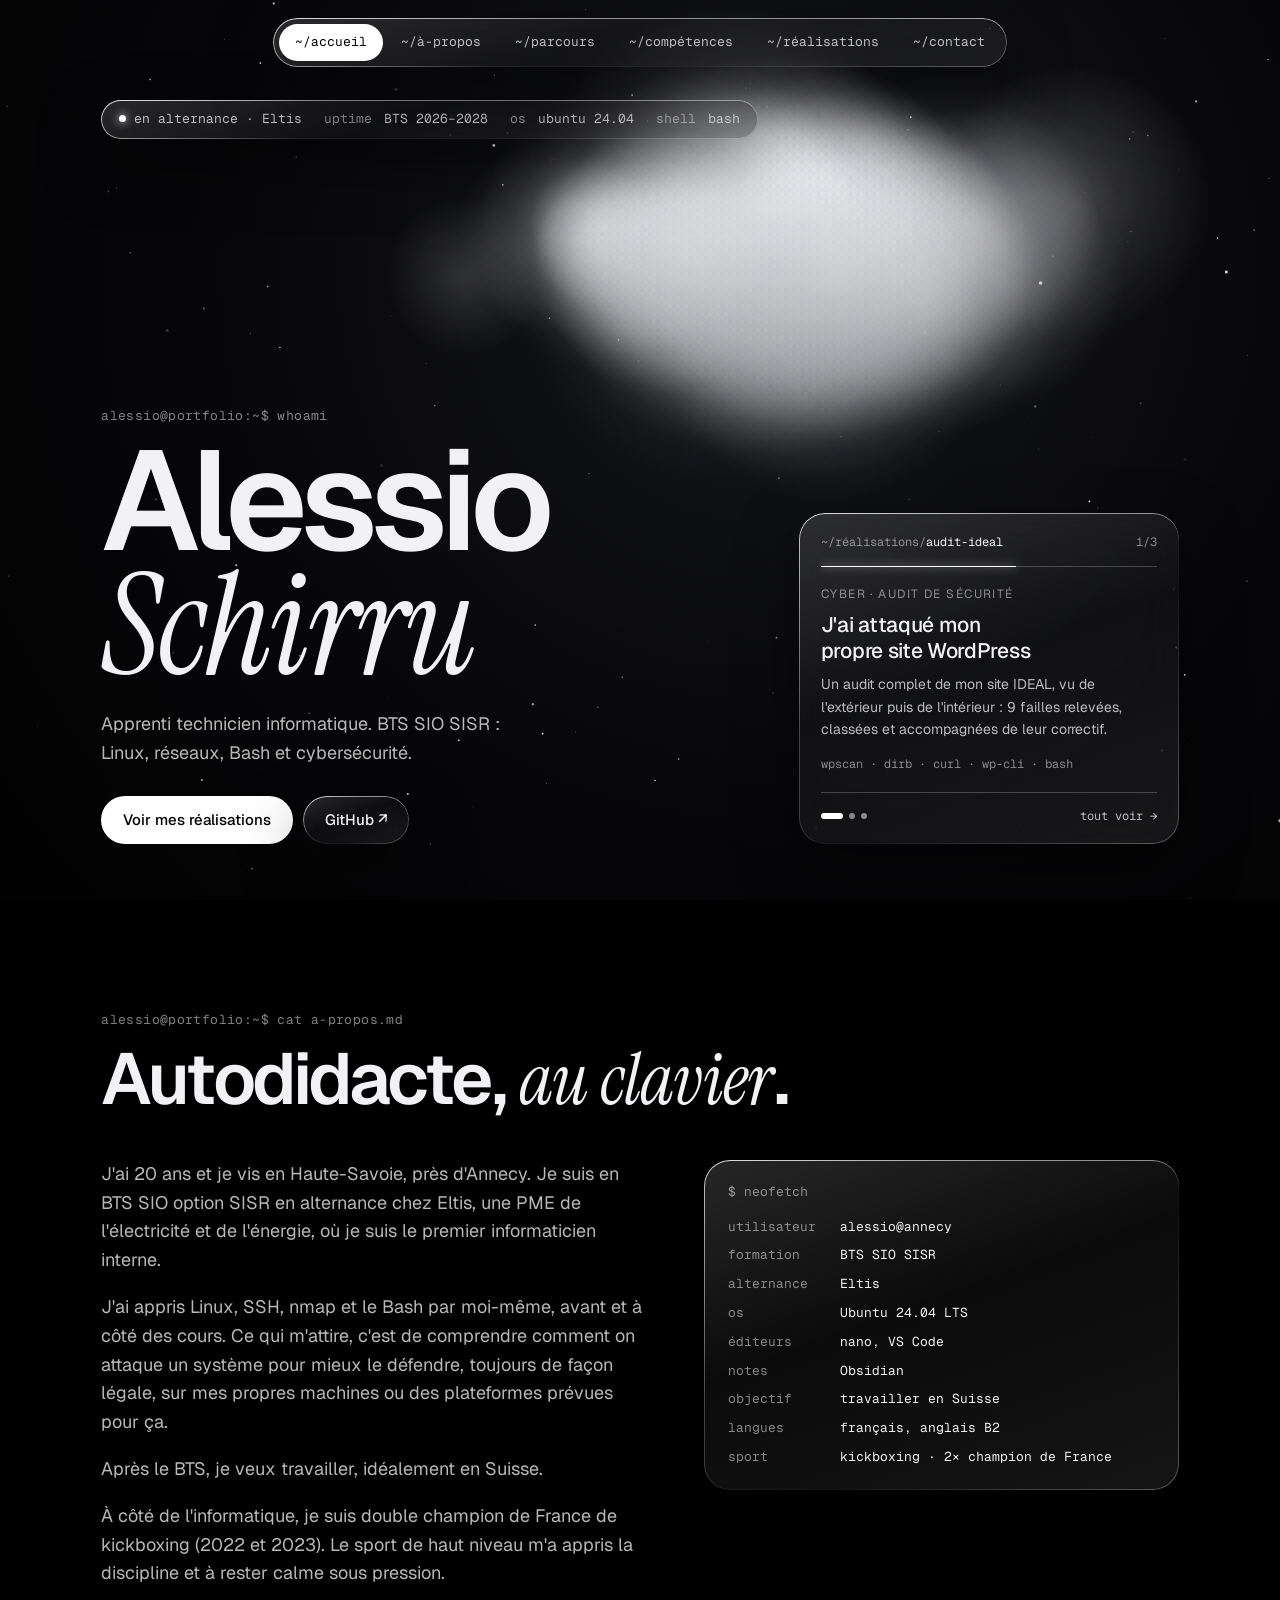
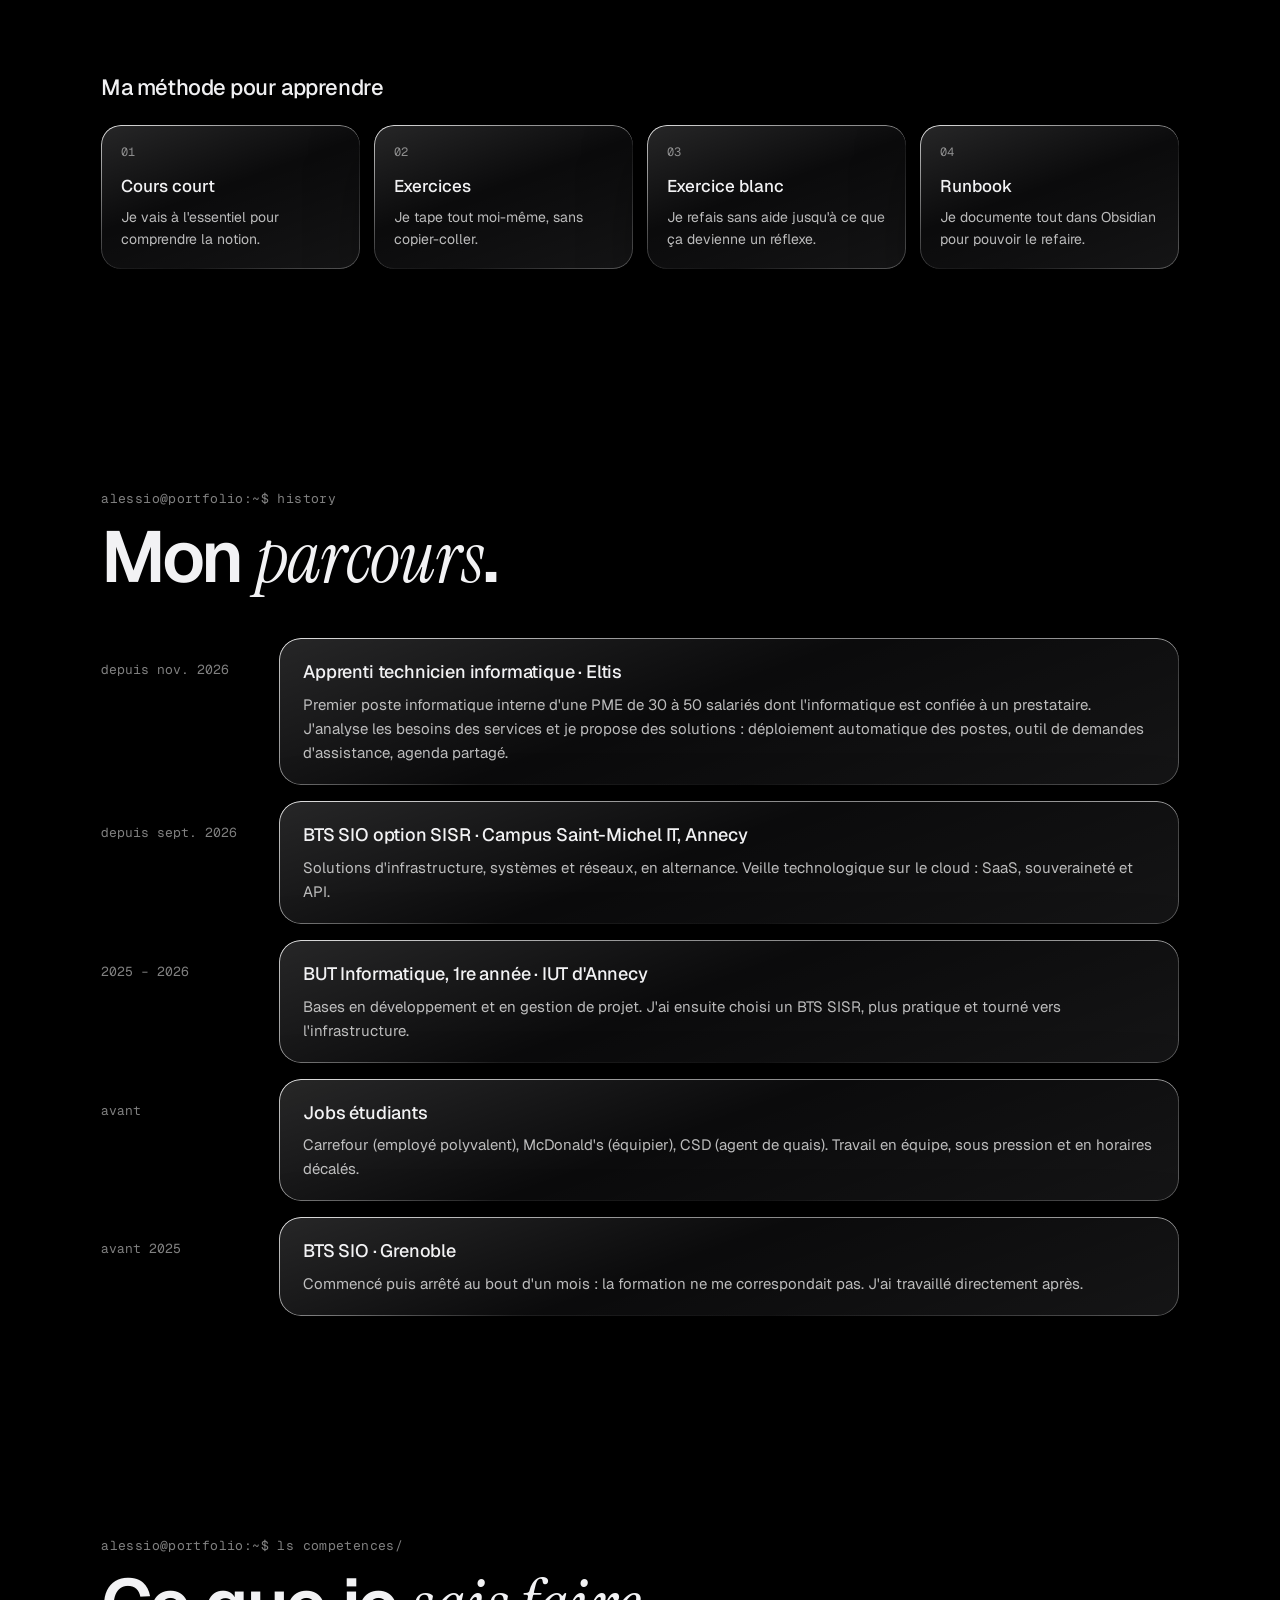
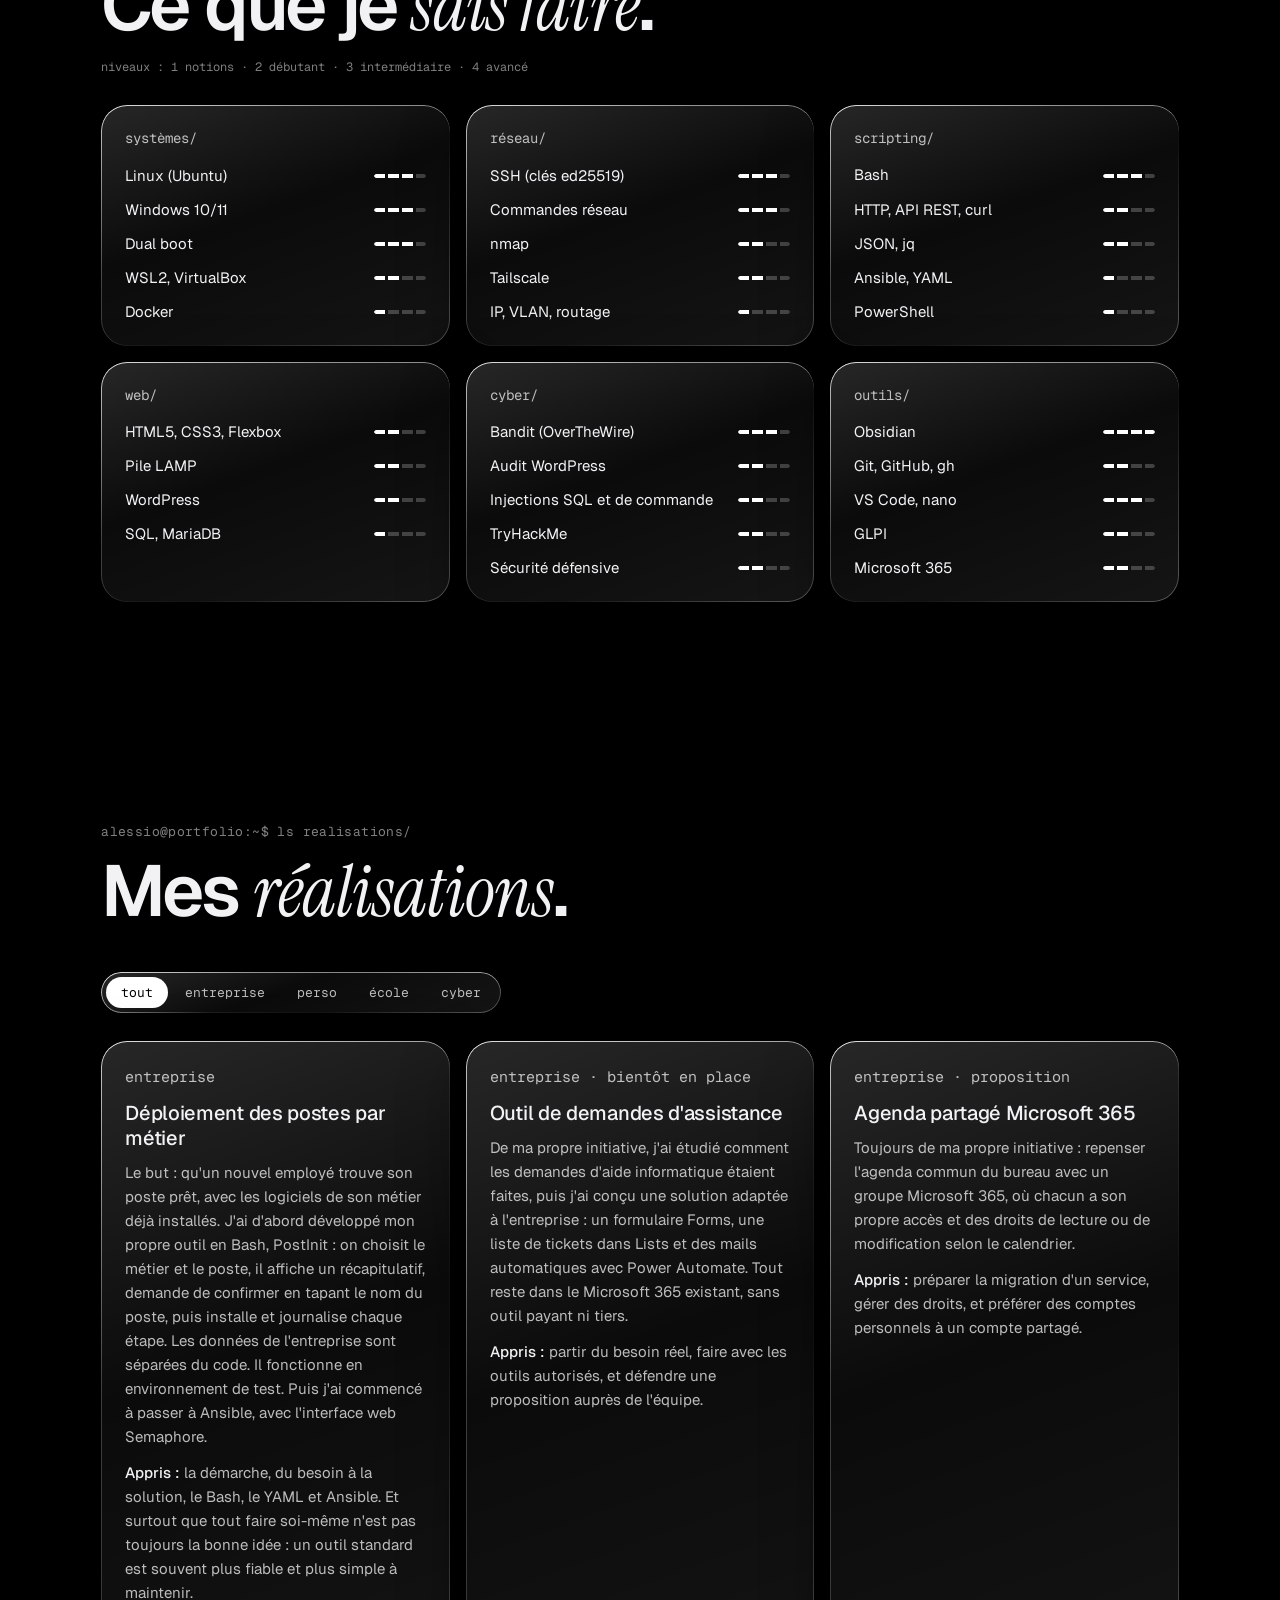
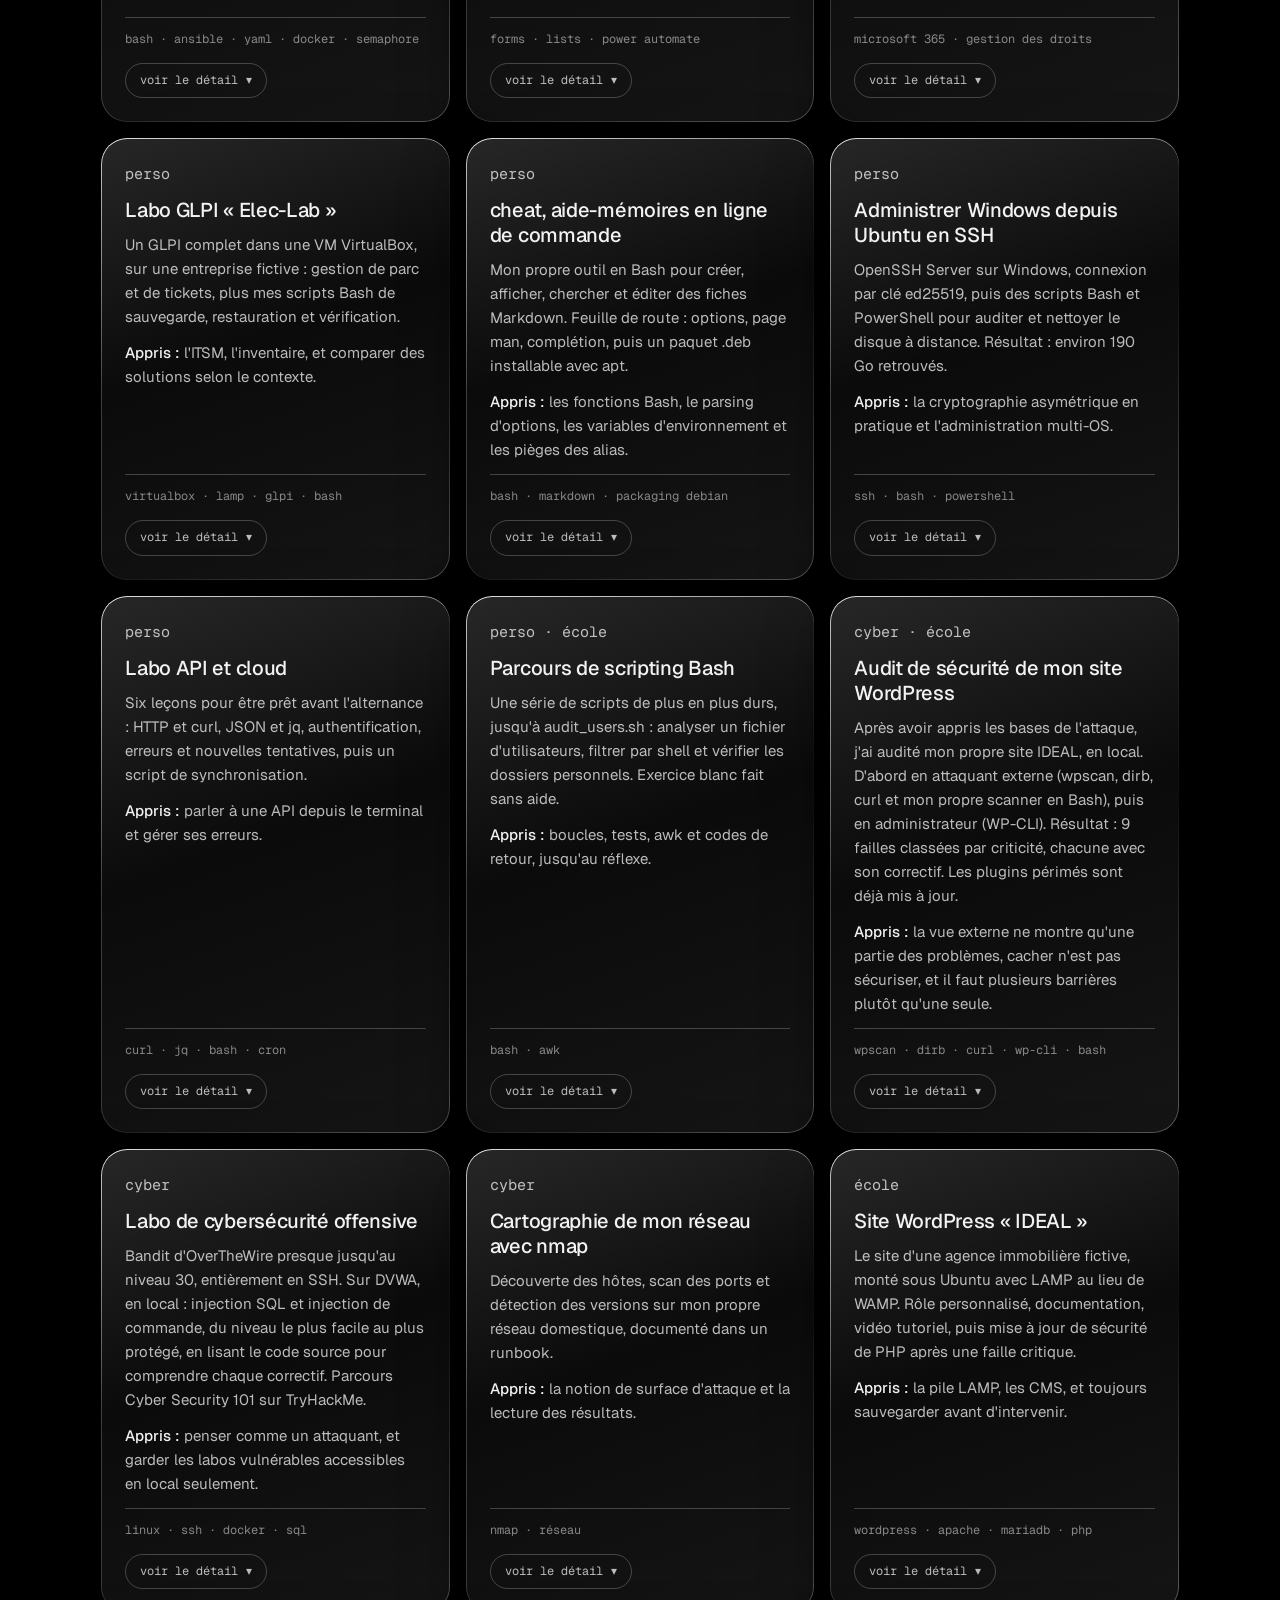
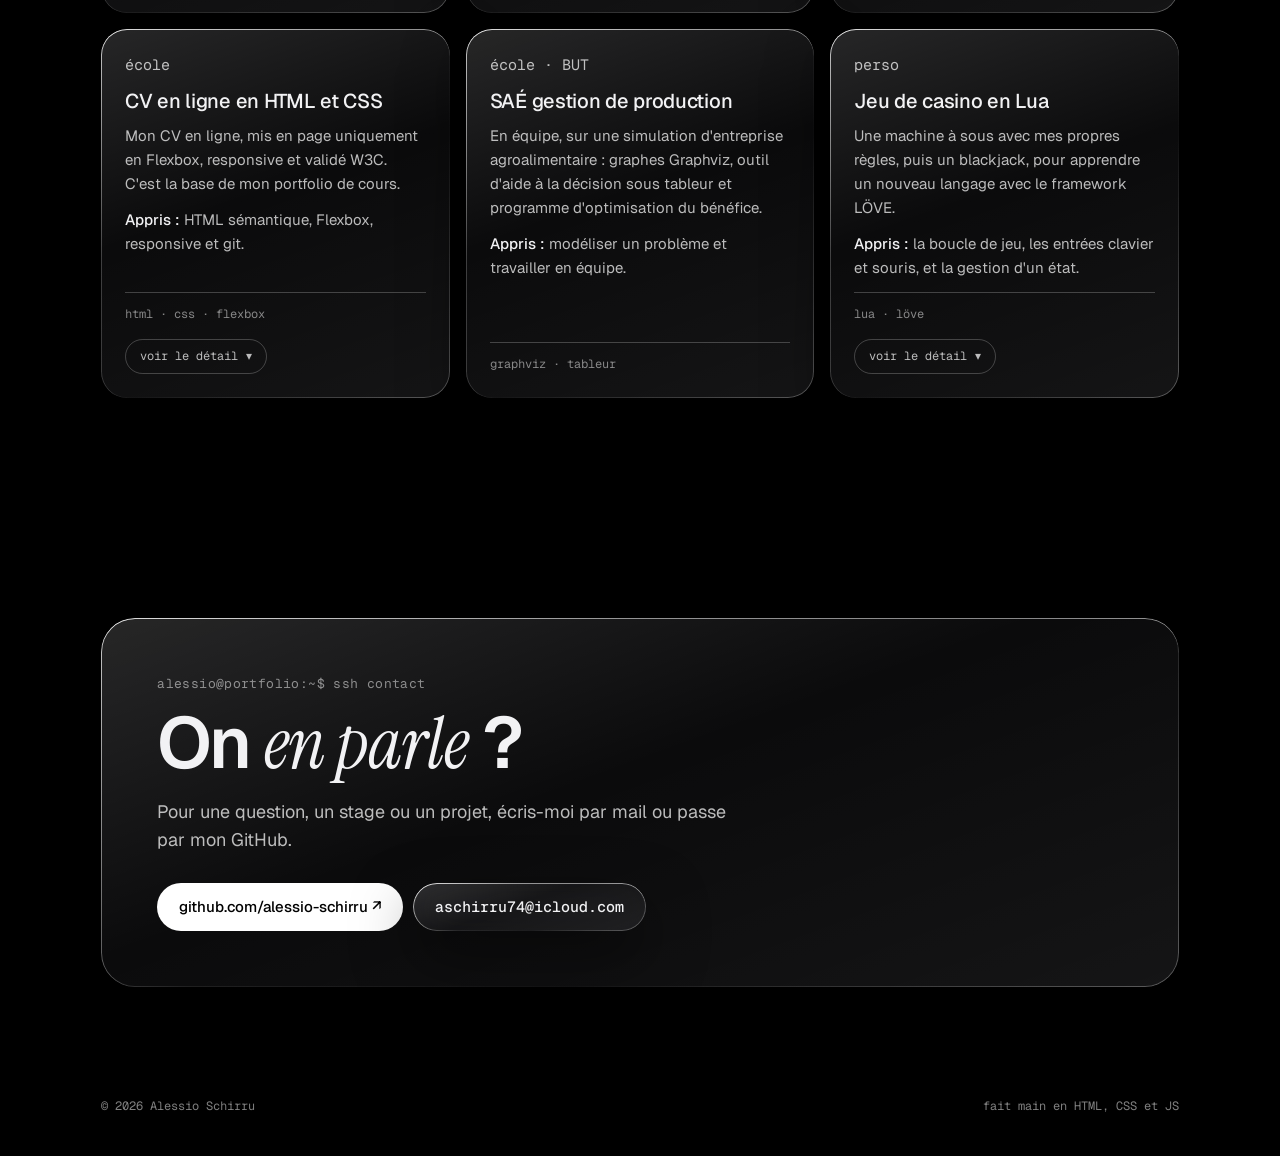
==== index.html @ b53df5b4 "Portfolio Alessio Schirru : Liquid Glass noir et blanc Site en HTML, CSS et JS sans framework : ciel" ====
<!DOCTYPE html>
<html lang="fr">
<head>
  <meta charset="UTF-8">
  <meta name="viewport" content="width=device-width, initial-scale=1.0">
  <title>Alessio Schirru · Portfolio</title>
  <meta name="description" content="Portfolio d'Alessio Schirru, apprenti technicien informatique en BTS SIO SISR : Linux, réseaux, Bash et cybersécurité.">

  <!-- Polices : Geist (texte), Geist Mono (détails système), Instrument Serif (italique du nom) -->
  <link rel="preconnect" href="https://fonts.googleapis.com">
  <link rel="preconnect" href="https://fonts.gstatic.com" crossorigin>
  <link rel="stylesheet" href="https://fonts.googleapis.com/css2?family=Geist:wght@300;400;500;600&family=Geist+Mono:wght@400;500&family=Instrument+Serif:ital@0;1&display=swap">

  <link rel="stylesheet" href="css/style.css">
</head>
<body>

  <!-- Fond : ciel de nuit + nuage, dessiné par js/ciel.js. Sans JS, le fond reste noir. -->
  <canvas id="ciel" aria-hidden="true"></canvas>

  <!-- ============ MENU ============ -->
  <header class="menu">
    <nav class="menu-pilule verre" aria-label="Menu principal">
      <a href="#accueil" class="actif">~/accueil</a>
      <a href="#a-propos">~/à-propos</a>
      <a href="#parcours">~/parcours</a>
      <a href="#competences">~/compétences</a>
      <a href="#realisations">~/réalisations</a>
      <a href="#contact">~/contact</a>
    </nav>
  </header>

  <main>

    <!-- ============ ACCUEIL ============ -->
    <section id="accueil" class="accueil">
      <div class="conteneur accueil-contenu">

        <div class="barre-etat verre">
          <span><i class="voyant"></i>en alternance · Eltis</span>
          <span><b>uptime</b> BTS 2026–2028</span>
          <span><b>os</b> ubuntu 24.04</span>
          <span><b>shell</b> bash</span>
        </div>

        <div class="accueil-bas">
          <div class="accueil-texte">
            <p class="chemin">alessio@portfolio:~$ whoami</p>
            <h1 class="nom">Alessio<br><em>Schirru</em></h1>
            <p class="role">Apprenti technicien informatique. BTS SIO SISR : Linux, réseaux, Bash et cybersécurité.</p>
            <div class="boutons">
              <a href="#realisations" class="bouton bouton-plein">Voir mes réalisations</a>
              <a href="https://github.com/alessio-schirru" class="bouton verre" target="_blank" rel="noopener">GitHub ↗</a>
            </div>
          </div>

          <!-- Carte "en vedette" : 3 projets qui défilent (js/interactions.js).
               Sans JS, seul le premier est affiché. -->
          <aside class="vedette verre" aria-label="Réalisations en vedette">
            <div class="vedette-haut">
              <span class="mono vedette-chemin">~/réalisations/<span id="vedette-dossier">audit-ideal</span></span>
              <span class="mono vedette-compteur"><span id="vedette-num">1</span>/3</span>
            </div>
            <div class="vedette-barre"><span id="vedette-progression"></span></div>

            <div class="vedette-diapo active" data-dossier="audit-ideal">
              <p class="vedette-type">Cyber · audit de sécurité</p>
              <h2 class="vedette-titre">J'ai attaqué mon propre site WordPress</h2>
              <p class="vedette-texte">Un audit complet de mon site IDEAL, vu de l'extérieur puis de l'intérieur : 9 failles relevées, classées et accompagnées de leur correctif.</p>
              <p class="mono vedette-pile">wpscan · dirb · curl · wp-cli · bash</p>
            </div>
            <div class="vedette-diapo" data-dossier="deploiement">
              <p class="vedette-type">Entreprise · en test</p>
              <h2 class="vedette-titre">Installer les logiciels d'un nouveau poste selon le métier</h2>
              <p class="vedette-texte">Mon propre outil en Bash d'abord, puis le passage à Ansible : un outil standard vaut souvent mieux qu'un outil fait maison.</p>
              <p class="mono vedette-pile">bash · ansible · yaml · docker</p>
            </div>
            <div class="vedette-diapo" data-dossier="cheat">
              <p class="vedette-type">Perso · mon propre outil</p>
              <h2 class="vedette-titre">cheat, mes aide-mémoires dans le terminal</h2>
              <p class="vedette-texte">Créer, chercher et éditer des fiches Markdown en une commande. Objectif : un paquet installable avec apt.</p>
              <p class="mono vedette-pile">bash · markdown · .deb</p>
            </div>

            <div class="vedette-bas">
              <div class="vedette-points" role="tablist" aria-label="Choisir un projet">
                <button type="button" class="point actif" aria-label="Projet 1"></button>
                <button type="button" class="point" aria-label="Projet 2"></button>
                <button type="button" class="point" aria-label="Projet 3"></button>
              </div>
              <a href="#realisations" class="vedette-lien">tout voir →</a>
            </div>
          </aside>
        </div>
      </div>
    </section>

    <!-- ============ À PROPOS ============ -->
    <section id="a-propos" class="section">
      <div class="conteneur">
        <p class="chemin apparition">alessio@portfolio:~$ cat a-propos.md</p>
        <h2 class="titre-section apparition">Autodidacte, <em>au clavier</em>.</h2>

        <div class="a-propos-grille">
          <div class="a-propos-texte apparition">
            <p>J'ai 20 ans et je vis en Haute-Savoie, près d'Annecy. Je suis en BTS SIO option SISR en alternance chez Eltis, une PME de l'électricité et de l'énergie, où je suis le premier informaticien interne.</p>
            <p>J'ai appris Linux, SSH, nmap et le Bash par moi-même, avant et à côté des cours. Ce qui m'attire, c'est de comprendre comment on attaque un système pour mieux le défendre, toujours de façon légale, sur mes propres machines ou des plateformes prévues pour ça.</p>
            <p>Après le BTS, je veux travailler, idéalement en Suisse.</p>
            <p>À côté de l'informatique, je suis double champion de France de kickboxing (2022 et 2023). Le sport de haut niveau m'a appris la discipline et à rester calme sous pression.</p>
          </div>

          <!-- Fiche façon "neofetch" -->
          <div class="fiche verre apparition">
            <p class="mono fiche-commande">$ neofetch</p>
            <dl class="fiche-liste">
              <div><dt>utilisateur</dt><dd>alessio@annecy</dd></div>
              <div><dt>formation</dt><dd>BTS SIO SISR</dd></div>
              <div><dt>alternance</dt><dd>Eltis</dd></div>
              <div><dt>os</dt><dd>Ubuntu 24.04 LTS</dd></div>
              <div><dt>éditeurs</dt><dd>nano, VS Code</dd></div>
              <div><dt>notes</dt><dd>Obsidian</dd></div>
              <div><dt>objectif</dt><dd>travailler en Suisse</dd></div>
              <div><dt>langues</dt><dd>français, anglais B2</dd></div>
              <div><dt>sport</dt><dd>kickboxing · 2× champion de France</dd></div>
            </dl>
          </div>
        </div>

        <h3 class="sous-titre apparition">Ma méthode pour apprendre</h3>
        <ol class="methode">
          <li class="verre apparition"><span class="mono">01</span><strong>Cours court</strong><p>Je vais à l'essentiel pour comprendre la notion.</p></li>
          <li class="verre apparition"><span class="mono">02</span><strong>Exercices</strong><p>Je tape tout moi-même, sans copier-coller.</p></li>
          <li class="verre apparition"><span class="mono">03</span><strong>Exercice blanc</strong><p>Je refais sans aide jusqu'à ce que ça devienne un réflexe.</p></li>
          <li class="verre apparition"><span class="mono">04</span><strong>Runbook</strong><p>Je documente tout dans Obsidian pour pouvoir le refaire.</p></li>
        </ol>
      </div>
    </section>

    <!-- ============ PARCOURS ============ -->
    <section id="parcours" class="section">
      <div class="conteneur">
        <p class="chemin apparition">alessio@portfolio:~$ history</p>
        <h2 class="titre-section apparition">Mon <em>parcours</em>.</h2>

        <ol class="frise">
          <li class="frise-element apparition">
            <span class="frise-date mono">depuis nov. 2026</span>
            <div class="frise-carte verre">
              <h3>Apprenti technicien informatique · Eltis</h3>
              <p>Premier poste informatique interne d'une PME de 30 à 50 salariés dont l'informatique est confiée à un prestataire. J'analyse les besoins des services et je propose des solutions : déploiement automatique des postes, outil de demandes d'assistance, agenda partagé.</p>
            </div>
          </li>
          <li class="frise-element apparition">
            <span class="frise-date mono">depuis sept. 2026</span>
            <div class="frise-carte verre">
              <h3>BTS SIO option SISR · Campus Saint-Michel IT, Annecy</h3>
              <p>Solutions d'infrastructure, systèmes et réseaux, en alternance. Veille technologique sur le cloud : SaaS, souveraineté et API.</p>
            </div>
          </li>
          <li class="frise-element apparition">
            <span class="frise-date mono">2025 – 2026</span>
            <div class="frise-carte verre">
              <h3>BUT Informatique, 1re année · IUT d'Annecy</h3>
              <p>Bases en développement et en gestion de projet. J'ai ensuite choisi un BTS SISR, plus pratique et tourné vers l'infrastructure.</p>
            </div>
          </li>
          <li class="frise-element apparition">
            <span class="frise-date mono">avant</span>
            <div class="frise-carte verre">
              <h3>Jobs étudiants</h3>
              <p>Carrefour (employé polyvalent), McDonald's (équipier), CSD (agent de quais). Travail en équipe, sous pression et en horaires décalés.</p>
            </div>
          </li>
          <li class="frise-element apparition">
            <span class="frise-date mono">avant 2025</span>
            <div class="frise-carte verre">
              <h3>BTS SIO · Grenoble</h3>
              <p>Commencé puis arrêté au bout d'un mois : la formation ne me correspondait pas. J'ai travaillé directement après.</p>
            </div>
          </li>
        </ol>
      </div>
    </section>

    <!-- ============ COMPÉTENCES ============ -->
    <section id="competences" class="section">
      <div class="conteneur">
        <p class="chemin apparition">alessio@portfolio:~$ ls competences/</p>
        <h2 class="titre-section apparition">Ce que je <em>sais faire</em>.</h2>
        <p class="legende mono apparition">niveaux : 1 notions · 2 débutant · 3 intermédiaire · 4 avancé</p>

        <div class="competences-grille">
          <!-- Pour changer un niveau : modifier data-niveau (1 à 4) -->
          <div class="bloc verre apparition">
            <h3 class="mono">systèmes/</h3>
            <ul>
              <li><span>Linux (Ubuntu)</span><span class="niveau" data-niveau="3"></span></li>
              <li><span>Windows 10/11</span><span class="niveau" data-niveau="3"></span></li>
              <li><span>Dual boot</span><span class="niveau" data-niveau="3"></span></li>
              <li><span>WSL2, VirtualBox</span><span class="niveau" data-niveau="2"></span></li>
              <li><span>Docker</span><span class="niveau" data-niveau="1"></span></li>
            </ul>
          </div>
          <div class="bloc verre apparition">
            <h3 class="mono">réseau/</h3>
            <ul>
              <li><span>SSH (clés ed25519)</span><span class="niveau" data-niveau="3"></span></li>
              <li><span>Commandes réseau</span><span class="niveau" data-niveau="3"></span></li>
              <li><span>nmap</span><span class="niveau" data-niveau="2"></span></li>
              <li><span>Tailscale</span><span class="niveau" data-niveau="2"></span></li>
              <li><span>IP, VLAN, routage</span><span class="niveau" data-niveau="1"></span></li>
            </ul>
          </div>
          <div class="bloc verre apparition">
            <h3 class="mono">scripting/</h3>
            <ul>
              <li><span>Bash</span><span class="niveau" data-niveau="3"></span></li>
              <li><span>HTTP, API REST, curl</span><span class="niveau" data-niveau="2"></span></li>
              <li><span>JSON, jq</span><span class="niveau" data-niveau="2"></span></li>
              <li><span>Ansible, YAML</span><span class="niveau" data-niveau="1"></span></li>
              <li><span>PowerShell</span><span class="niveau" data-niveau="1"></span></li>
            </ul>
          </div>
          <div class="bloc verre apparition">
            <h3 class="mono">web/</h3>
            <ul>
              <li><span>HTML5, CSS3, Flexbox</span><span class="niveau" data-niveau="2"></span></li>
              <li><span>Pile LAMP</span><span class="niveau" data-niveau="2"></span></li>
              <li><span>WordPress</span><span class="niveau" data-niveau="2"></span></li>
              <li><span>SQL, MariaDB</span><span class="niveau" data-niveau="1"></span></li>
            </ul>
          </div>
          <div class="bloc verre apparition">
            <h3 class="mono">cyber/</h3>
            <ul>
              <li><span>Bandit (OverTheWire)</span><span class="niveau" data-niveau="3"></span></li>
              <li><span>Audit WordPress</span><span class="niveau" data-niveau="2"></span></li>
              <li><span>Injections SQL et de commande</span><span class="niveau" data-niveau="2"></span></li>
              <li><span>TryHackMe</span><span class="niveau" data-niveau="2"></span></li>
              <li><span>Sécurité défensive</span><span class="niveau" data-niveau="2"></span></li>
            </ul>
          </div>
          <div class="bloc verre apparition">
            <h3 class="mono">outils/</h3>
            <ul>
              <li><span>Obsidian</span><span class="niveau" data-niveau="4"></span></li>
              <li><span>Git, GitHub, gh</span><span class="niveau" data-niveau="2"></span></li>
              <li><span>VS Code, nano</span><span class="niveau" data-niveau="3"></span></li>
              <li><span>GLPI</span><span class="niveau" data-niveau="2"></span></li>
              <li><span>Microsoft 365</span><span class="niveau" data-niveau="2"></span></li>
            </ul>
          </div>
        </div>
      </div>
    </section>

    <!-- ============ RÉALISATIONS ============ -->
    <section id="realisations" class="section">
      <div class="conteneur">
        <p class="chemin apparition">alessio@portfolio:~$ ls realisations/</p>
        <h2 class="titre-section apparition">Mes <em>réalisations</em>.</h2>

        <!-- Filtres (js/interactions.js). Sans JS, tous les projets restent visibles. -->
        <div class="filtres verre apparition" role="group" aria-label="Filtrer les réalisations">
          <button type="button" class="filtre actif" data-filtre="tout">tout</button>
          <button type="button" class="filtre" data-filtre="entreprise">entreprise</button>
          <button type="button" class="filtre" data-filtre="perso">perso</button>
          <button type="button" class="filtre" data-filtre="ecole">école</button>
          <button type="button" class="filtre" data-filtre="cyber">cyber</button>
        </div>

        <div class="projets">
          <!-- data-categorie : entreprise, perso, ecole, cyber (plusieurs possibles, séparés par un espace) -->

          <article class="projet verre apparition" data-categorie="entreprise">
            <p class="projet-type mono">entreprise</p>
            <h3>Déploiement des postes par métier</h3>
            <p>Le but : qu'un nouvel employé trouve son poste prêt, avec les logiciels de son métier déjà installés. J'ai d'abord développé mon propre outil en Bash, PostInit : on choisit le métier et le poste, il affiche un récapitulatif, demande de confirmer en tapant le nom du poste, puis installe et journalise chaque étape. Les données de l'entreprise sont séparées du code. Il fonctionne en environnement de test. Puis j'ai commencé à passer à Ansible, avec l'interface web Semaphore.</p>
            <p class="projet-appris"><b>Appris :</b> la démarche, du besoin à la solution, le Bash, le YAML et Ansible. Et surtout que tout faire soi-même n'est pas toujours la bonne idée : un outil standard est souvent plus fiable et plus simple à maintenir.</p>
            <p class="pile mono">bash · ansible · yaml · docker · semaphore</p>
            <details class="detail">
              <summary class="mono">voir le détail</summary>
              <div class="detail-contenu"><div class="detail-bloc"><h4 class="mono"># le besoin</h4><p>Quand un employé arrive, son poste doit être prêt avec les logiciels de son métier, sans que lui ni son tuteur aient à s'en occuper.</p></div><div class="detail-bloc"><h4 class="mono"># version 1 : PostInit, mon outil en Bash</h4><ol class="etapes"><li><span><strong>Vérifier les prérequis.</strong> Mode connu (simulation ou réel), jq installé, inventaire JSON valide, dossier des profils présent. Sinon, l'outil s'arrête avec un message clair.</span></li><li><span><strong>Choisir le profil métier.</strong> Un fichier texte par métier, qui liste ses logiciels.</span></li><li><span><strong>Choisir le poste cible</strong> dans l'inventaire.</span></li><li><span><strong>Relire le récapitulatif et confirmer</strong> en tapant le nom exact du poste, pour éviter d'installer sur la mauvaise machine.</span></li><li><span><strong>Installer</strong> et afficher le résultat de chaque logiciel.</span></li><li><span><strong>Tout journaliser</strong> dans un fichier de logs.</span></li></ol><p>Le code est générique : tout ce qui est propre à une entreprise est dans les données, jamais dans le code. On peut donc le réutiliser ailleurs.</p></div><div class="detail-bloc"><h4 class="mono"># version 2 : passage à Ansible</h4><p>Mon prof référent m'a conseillé de ne pas réinventer la roue. J'ai repris la même logique avec Ansible : un inventaire où les postes sont rangés par métier, un fichier par métier avec ses logiciels (installés par winget), et Semaphore comme interface web. J'ai gardé les mêmes sécurités que dans PostInit.</p><pre class="code"><span class="code-lang">yaml · deploiement.yml (extrait)</span><code>- name: Refuser un lancement sans --limit
  ansible.builtin.assert:
    that: ansible_limit is defined
    fail_msg: &quot;Lancement refusé : précise le poste avec --limit NOM-DU-POSTE&quot;

- name: Refuser un lancement sur plusieurs postes
  ansible.builtin.assert:
    that: ansible_play_hosts | length == 1
    fail_msg: &quot;Lancement refusé : un seul poste à la fois&quot;

- name: Vérifier la confirmation
  ansible.builtin.assert:
    that: confirmation_poste == inventory_hostname
    fail_msg: &quot;Confirmation refusée : le nom ne correspond pas&quot;</code></pre></div><div class="detail-bloc"><h4 class="mono"># où j'en suis</h4><p>PostInit fonctionne en environnement de test, avec des données fictives. La version Ansible est en cours de prise en main. Rien n'est encore utilisé en production.</p></div></div>
            </details>
          </article>

          <article class="projet verre apparition" data-categorie="entreprise">
            <p class="projet-type mono">entreprise · bientôt en place</p>
            <h3>Outil de demandes d'assistance</h3>
            <p>De ma propre initiative, j'ai étudié comment les demandes d'aide informatique étaient faites, puis j'ai conçu une solution adaptée à l'entreprise : un formulaire Forms, une liste de tickets dans Lists et des mails automatiques avec Power Automate. Tout reste dans le Microsoft 365 existant, sans outil payant ni tiers.</p>
            <p class="projet-appris"><b>Appris :</b> partir du besoin réel, faire avec les outils autorisés, et défendre une proposition auprès de l'équipe.</p>
            <p class="pile mono">forms · lists · power automate</p>
            <details class="detail">
              <summary class="mono">voir le détail</summary>
              <div class="detail-contenu"><div class="detail-bloc"><h4 class="mono"># démarche</h4><ol class="etapes"><li><span><strong>Observer.</strong> Comprendre comment les demandes d'aide informatique arrivaient et se perdaient.</span></li><li><span><strong>Lister les contraintes.</strong> Pas de droits administrateur, rien en dehors du Microsoft 365 de l'entreprise, ni outil tiers ni connecteur payant.</span></li><li><span><strong>Concevoir.</strong> Un formulaire Forms pour les utilisateurs, une liste Lists pour suivre chaque ticket et son statut, et des mails automatiques avec Power Automate.</span></li><li><span><strong>Prévoir la suite.</strong> Un second propriétaire pour la continuité, et une documentation pour le prestataire.</span></li><li><span><strong>En discuter avec l'équipe</strong> avant la mise en place.</span></li></ol></div></div>
            </details>
          </article>

          <article class="projet verre apparition" data-categorie="entreprise">
            <p class="projet-type mono">entreprise · proposition</p>
            <h3>Agenda partagé Microsoft 365</h3>
            <p>Toujours de ma propre initiative : repenser l'agenda commun du bureau avec un groupe Microsoft 365, où chacun a son propre accès et des droits de lecture ou de modification selon le calendrier.</p>
            <p class="projet-appris"><b>Appris :</b> préparer la migration d'un service, gérer des droits, et préférer des comptes personnels à un compte partagé.</p>
            <p class="pile mono">microsoft 365 · gestion des droits</p>
            <details class="detail">
              <summary class="mono">voir le détail</summary>
              <div class="detail-contenu"><div class="detail-bloc"><h4 class="mono"># démarche</h4><ol class="etapes"><li><span><strong>Analyser l'usage actuel</strong> de l'agenda commun du bureau.</span></li><li><span><strong>Proposer un groupe Microsoft 365 de test</strong> dédié à l'agenda.</span></li><li><span><strong>Prévoir l'import</strong> des événements existants.</span></li><li><span><strong>Définir les droits</strong> de lecture et de modification pour chaque calendrier.</span></li></ol></div></div>
            </details>
          </article>

          <article class="projet verre apparition" data-categorie="perso">
            <p class="projet-type mono">perso</p>
            <h3>Labo GLPI « Elec-Lab »</h3>
            <p>Un GLPI complet dans une VM VirtualBox, sur une entreprise fictive : gestion de parc et de tickets, plus mes scripts Bash de sauvegarde, restauration et vérification.</p>
            <p class="projet-appris"><b>Appris :</b> l'ITSM, l'inventaire, et comparer des solutions selon le contexte.</p>
            <p class="pile mono">virtualbox · lamp · glpi · bash</p>
            <details class="detail">
              <summary class="mono">voir le détail</summary>
              <div class="detail-contenu"><div class="detail-bloc"><h4 class="mono"># contenu</h4><ol class="etapes"><li><span><strong>Une VM VirtualBox</strong> avec un serveur Linux et la pile LAMP.</span></li><li><span><strong>GLPI installé</strong> avec une entité fictive, « Elec-Lab », et uniquement des données inventées.</span></li><li><span><strong>Gestion de parc et de tickets</strong> pour m'entraîner comme en entreprise.</span></li><li><span><strong>Mes scripts Bash</strong> de sauvegarde, de restauration et de vérification.</span></li></ol><p>Prochaine étape : un comparatif argumenté entre GLPI et une solution Microsoft 365, pour une PME de 30 à 50 salariés.</p></div></div>
            </details>
          </article>

          <article class="projet verre apparition" data-categorie="perso">
            <p class="projet-type mono">perso</p>
            <h3>cheat, aide-mémoires en ligne de commande</h3>
            <p>Mon propre outil en Bash pour créer, afficher, chercher et éditer des fiches Markdown. Feuille de route : options, page man, complétion, puis un paquet .deb installable avec apt.</p>
            <p class="projet-appris"><b>Appris :</b> les fonctions Bash, le parsing d'options, les variables d'environnement et les pièges des alias.</p>
            <p class="pile mono">bash · markdown · packaging debian</p>
            <details class="detail">
              <summary class="mono">voir le détail</summary>
              <div class="detail-contenu"><div class="detail-bloc"><h4 class="mono"># ce qui marche déjà</h4><ul class="liste"><li><code>cheat</code> sans argument liste toutes les fiches.</li><li><code>cheat -n nom</code> crée une fiche et l'ouvre dans l'éditeur.</li><li>Une fiche enregistrée vide est supprimée automatiquement.</li><li>Le dossier et l'éditeur se règlent avec des variables d'environnement.</li></ul><pre class="code"><span class="code-lang">bash · cheat (extrait)</span><code>cheat() {
    local dir=${CHEAT_DIR:-$HOME/cheats}    # dossier des fiches
    local editor=${VISUAL:-${EDITOR:-nano}} # éditeur, nano par défaut
    command mkdir -p &quot;$dir&quot;                 # command : ignore les alias

    if [[ -z &quot;$1&quot; ]]; then                  # aucun argument : liste les fiches
        for f in &quot;$dir&quot;/*.md; do
            [[ -f &quot;$f&quot; ]] || continue
            command basename &quot;$f&quot; .md
        done
    fi
}</code></pre></div><div class="detail-bloc"><h4 class="mono"># difficulté rencontrée</h4><p>Mon thème de terminal (Oh My Bash) remplaçait certaines commandes par des alias au moment où la fonction était définie, ce qui changeait son comportement. Solution : appeler les vraies commandes avec <code>command</code>.</p></div><div class="detail-bloc"><h4 class="mono"># feuille de route</h4><ol class="etapes"><li><span><strong>Options</strong> pour éditer, supprimer, chercher et afficher l'aide, avec des couleurs.</span></li><li><span><strong>Script autonome</strong> avec une page man et l'autocomplétion bash et zsh.</span></li><li><span><strong>Paquet .deb</strong> installable avec apt.</span></li></ol></div></div>
            </details>
          </article>

          <article class="projet verre apparition" data-categorie="perso">
            <p class="projet-type mono">perso</p>
            <h3>Administrer Windows depuis Ubuntu en SSH</h3>
            <p>OpenSSH Server sur Windows, connexion par clé ed25519, puis des scripts Bash et PowerShell pour auditer et nettoyer le disque à distance. Résultat : environ 190 Go retrouvés.</p>
            <p class="projet-appris"><b>Appris :</b> la cryptographie asymétrique en pratique et l'administration multi-OS.</p>
            <p class="pile mono">ssh · bash · powershell</p>
            <details class="detail">
              <summary class="mono">voir le détail</summary>
              <div class="detail-contenu"><div class="detail-bloc"><h4 class="mono"># démarche</h4><ol class="etapes"><li><span><strong>Côté Windows :</strong> installer et démarrer OpenSSH Server, vérifier le pare-feu et le profil réseau.</span></li><li><span><strong>Côté Ubuntu :</strong> générer une paire de clés ed25519 et déposer la clé publique sur Windows.</span></li><li><span><strong>Tester</strong> une connexion sans mot de passe, puis des commandes à distance en une ligne.</span></li><li><span><strong>Automatiser</strong> avec des scripts Bash qui lancent des scripts PowerShell : audit du disque avec seuil d'alerte, nettoyage sûr des fichiers temporaires, analyse de la taille des dossiers.</span></li><li><span><strong>Documenter</strong> le tout dans une procédure réutilisable sur d'autres machines.</span></li></ol></div><div class="detail-bloc"><h4 class="mono"># pièges rencontrés</h4><ul class="liste"><li>Avec un compte Microsoft, la connexion par mot de passe échoue souvent. La clé SSH règle le problème, et c'est de toute façon la bonne pratique.</li><li>Une commande entre guillemets est interprétée par le shell de Windows, pas par Bash. Avec des guillemets simples, Bash n'y touche pas.</li><li>Ne jamais lancer à distance une commande qui coupe le réseau ou SSH de la machine : on perd l'accès.</li></ul><pre class="code"><span class="code-lang">bash</span><code>ssh utilisateur@pc-windows &#x27;powershell -File C:\Scripts\audit_disque.ps1&#x27;</code></pre></div><div class="detail-bloc"><h4 class="mono"># résultat</h4><p>Environ 190 Go de dossiers de jeux repérés et libérés sur mon PC.</p></div></div>
            </details>
          </article>

          <article class="projet verre apparition" data-categorie="perso">
            <p class="projet-type mono">perso</p>
            <h3>Labo API et cloud</h3>
            <p>Six leçons pour être prêt avant l'alternance : HTTP et curl, JSON et jq, authentification, erreurs et nouvelles tentatives, puis un script de synchronisation.</p>
            <p class="projet-appris"><b>Appris :</b> parler à une API depuis le terminal et gérer ses erreurs.</p>
            <p class="pile mono">curl · jq · bash · cron</p>
            <details class="detail">
              <summary class="mono">voir le détail</summary>
              <div class="detail-contenu"><div class="detail-bloc"><h4 class="mono"># les leçons</h4><ol class="etapes"><li><span><strong>HTTP et curl :</strong> méthodes, codes de réponse, en-têtes.</span></li><li><span><strong>JSON et jq :</strong> lire, filtrer et transformer des données.</span></li><li><span><strong>Authentification :</strong> jeton, identifiants, et secrets rangés dans un fichier .env plutôt que dans le code.</span></li><li><span><strong>Erreurs et nouvelles tentatives</strong> quand une API ne répond pas.</span></li><li><span><strong>Script de synchronisation</strong> entre deux sources de données.</span></li><li><span><strong>Logs, cron et sécurité réseau</strong> (en cours).</span></li></ol></div></div>
            </details>
          </article>

          <article class="projet verre apparition" data-categorie="perso ecole">
            <p class="projet-type mono">perso · école</p>
            <h3>Parcours de scripting Bash</h3>
            <p>Une série de scripts de plus en plus durs, jusqu'à audit_users.sh : analyser un fichier d'utilisateurs, filtrer par shell et vérifier les dossiers personnels. Exercice blanc fait sans aide.</p>
            <p class="projet-appris"><b>Appris :</b> boucles, tests, awk et codes de retour, jusqu'au réflexe.</p>
            <p class="pile mono">bash · awk</p>
            <details class="detail">
              <summary class="mono">voir le détail</summary>
              <div class="detail-contenu"><div class="detail-bloc"><h4 class="mono"># progression</h4><ol class="etapes"><li><span><strong>infos.sh :</strong> informations système, dates en français, argument par défaut.</span></li><li><span><strong>infos2.sh :</strong> alerte quand le disque se remplit.</span></li><li><span><strong>contenu.sh :</strong> lister les fichiers et dossiers, repérer les dossiers vides.</span></li><li><span><strong>ping_liste.sh :</strong> tester une liste de machines lue ligne par ligne.</span></li><li><span><strong>audit_users.sh :</strong> l'exercice blanc, fait sans aide.</span></li></ol></div><div class="detail-bloc"><h4 class="mono"># l'exercice blanc</h4><p>Lire un fichier au format <code>/etc/passwd</code>, garder les comptes qui ont un shell Bash, vérifier que leur dossier personnel existe, puis afficher le total.</p><pre class="code"><span class="code-lang">bash · audit_users.sh (extrait)</span><code>while IFS=: read -r nom mdp uid gid commentaire repo shell; do
    if [ &quot;$shell&quot; = &quot;/bin/bash&quot; ]; then
        nb_shell=$((nb_shell + 1))
        if [ -d &quot;$repo&quot; ]; then
            echo &quot;[OK]     $nom  ($repo)&quot;
        else
            echo &quot;[ABSENT] $nom  ($repo)&quot;
            nb_absent=$((nb_absent + 1))
        fi
    fi
done &lt; &quot;$file&quot;

echo &quot;$nb_shell comptes avec shell, dont $nb_absent sans dossier perso&quot;</code></pre></div></div>
            </details>
          </article>

          <article class="projet verre apparition" data-categorie="cyber ecole">
            <p class="projet-type mono">cyber · école</p>
            <h3>Audit de sécurité de mon site WordPress</h3>
            <p>Après avoir appris les bases de l'attaque, j'ai audité mon propre site IDEAL, en local. D'abord en attaquant externe (wpscan, dirb, curl et mon propre scanner en Bash), puis en administrateur (WP-CLI). Résultat : 9 failles classées par criticité, chacune avec son correctif. Les plugins périmés sont déjà mis à jour.</p>
            <p class="projet-appris"><b>Appris :</b> la vue externe ne montre qu'une partie des problèmes, cacher n'est pas sécuriser, et il faut plusieurs barrières plutôt qu'une seule.</p>
            <p class="pile mono">wpscan · dirb · curl · wp-cli · bash</p>
            <details class="detail">
              <summary class="mono">voir le détail</summary>
              <div class="detail-contenu"><div class="detail-bloc"><h4 class="mono"># démarche</h4><ol class="etapes"><li><span><strong>Poser le cadre.</strong> Uniquement mon installation locale, accessible depuis ma machine. Aucune cible tierce.</span></li><li><span><strong>Regarder de l'extérieur (black box).</strong> Comme un visiteur inconnu : versions affichées, extensions visibles, dossiers accessibles, avec wpscan, dirb, curl et mon propre scanner en Bash.</span></li><li><span><strong>Regarder de l'intérieur (white box).</strong> En administrateur, avec WP-CLI, pour avoir la liste exacte des extensions, des comptes et des réglages.</span></li><li><span><strong>Comparer les deux vues.</strong> L'outil externe n'a vu que 3 extensions sur 9 et s'est trompé sur une version. Un vrai audit combine les deux.</span></li><li><span><strong>Classer et corriger.</strong> Chaque faille reçoit une criticité, une preuve et un correctif. Je commence par les plus graves.</span></li></ol></div><div class="detail-bloc"><h4 class="mono"># résultats</h4><div class="tableau-defile"><table class="tableau">
    <thead><tr><th>Faille</th><th>Criticité</th><th>État</th></tr></thead>
    <tbody>
      <tr><td>5 extensions pas à jour</td><td>élevée</td><td>corrigé</td></tr>
      <tr><td>Aucune limite de tentatives de connexion</td><td>élevée</td><td>à faire</td></tr>
      <tr><td>Liste des comptes visible publiquement</td><td>moyenne</td><td>à faire</td></tr>
      <tr><td>Compte administrateur au nom par défaut</td><td>moyenne</td><td>à faire</td></tr>
      <tr><td>XML-RPC activé</td><td>moyenne</td><td>à faire</td></tr>
      <tr><td>Contenu d'un dossier listable</td><td>moyenne</td><td>à faire</td></tr>
      <tr><td>Extension d'export complet de la base active</td><td>moyenne</td><td>à faire</td></tr>
      <tr><td>Versions du serveur et du CMS affichées</td><td>faible</td><td>à faire</td></tr>
      <tr><td>Extensions inactives laissées installées</td><td>faible</td><td>à faire</td></tr>
    </tbody></table></div>
    <p>Ce qui était déjà bien configuré : WordPress et le thème à jour, le fichier de configuration qui ne fuit pas, un mot de passe administrateur robuste, et des fichiers qui appartiennent à un compte de service séparé du mien (moindre privilège).</p></div><div class="detail-bloc"><h4 class="mono"># difficulté rencontrée</h4><p>Mon scanner maison considérait qu'une page n'existait pas quand le serveur répondait 404. Mais WordPress ne répond jamais 404 : il redirige tout (code 301). Résultat, mon script affichait toutes les pages comme « trouvées ».</p>
    <p><b>Leçon :</b> un outil doit d'abord mesurer comment le site répond normalement, au lieu de supposer un comportement.</p><pre class="code"><span class="code-lang">bash · mini-drib.sh</span><code>#!/bin/bash
url=$1

while read mot; do
    code=$(curl -s -o /dev/null -w &quot;%{http_code}&quot; $url/$mot)
    if [ &quot;$code&quot; != &quot;404&quot; ]; then      # supposition fausse face à WordPress
        echo &quot;$mot $code&quot;
    fi
done &lt;liste.txt</code></pre></div><div class="detail-bloc"><h4 class="mono"># ce que j'en retiens</h4><ul class="liste"><li>Cacher une information ne la protège pas.</li><li>Une seule barrière ne suffit jamais : c'est la défense en profondeur.</li><li>Un accès administrateur WordPress revient à pouvoir exécuter du code sur le serveur, d'où l'importance de bien protéger la connexion.</li></ul></div></div>
            </details>
          </article>

          <article class="projet verre apparition" data-categorie="cyber perso">
            <p class="projet-type mono">cyber</p>
            <h3>Labo de cybersécurité offensive</h3>
            <p>Bandit d'OverTheWire presque jusqu'au niveau 30, entièrement en SSH. Sur DVWA, en local : injection SQL et injection de commande, du niveau le plus facile au plus protégé, en lisant le code source pour comprendre chaque correctif. Parcours Cyber Security 101 sur TryHackMe.</p>
            <p class="projet-appris"><b>Appris :</b> penser comme un attaquant, et garder les labos vulnérables accessibles en local seulement.</p>
            <p class="pile mono">linux · ssh · docker · sql</p>
            <details class="detail">
              <summary class="mono">voir le détail</summary>
              <div class="detail-contenu"><div class="detail-bloc"><h4 class="mono"># Bandit (OverTheWire)</h4><p>Un jeu où chaque niveau est une machine Linux à explorer en SSH pour trouver l'accès au niveau suivant. Pour chaque niveau, je note le raisonnement et le mécanisme Linux en jeu (permissions, programmes à droits élevés, réseau, tâches planifiées), jamais les mots de passe, comme le demandent les règles du site.</p></div><div class="detail-bloc"><h4 class="mono"># DVWA, injection de commande</h4><ol class="etapes"><li><span><strong>Comprendre la faille :</strong> la page passe ce que tape l'utilisateur directement à une commande système, sans le vérifier.</span></li><li><span><strong>Niveaux intermédiaires :</strong> le code retire certains caractères dangereux (liste noire). J'ai constaté qu'une liste noire oublie toujours un cas.</span></li><li><span><strong>Niveau le plus protégé :</strong> le code n'accepte que ce qui est attendu, ici une adresse IP en 4 nombres (liste blanche). C'est la bonne approche.</span></li></ol><p><b>Leçon :</b> ne jamais faire confiance à une saisie utilisateur, et préférer autoriser l'attendu plutôt qu'interdire le dangereux.</p></div><div class="detail-bloc"><h4 class="mono"># cadre</h4><p>Tout se passe sur des plateformes prévues pour ça ou dans des conteneurs accessibles uniquement depuis ma machine.</p></div></div>
            </details>
          </article>

          <article class="projet verre apparition" data-categorie="cyber perso">
            <p class="projet-type mono">cyber</p>
            <h3>Cartographie de mon réseau avec nmap</h3>
            <p>Découverte des hôtes, scan des ports et détection des versions sur mon propre réseau domestique, documenté dans un runbook.</p>
            <p class="projet-appris"><b>Appris :</b> la notion de surface d'attaque et la lecture des résultats.</p>
            <p class="pile mono">nmap · réseau</p>
            <details class="detail">
              <summary class="mono">voir le détail</summary>
              <div class="detail-contenu"><div class="detail-bloc"><h4 class="mono"># démarche</h4><ol class="etapes"><li><span><strong>Découvrir</strong> les machines actives du réseau.</span></li><li><span><strong>Scanner les ports</strong> d'une machine précise : ouvert, fermé ou filtré.</span></li><li><span><strong>Détecter les versions</strong> des services qui tournent.</span></li><li><span><strong>Confirmer depuis la machine elle-même</strong> quand le résultat est ambigu.</span></li></ol><p><b>Piège rencontré :</b> nmap annonçait une machine éteinte alors qu'elle répondait. Elle bloquait seulement les sondes de découverte. L'option <code>-Pn</code> saute cette étape.</p></div></div>
            </details>
          </article>

          <article class="projet verre apparition" data-categorie="ecole">
            <p class="projet-type mono">école</p>
            <h3>Site WordPress « IDEAL »</h3>
            <p>Le site d'une agence immobilière fictive, monté sous Ubuntu avec LAMP au lieu de WAMP. Rôle personnalisé, documentation, vidéo tutoriel, puis mise à jour de sécurité de PHP après une faille critique.</p>
            <p class="projet-appris"><b>Appris :</b> la pile LAMP, les CMS, et toujours sauvegarder avant d'intervenir.</p>
            <p class="pile mono">wordpress · apache · mariadb · php</p>
            <details class="detail">
              <summary class="mono">voir le détail</summary>
              <div class="detail-contenu"><div class="detail-bloc"><h4 class="mono"># étapes</h4><ol class="etapes"><li><span><strong>Installer WordPress</strong> sur une pile LAMP sous Ubuntu, avec une base et un utilisateur dédiés, et un virtual host.</span></li><li><span><strong>Mettre en place le thème et l'extension immobilière</strong> (biens en euros et en m²).</span></li><li><span><strong>Construire les pages</strong> et la navigation.</span></li><li><span><strong>Déléguer la gestion des biens</strong> à un rôle « Agent immobilier » créé sur mesure, sans lui donner les droits administrateur.</span></li><li><span><strong>Livrer</strong> un rapport, une documentation utilisateur et une vidéo tutoriel.</span></li></ol></div><div class="detail-bloc"><h4 class="mono"># difficulté rencontrée</h4><p>L'agent ne voyait pas le menu de gestion des biens : l'extension ne l'affichait qu'aux administrateurs. Plutôt que de lui donner tous les droits, j'ai ajouté un petit module (mu-plugin) qui crée une deuxième entrée vers la même page, accessible avec les droits de l'agent. Je n'ai rien modifié dans l'extension elle-même.</p></div><div class="detail-bloc"><h4 class="mono"># bonus sécurité</h4><p>Face à une faille critique de PHP : sauvegarde de la base et des fichiers, mise à jour de PHP 8.3, redémarrage d'Apache, mise à jour de WordPress, puis diagnostic d'un faux mode maintenance qui venait du cache du navigateur.</p></div></div>
            </details>
          </article>

          <article class="projet verre apparition" data-categorie="ecole">
            <p class="projet-type mono">école</p>
            <h3>CV en ligne en HTML et CSS</h3>
            <p>Mon CV en ligne, mis en page uniquement en Flexbox, responsive et validé W3C. C'est la base de mon portfolio de cours.</p>
            <p class="projet-appris"><b>Appris :</b> HTML sémantique, Flexbox, responsive et git.</p>
            <p class="pile mono">html · css · flexbox</p>
            <details class="detail">
              <summary class="mono">voir le détail</summary>
              <div class="detail-contenu"><div class="detail-bloc"><h4 class="mono"># contraintes respectées</h4><ul class="liste"><li>Mise en page uniquement en Flexbox, sans float ni position absolue.</li><li>Responsive, avec un point de rupture à 900 px.</li><li>Code validé par le W3C.</li><li>Une trentaine de scénarios de modification en direct préparés pour l'oral.</li></ul></div></div>
            </details>
          </article>

          <article class="projet verre apparition" data-categorie="ecole">
            <p class="projet-type mono">école · BUT</p>
            <h3>SAÉ gestion de production</h3>
            <p>En équipe, sur une simulation d'entreprise agroalimentaire : graphes Graphviz, outil d'aide à la décision sous tableur et programme d'optimisation du bénéfice.</p>
            <p class="projet-appris"><b>Appris :</b> modéliser un problème et travailler en équipe.</p>
            <p class="pile mono">graphviz · tableur</p>
          </article>

          <article class="projet verre apparition" data-categorie="perso">
            <p class="projet-type mono">perso</p>
            <h3>Jeu de casino en Lua</h3>
            <p>Une machine à sous avec mes propres règles, puis un blackjack, pour apprendre un nouveau langage avec le framework LÖVE.</p>
            <p class="projet-appris"><b>Appris :</b> la boucle de jeu, les entrées clavier et souris, et la gestion d'un état.</p>
            <p class="pile mono">lua · löve</p>
            <details class="detail">
              <summary class="mono">voir le détail</summary>
              <div class="detail-contenu"><div class="detail-bloc"><h4 class="mono"># comment il marche</h4><ol class="etapes"><li><span><strong>love.load :</strong> charger l'image de fond, la police, les crédits et la mise de départ.</span></li><li><span><strong>love.update :</strong> faire évoluer l'état du jeu.</span></li><li><span><strong>love.draw :</strong> dessiner le fond, les crédits, la grille de 3 colonnes et les boutons.</span></li><li><span><strong>Entrées :</strong> les flèches changent la mise, un bouton lance la machine.</span></li></ol><p>Les règles de gain, je les ai inventées moi-même. Prochaine étape : un blackjack.</p></div></div>
            </details>
          </article>
        </div>
      </div>
    </section>

    <!-- ============ CONTACT ============ -->
    <section id="contact" class="section">
      <div class="conteneur">
        <div class="contact verre apparition">
          <p class="chemin">alessio@portfolio:~$ ssh contact</p>
          <h2 class="titre-section">On <em>en parle</em> ?</h2>
          <p class="contact-texte">Pour une question, un stage ou un projet, écris-moi par mail ou passe par mon GitHub.</p>
          <div class="boutons">
            <a href="https://github.com/alessio-schirru" class="bouton bouton-plein" target="_blank" rel="noopener">github.com/alessio-schirru ↗</a>
            <!-- Mail caché aux robots : il est reconstitué par js/interactions.js (partie 6).
                 Pour le changer : modifier data-nom (avant le @) et data-domaine (après le @). -->
            <a href="#contact" id="lien-mail" class="bouton verre mono" data-nom="aschirru74" data-domaine="icloud.com">afficher mon mail</a>
          </div>
        </div>
      </div>
    </section>

  </main>

  <footer class="pied">
    <div class="conteneur pied-contenu mono">
      <span>© 2026 Alessio Schirru</span>
      <span>fait main en HTML, CSS et JS</span>
    </div>
  </footer>

  <script src="js/ciel.js"></script>
  <script src="js/interactions.js"></script>
</body>
</html>
---- css/style.css ----
/* =========================================================
   Portfolio Alessio Schirru · Liquid Glass noir et blanc
   Sommaire :
   1. Variables (couleurs, polices, tailles)
   2. Base
   3. Verre (effet Liquid Glass)
   4. Menu
   5. Accueil
   6. Carte en vedette
   7. Sections communes
   8. À propos
   9. Parcours
   10. Compétences
   11. Réalisations (11 bis : détails dépliables)
   12. Contact et pied de page
   13. Animations
   14. Responsive
   ========================================================= */


/* ---------- 1. Variables ---------- */
:root {
  /* Couleurs */
  --couleur-fond: #000000;
  --couleur-texte: #f2f2f4;
  --couleur-texte-doux: rgba(255, 255, 255, 0.72);
  --couleur-texte-faible: rgba(255, 255, 255, 0.5);
  --couleur-trait: rgba(255, 255, 255, 0.22);
  --couleur-accent: #ffffff;           /* boutons pleins, voyant, menu actif */
  --couleur-sur-accent: #000000;       /* texte posé sur l'accent */

  /* Verre */
  --verre-teinte: rgba(10, 10, 14, 0.35);
  --verre-flou: 22px;

  /* Polices */
  --police-texte: "Geist", "Inter", system-ui, sans-serif;
  --police-serif: "Instrument Serif", "Times New Roman", serif;
  --police-mono: "Geist Mono", ui-monospace, "SFMono-Regular", monospace;

  /* Tailles */
  --largeur-max: 1180px;
  --marge-cote: max(20px, 4vw);
  --rayon: 26px;
}


/* ---------- 2. Base ---------- */
* { box-sizing: border-box; }

html {
  scroll-behavior: smooth;
  scroll-padding-top: 90px; /* pour que le menu ne cache pas les titres */
  background: var(--couleur-fond);
}

body {
  margin: 0;
  /* pas de fond ici : sinon il cache le ciel (canvas) placé derrière */
  color: var(--couleur-texte);
  font-family: var(--police-texte);
  font-size: 16px;
  line-height: 1.6;
  -webkit-font-smoothing: antialiased;
}

#ciel {
  position: fixed;
  inset: 0;
  width: 100%;
  height: 100%;
  z-index: -1;
}

a { color: inherit; }
img { max-width: 100%; }

.conteneur {
  max-width: var(--largeur-max);
  margin: 0 auto;
  padding-left: var(--marge-cote);
  padding-right: var(--marge-cote);
}

.mono { font-family: var(--police-mono); }

em {
  font-family: var(--police-serif);
  font-weight: 400;
  font-style: italic;
  letter-spacing: -0.01em;
}

:focus-visible {
  outline: 2px solid var(--couleur-accent);
  outline-offset: 3px;
}


/* ---------- 3. Verre (effet Liquid Glass) ---------- */
.verre {
  position: relative;
  background:
    linear-gradient(160deg, rgba(255, 255, 255, 0.14) 0%, rgba(255, 255, 255, 0.03) 45%, rgba(255, 255, 255, 0.07) 100%),
    var(--verre-teinte);
  backdrop-filter: blur(var(--verre-flou)) saturate(140%);
  -webkit-backdrop-filter: blur(var(--verre-flou)) saturate(140%);
  box-shadow:
    inset 0 1px 0 rgba(255, 255, 255, 0.5),    /* reflet en haut */
    inset 1px 0 0 rgba(255, 255, 255, 0.15),   /* reflet à gauche */
    0 24px 60px rgba(0, 0, 0, 0.5);            /* ombre portée */
}

/* Bord brillant : plus clair en haut à gauche, comme une vraie vitre */
.verre::before {
  content: "";
  position: absolute;
  inset: 0;
  border-radius: inherit;
  padding: 1px;
  pointer-events: none;
  background: linear-gradient(140deg, rgba(255, 255, 255, 0.7), rgba(255, 255, 255, 0.08) 35%, rgba(255, 255, 255, 0.02) 60%, rgba(255, 255, 255, 0.3));
  /* Le masque ne garde que le contour de 1px : c'est ce qui dessine le bord brillant */
  -webkit-mask: linear-gradient(#000 0 0) content-box, linear-gradient(#000 0 0);
  -webkit-mask-composite: xor;   /* anciens Safari */
  mask: linear-gradient(#000 0 0) content-box, linear-gradient(#000 0 0);
  mask-composite: exclude;       /* version standard */
}


/* ---------- 4. Menu ---------- */
.menu {
  position: fixed;
  top: 18px;
  left: 0;
  right: 0;
  z-index: 10;
  display: flex;
  justify-content: center;
  padding: 0 16px;
}

.menu-pilule {
  display: flex;
  gap: 2px;
  padding: 6px;
  border-radius: 999px;
  max-width: 100%;
  overflow-x: auto;
  scrollbar-width: none;
}
.menu-pilule::-webkit-scrollbar { display: none; }

.menu-pilule a {
  font-family: var(--police-mono);
  font-size: 13px;
  padding: 8px 16px;
  border-radius: 999px;
  color: var(--couleur-texte-doux);
  text-decoration: none;
  white-space: nowrap;
  transition: background 0.3s, color 0.3s;
}
.menu-pilule a:hover { color: var(--couleur-texte); }
.menu-pilule a.actif {
  background: var(--couleur-accent);
  color: var(--couleur-sur-accent);
}


/* ---------- 5. Accueil ---------- */
.accueil {
  min-height: 100vh;
  min-height: 100svh;
  display: flex;
  padding-top: 100px;
  padding-bottom: 56px;
}

.accueil-contenu {
  width: 100%;
  display: flex;
  flex-direction: column;
}

.barre-etat {
  align-self: flex-start;
  display: flex;
  flex-wrap: wrap;
  gap: 8px 22px;
  padding: 9px 18px;
  border-radius: 999px;
  font-family: var(--police-mono);
  font-size: 13px;
  color: var(--couleur-texte-doux);
}
.barre-etat b { font-weight: 400; color: var(--couleur-texte-faible); margin-right: 4px; }

.voyant {
  display: inline-block;
  width: 7px;
  height: 7px;
  border-radius: 50%;
  margin-right: 8px;
  vertical-align: 1px;
  background: var(--couleur-accent);
  box-shadow: 0 0 10px var(--couleur-accent);
  animation: pulsation 2.4s ease-in-out infinite;
}

.accueil-bas {
  margin-top: auto;
  padding-top: 48px;
  display: flex;
  align-items: flex-end;
  justify-content: space-between;
  gap: 40px;
}

.accueil-texte { min-width: 0; }

.chemin {
  font-family: var(--police-mono);
  font-size: 13px;
  color: var(--couleur-texte-faible);
  letter-spacing: 0.03em;
  margin: 0 0 12px;
}

.nom {
  font-weight: 600;
  font-size: clamp(64px, 11vw, 150px);
  line-height: 0.88;
  letter-spacing: -0.05em;
  margin: 0;
}
.nom em { letter-spacing: -0.02em; }

.role {
  max-width: 34ch;
  margin: 22px 0 0;
  font-size: 18px;
  color: var(--couleur-texte-doux);
}

.boutons {
  display: flex;
  flex-wrap: wrap;
  gap: 10px;
  margin-top: 28px;
}

.bouton {
  display: inline-block;
  padding: 12px 22px;
  border-radius: 999px;
  font-size: 15px;
  font-weight: 500;
  text-decoration: none;
  transition: transform 0.3s;
}
.bouton:hover { transform: translateY(-2px); }
.bouton-plein {
  background: var(--couleur-accent);
  color: var(--couleur-sur-accent);
}


/* ---------- 6. Carte en vedette ---------- */
.vedette {
  flex: 0 0 380px;
  border-radius: var(--rayon);
  padding: 20px 22px 18px;
  display: flex;
  flex-direction: column;
  overflow: hidden;
}

.vedette-haut {
  display: flex;
  justify-content: space-between;
  font-size: 12px;
  color: var(--couleur-texte-faible);
}
.vedette-chemin span { color: var(--couleur-texte); }

/* Fine barre de progression : indique quand le projet suivant arrive */
.vedette-barre {
  height: 1px;
  margin: 14px 0 18px;
  background: var(--couleur-trait);
}
.vedette-barre span {
  display: block;
  height: 100%;
  width: 0;
  background: var(--couleur-accent);
  box-shadow: 0 0 8px var(--couleur-accent);
}

.vedette-diapo { display: none; }
.vedette-diapo.active { display: block; animation: fondu 0.6s ease; }

.vedette-type {
  margin: 0;
  font-size: 12px;
  text-transform: uppercase;
  letter-spacing: 0.12em;
  color: var(--couleur-texte-faible);
}
.vedette-titre {
  margin: 8px 0 10px;
  font-size: 21px;
  font-weight: 500;
  line-height: 1.22;
  letter-spacing: -0.015em;
  text-wrap: balance;
}
.vedette-texte {
  margin: 0;
  font-size: 14px;
  color: var(--couleur-texte-doux);
}
.vedette-pile {
  margin: 14px 0 0;
  font-size: 12px;
  color: var(--couleur-texte-faible);
}

.vedette-bas {
  display: flex;
  justify-content: space-between;
  align-items: center;
  margin-top: 18px;
  padding-top: 14px;
  border-top: 1px solid var(--couleur-trait);
}
.vedette-points { display: flex; gap: 6px; }
.point {
  width: 6px;
  height: 6px;
  padding: 0;
  border: 0;
  border-radius: 999px;
  background: var(--couleur-texte-faible);
  cursor: pointer;
  transition: width 0.4s, background 0.4s;
}
.point.actif { width: 22px; background: var(--couleur-accent); }
.vedette-lien {
  font-family: var(--police-mono);
  font-size: 12px;
  color: var(--couleur-texte-doux);
  text-decoration: none;
}
.vedette-lien:hover { color: var(--couleur-texte); }


/* ---------- 7. Sections communes ---------- */
.section { padding: 110px 0; }

.titre-section {
  font-weight: 600;
  font-size: clamp(38px, 6vw, 72px);
  line-height: 1;
  letter-spacing: -0.04em;
  margin: 0 0 44px;
  text-wrap: balance;
}

.sous-titre {
  font-weight: 500;
  font-size: 22px;
  letter-spacing: -0.02em;
  margin: 64px 0 20px;
}


/* ---------- 8. À propos ---------- */
.a-propos-grille {
  display: flex;
  gap: 48px;
  align-items: flex-start;
}

.a-propos-texte {
  flex: 1.3;
  min-width: 0;
  font-size: 18px;
  color: var(--couleur-texte-doux);
}
.a-propos-texte p { margin: 0 0 18px; max-width: 60ch; }

.fiche {
  flex: 1;
  min-width: 0;
  border-radius: var(--rayon);
  padding: 22px 24px;
}
.fiche-commande { margin: 0 0 14px; font-size: 13px; color: var(--couleur-texte-faible); }
.fiche-liste { margin: 0; display: flex; flex-direction: column; gap: 8px; }
.fiche-liste div {
  display: flex;
  gap: 16px;
  font-family: var(--police-mono);
  font-size: 13px;
}
.fiche-liste dt { flex: 0 0 96px; color: var(--couleur-texte-faible); }
.fiche-liste dd { margin: 0; color: var(--couleur-texte); }

.methode {
  list-style: none;
  margin: 0;
  padding: 0;
  display: flex;
  gap: 14px;
}
.methode li {
  flex: 1;
  border-radius: 20px;
  padding: 18px 20px;
}
.methode span { display: block; font-size: 12px; color: var(--couleur-texte-faible); margin-bottom: 10px; }
.methode strong { font-weight: 500; font-size: 17px; }
.methode p { margin: 6px 0 0; font-size: 14px; color: var(--couleur-texte-doux); }


/* ---------- 9. Parcours ---------- */
.frise {
  list-style: none;
  margin: 0;
  padding: 0;
  display: flex;
  flex-direction: column;
  gap: 16px;
  position: relative;
}

.frise-element {
  display: flex;
  gap: 28px;
  align-items: flex-start;
}

.frise-date {
  flex: 0 0 150px;
  padding-top: 22px;
  font-size: 13px;
  color: var(--couleur-texte-faible);
}

.frise-carte {
  flex: 1;
  min-width: 0;
  border-radius: 22px;
  padding: 20px 24px;
}
.frise-carte h3 { margin: 0 0 6px; font-weight: 500; font-size: 18px; letter-spacing: -0.01em; }
.frise-carte p { margin: 0; font-size: 15px; color: var(--couleur-texte-doux); }


/* ---------- 10. Compétences ---------- */
.legende { font-size: 12px; color: var(--couleur-texte-faible); margin: -28px 0 28px; }

.competences-grille {
  display: flex;
  flex-wrap: wrap;
  gap: 16px;
}

.bloc {
  flex: 1 1 calc(33.333% - 16px);
  min-width: 260px;
  border-radius: var(--rayon);
  padding: 22px 24px;
}
.bloc h3 { margin: 0 0 14px; font-weight: 400; font-size: 14px; color: var(--couleur-texte-doux); }
.bloc ul { list-style: none; margin: 0; padding: 0; display: flex; flex-direction: column; gap: 10px; }
.bloc li {
  display: flex;
  justify-content: space-between;
  align-items: center;
  gap: 12px;
  font-size: 15px;
}

/* Jauge à 4 segments : le nombre de segments allumés = data-niveau */
.niveau {
  flex: 0 0 auto;
  display: flex;
  gap: 3px;
}
.niveau::before {
  content: "";
  width: 52px;
  height: 4px;
  border-radius: 2px;
  background: linear-gradient(90deg,
    var(--couleur-accent) 0 var(--rempli),
    var(--couleur-trait) var(--rempli) 100%);
  -webkit-mask: repeating-linear-gradient(90deg, #000 0 11px, transparent 11px 14px);
  mask: repeating-linear-gradient(90deg, #000 0 11px, transparent 11px 14px);
}
.niveau[data-niveau="1"] { --rempli: 25%; }
.niveau[data-niveau="2"] { --rempli: 50%; }
.niveau[data-niveau="3"] { --rempli: 75%; }
.niveau[data-niveau="4"] { --rempli: 100%; }


/* ---------- 11. Réalisations ---------- */
.filtres {
  display: inline-flex;
  flex-wrap: wrap;
  gap: 2px;
  padding: 5px;
  border-radius: 999px;
  margin-bottom: 28px;
}
.filtre {
  font-family: var(--police-mono);
  font-size: 13px;
  padding: 7px 15px;
  border: 0;
  border-radius: 999px;
  background: transparent;
  color: var(--couleur-texte-doux);
  cursor: pointer;
  transition: background 0.3s, color 0.3s;
}
.filtre:hover { color: var(--couleur-texte); }
.filtre.actif { background: var(--couleur-accent); color: var(--couleur-sur-accent); }

.projets {
  display: flex;
  flex-wrap: wrap;
  gap: 16px;
}

.projet {
  flex: 1 1 calc(33.333% - 16px);
  min-width: 280px;
  border-radius: var(--rayon);
  padding: 24px;
  display: flex;
  flex-direction: column;
  transition: transform 0.4s;
}
.projet:hover { transform: translateY(-4px); }
.projet[hidden] { display: none; }

.projet-type { margin: 0 0 10px; font-size: 12px; color: var(--couleur-texte-faible); }
.projet h3 { margin: 0 0 10px; font-weight: 500; font-size: 20px; line-height: 1.25; letter-spacing: -0.015em; }
.projet p { margin: 0 0 12px; font-size: 15px; color: var(--couleur-texte-doux); }
.projet-appris b { font-weight: 500; color: var(--couleur-texte); }
.pile { margin: auto 0 0 !important; padding-top: 12px; border-top: 1px solid var(--couleur-trait); font-size: 12px !important; color: var(--couleur-texte-faible) !important; }


/* ---------- 11 bis. Détails dépliables des projets ---------- */
/* Un projet ouvert prend toute la largeur pour que le code soit lisible */
.projet:has(.detail[open]) { flex-basis: 100%; }

.detail { margin-top: 14px; }

/* Reflet plus fort pendant l'animation d'ouverture (js/interactions.js, partie 5) */
.projet.verre-actif {
  box-shadow:
    inset 0 1px 0 rgba(255, 255, 255, 0.9),
    inset 1px 0 0 rgba(255, 255, 255, 0.35),
    inset 0 0 40px rgba(255, 255, 255, 0.06),
    0 30px 80px rgba(0, 0, 0, 0.6);
  transition: box-shadow 0.3s;
}

.detail summary {
  display: inline-flex;
  align-items: center;
  gap: 8px;
  padding: 7px 14px;
  border-radius: 999px;
  border: 1px solid var(--couleur-trait);
  font-size: 12px;
  color: var(--couleur-texte-doux);
  cursor: pointer;
  list-style: none;
  transition: background 0.3s, color 0.3s;
}
.detail summary::-webkit-details-marker { display: none; }
.detail summary::after { content: "▾"; transition: transform 0.3s; }
.detail summary:hover { color: var(--couleur-texte); background: rgba(255, 255, 255, 0.06); }
.detail[open] summary { background: var(--couleur-accent); color: var(--couleur-sur-accent); border-color: transparent; }
.detail[open] summary::after { transform: rotate(180deg); }

/* Deux colonnes qui se remplissent l'une après l'autre (une seule sur mobile) */
.detail-contenu {
  columns: 2 380px;
  column-gap: 40px;
  margin-top: 20px;
  animation: fondu-flou 1.1s cubic-bezier(0.2, 0.8, 0.2, 1);
}

.detail-bloc { break-inside: avoid; margin-bottom: 24px; min-width: 0; }
.detail-bloc h4 {
  margin: 0 0 10px;
  font-size: 12px;
  font-weight: 400;
  letter-spacing: 0.04em;
  color: var(--couleur-texte-faible);
}
.detail-bloc p { font-size: 15px; }
.detail-bloc p b { font-weight: 500; color: var(--couleur-texte); }
.detail-bloc code {
  font-family: var(--police-mono);
  font-size: 0.9em;
  padding: 1px 6px;
  border-radius: 6px;
  background: rgba(255, 255, 255, 0.08);
}

/* Étapes numérotées */
.etapes {
  list-style: none;
  counter-reset: etape;
  margin: 0 0 12px;
  padding: 0;
  display: flex;
  flex-direction: column;
  gap: 10px;
}
.etapes li {
  counter-increment: etape;
  display: flex;
  gap: 14px;
  font-size: 15px;
  color: var(--couleur-texte-doux);
}
.etapes li::before {
  content: counter(etape, decimal-leading-zero);
  flex: 0 0 auto;
  font-family: var(--police-mono);
  font-size: 12px;
  padding-top: 3px;
  color: var(--couleur-texte-faible);
}
.etapes strong { font-weight: 500; color: var(--couleur-texte); margin-right: 4px; }

.liste { margin: 0 0 12px; padding-left: 18px; display: flex; flex-direction: column; gap: 6px; }
.liste li { font-size: 15px; color: var(--couleur-texte-doux); }

/* Bloc de code façon terminal en verre */
.code {
  position: relative;
  margin: 14px 0 0;
  padding: 38px 18px 16px;
  border-radius: 16px;
  background: rgba(0, 0, 0, 0.45);
  border: 1px solid var(--couleur-trait);
  overflow-x: auto;
  font-family: var(--police-mono);
  font-size: 13px;
  line-height: 1.6;
  color: #e6e6ea;
}
.detail-bloc .code code { padding: 0; background: none; font-size: inherit; }
.code-lang {
  position: absolute;
  top: 10px;
  left: 18px;
  font-size: 11px;
  color: var(--couleur-texte-faible);
}

/* Tableau de résultats */
.tableau-defile { overflow-x: auto; margin-bottom: 12px; }
.tableau { width: 100%; border-collapse: collapse; font-size: 14px; }
.tableau th {
  text-align: left;
  font-family: var(--police-mono);
  font-weight: 400;
  font-size: 12px;
  color: var(--couleur-texte-faible);
  padding: 0 12px 8px 0;
  border-bottom: 1px solid var(--couleur-trait);
}
.tableau td {
  padding: 8px 12px 8px 0;
  border-bottom: 1px solid rgba(255, 255, 255, 0.08);
  color: var(--couleur-texte-doux);
}
.tableau td:nth-child(2), .tableau td:nth-child(3) { font-family: var(--police-mono); font-size: 12px; white-space: nowrap; }


/* ---------- 12. Contact et pied de page ---------- */
.contact {
  border-radius: 34px;
  padding: 56px;
}
.contact .titre-section { margin-bottom: 18px; }
.contact-texte { margin: 0; font-size: 18px; color: var(--couleur-texte-doux); max-width: 50ch; }

.pied { padding: 0 0 40px; }
.pied-contenu {
  display: flex;
  justify-content: space-between;
  flex-wrap: wrap;
  gap: 8px;
  font-size: 12px;
  color: var(--couleur-texte-faible);
}


/* ---------- 13. Animations ---------- */
@keyframes pulsation {
  50% { opacity: 0.35; box-shadow: 0 0 2px var(--couleur-accent); }
}
@keyframes fondu-flou {
  from { opacity: 0; filter: blur(12px); transform: translateY(8px) scale(0.98); }
  to   { opacity: 1; filter: blur(0); transform: none; }
}
@keyframes fondu {
  from { opacity: 0; transform: translateY(6px); }
  to   { opacity: 1; transform: none; }
}

/* Apparition au défilement : seulement si le JS tourne (classe "js" sur <html>) */
.js .apparition {
  opacity: 0;
  transform: translateY(24px);
  transition: opacity 0.9s ease, transform 0.9s cubic-bezier(0.2, 0.8, 0.2, 1);
}
.js .apparition.visible { opacity: 1; transform: none; }

@media (prefers-reduced-motion: reduce) {
  html { scroll-behavior: auto; }
  .voyant { animation: none; }
  .js .apparition { opacity: 1; transform: none; transition: none; }
}


/* ---------- 14. Responsive ---------- */
@media (max-width: 900px) {
  .accueil-bas { flex-direction: column; align-items: stretch; }
  .vedette { flex: none; }
  .a-propos-grille { flex-direction: column; }
  .methode { flex-wrap: wrap; }
  .methode li { flex: 1 1 calc(50% - 14px); }
  .frise-element { flex-direction: column; gap: 8px; }
  .frise-date { flex: none; padding-top: 0; }
  .contact { padding: 36px 26px; }
}

@media (max-width: 560px) {
  .section { padding: 80px 0; }
  .methode li { flex-basis: 100%; }
  .bloc, .projet { min-width: 100%; }
  .barre-etat { border-radius: 20px; }
  .role, .a-propos-texte { font-size: 16px; }
}
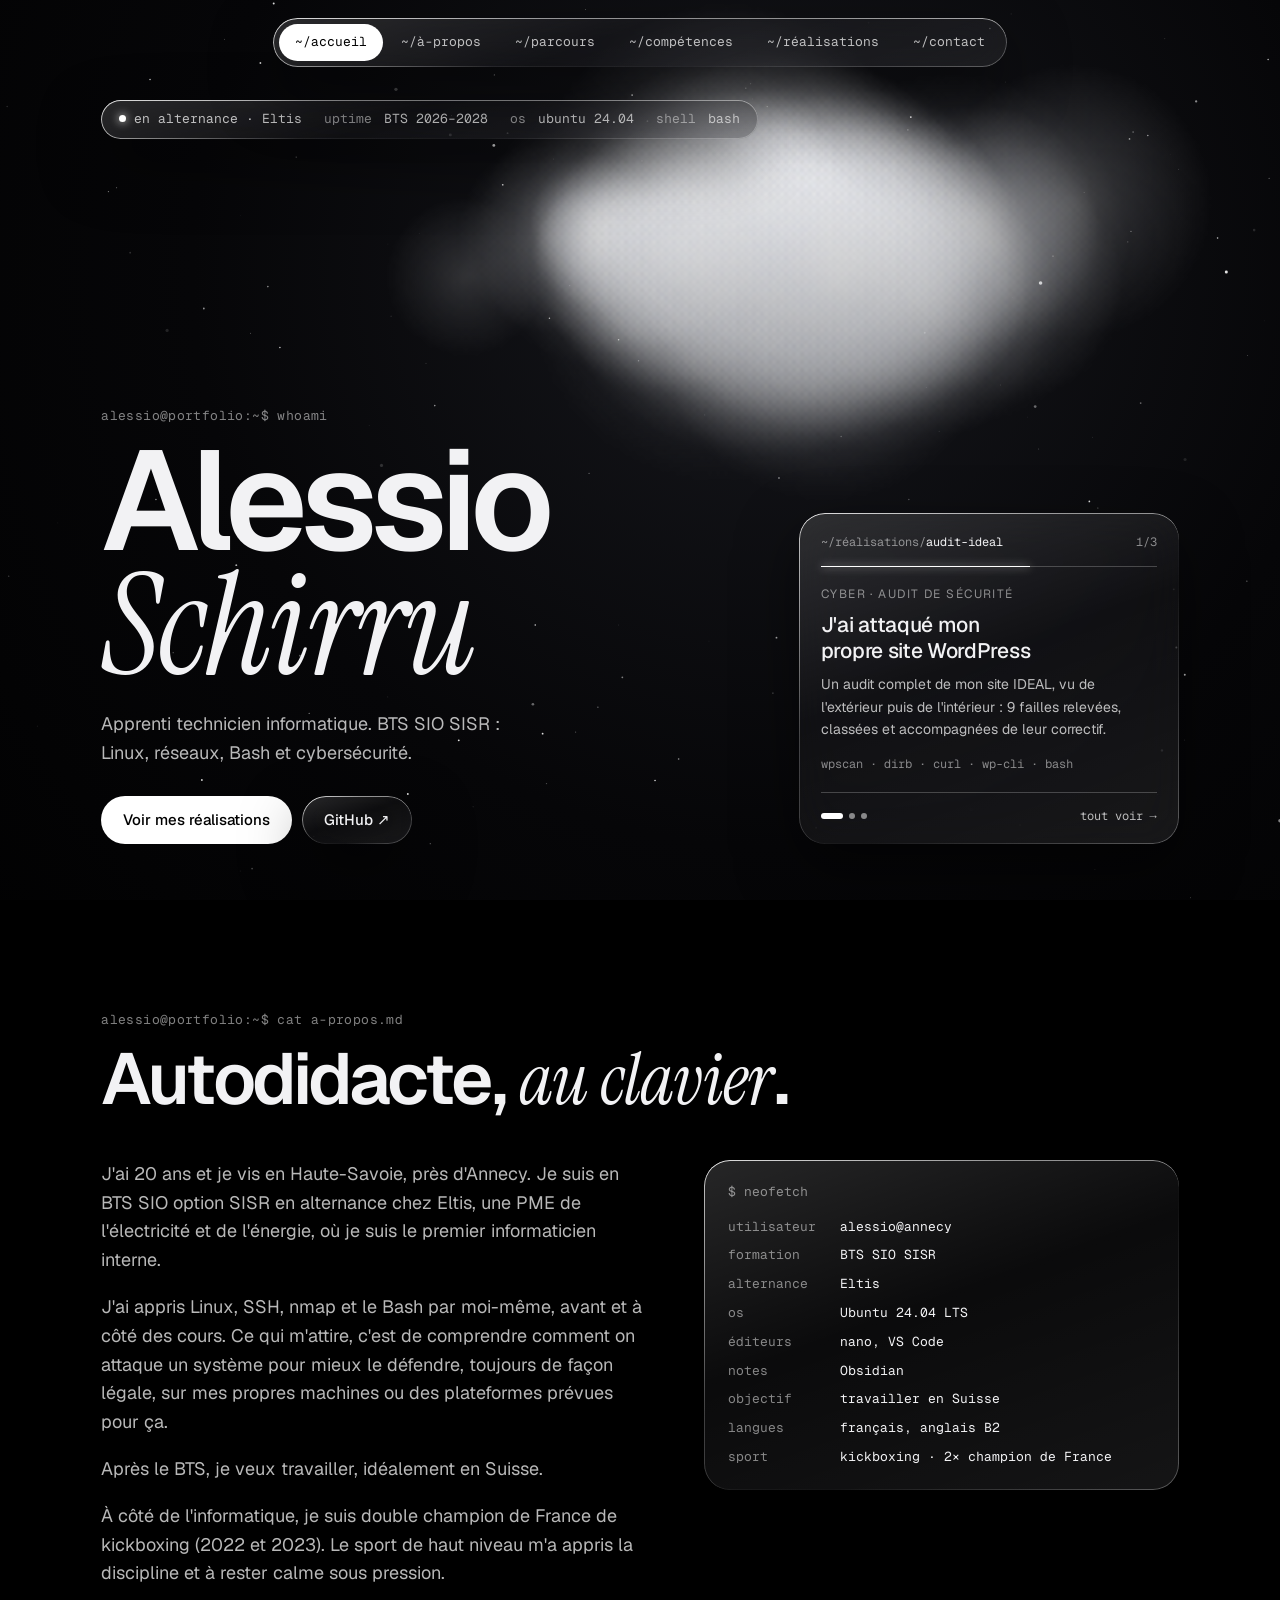
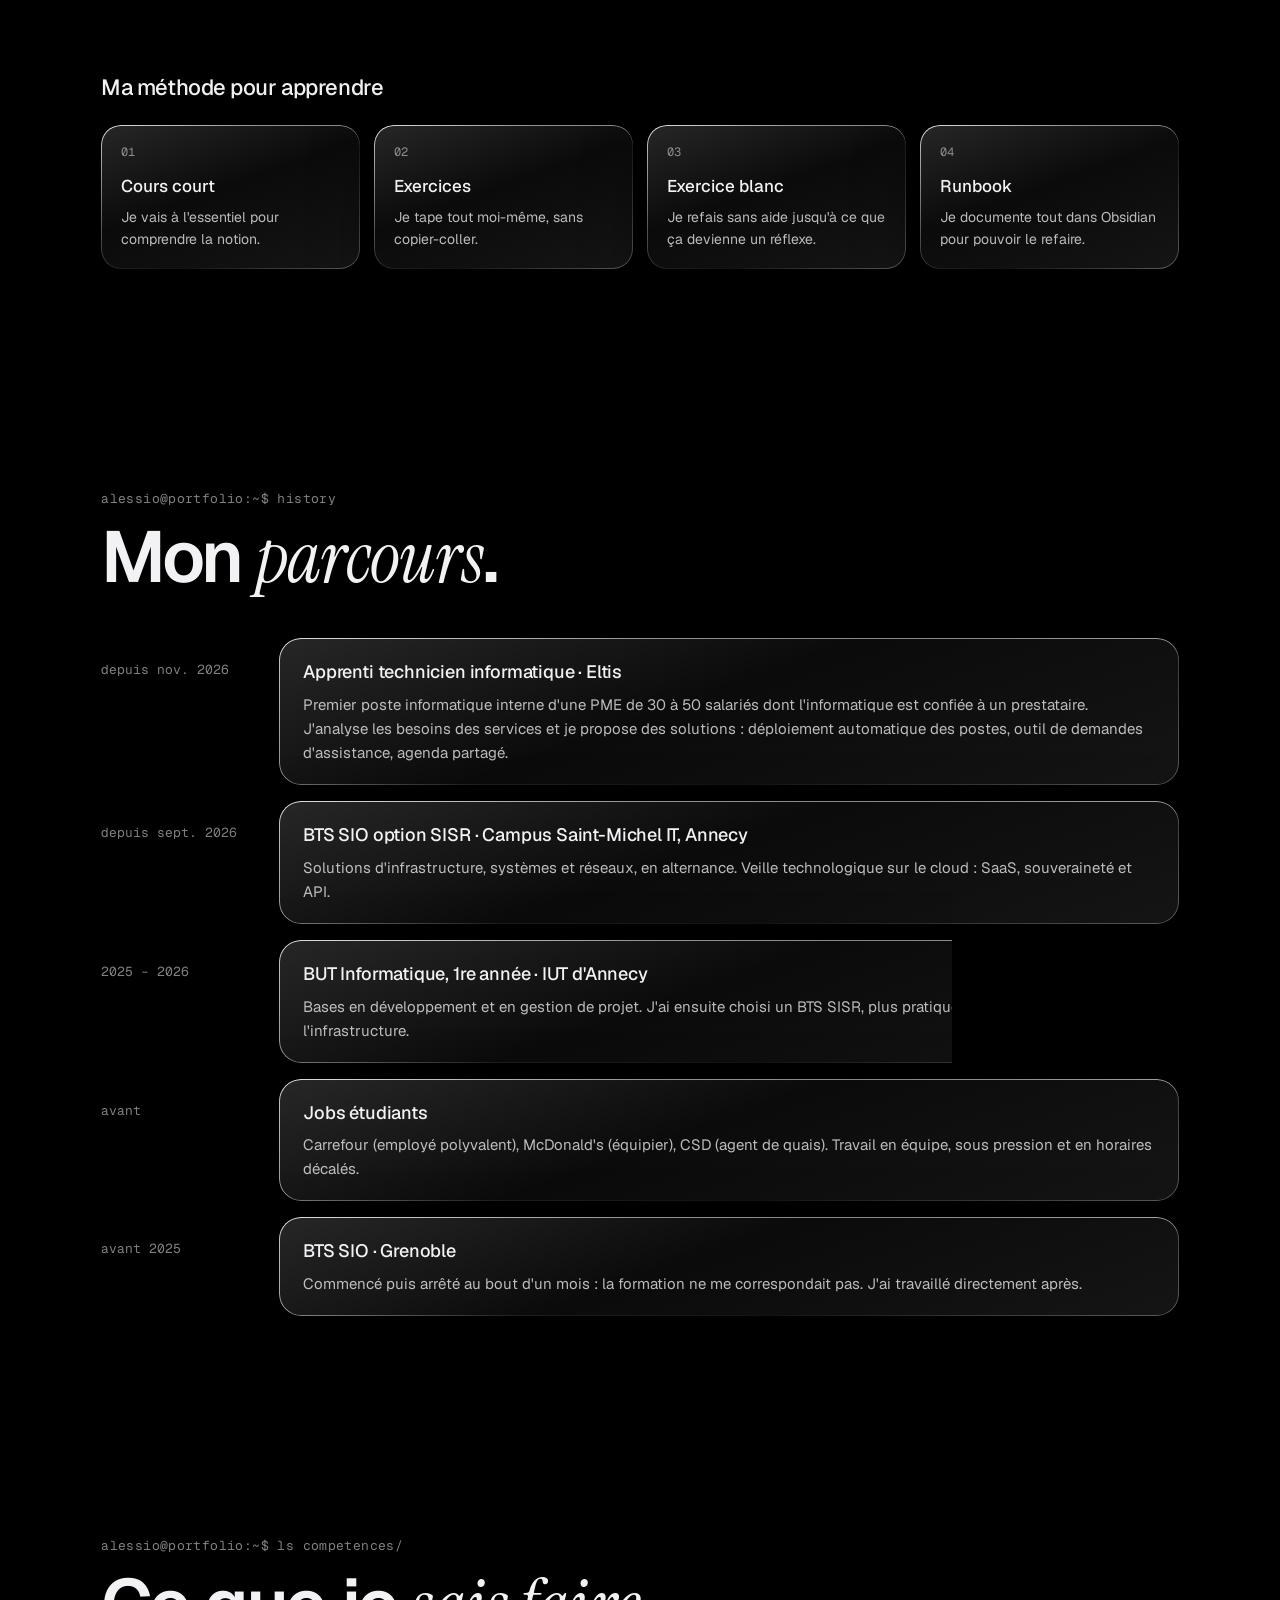
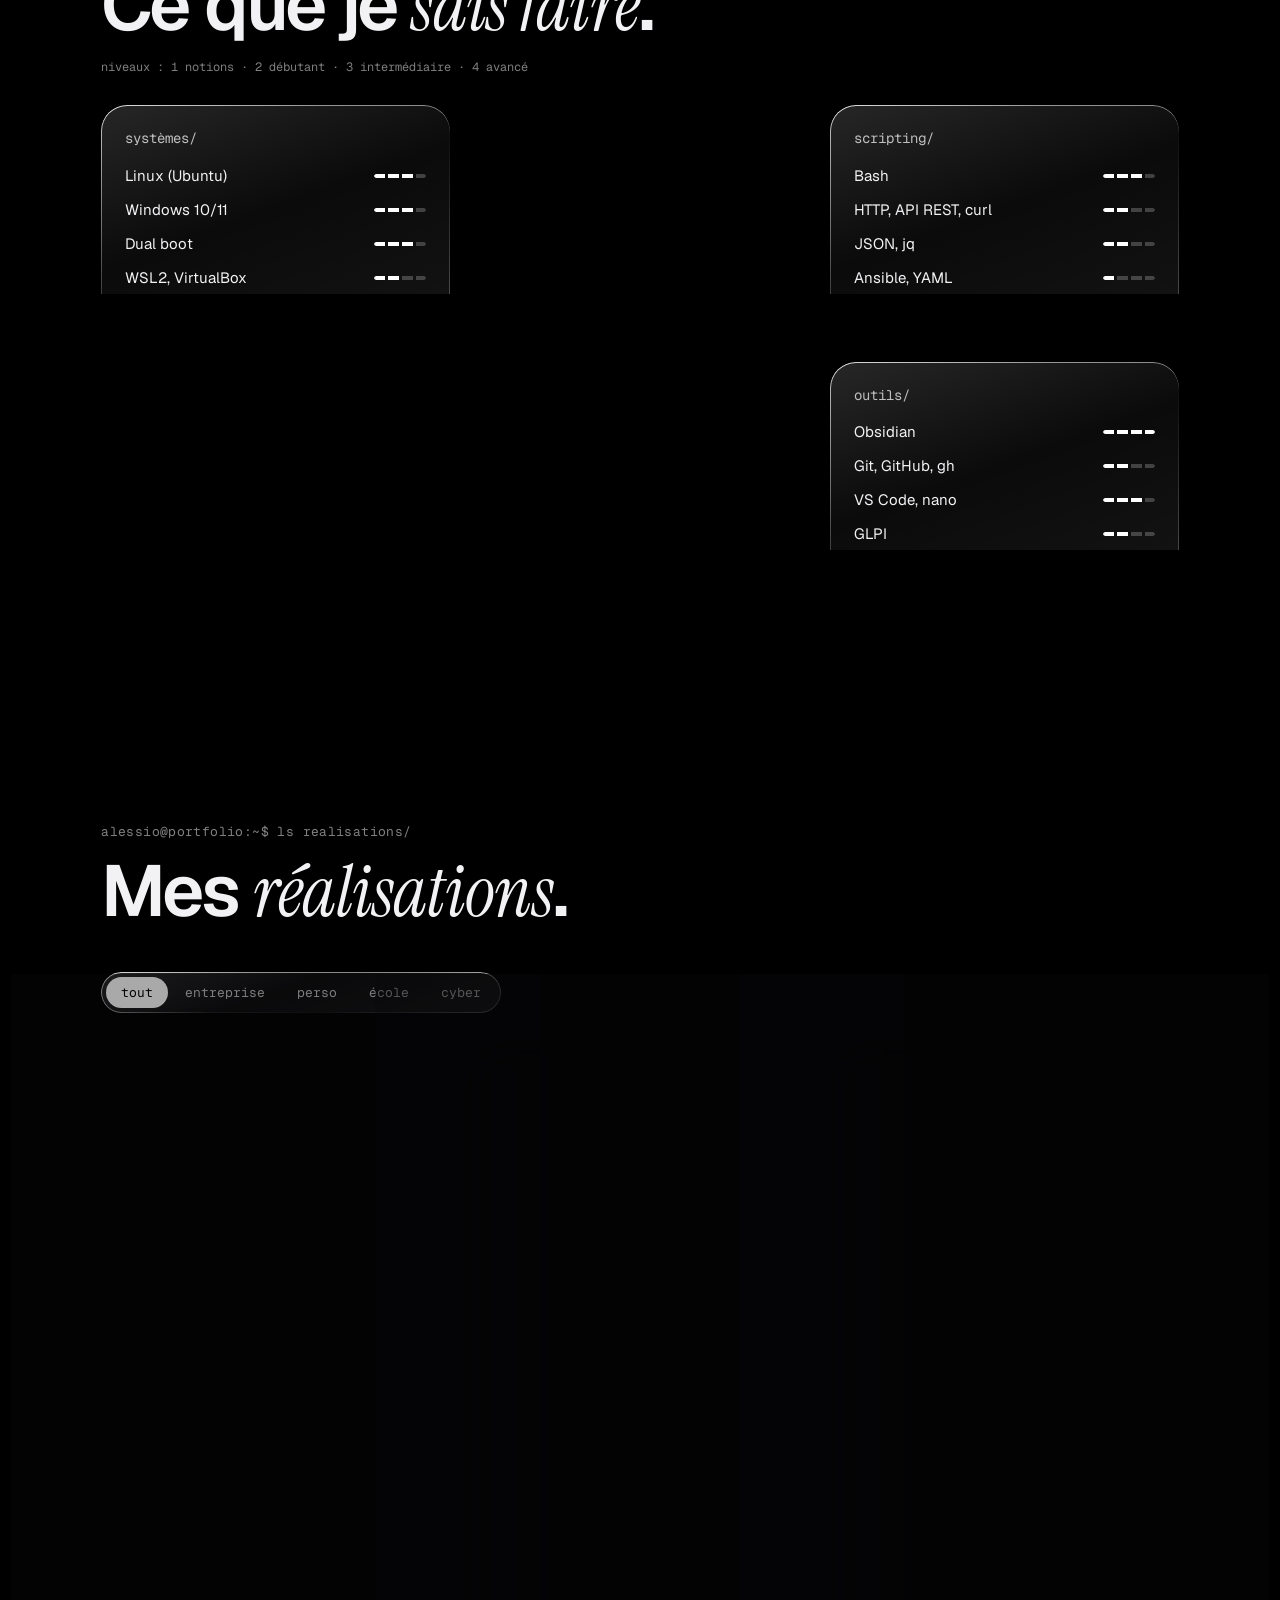
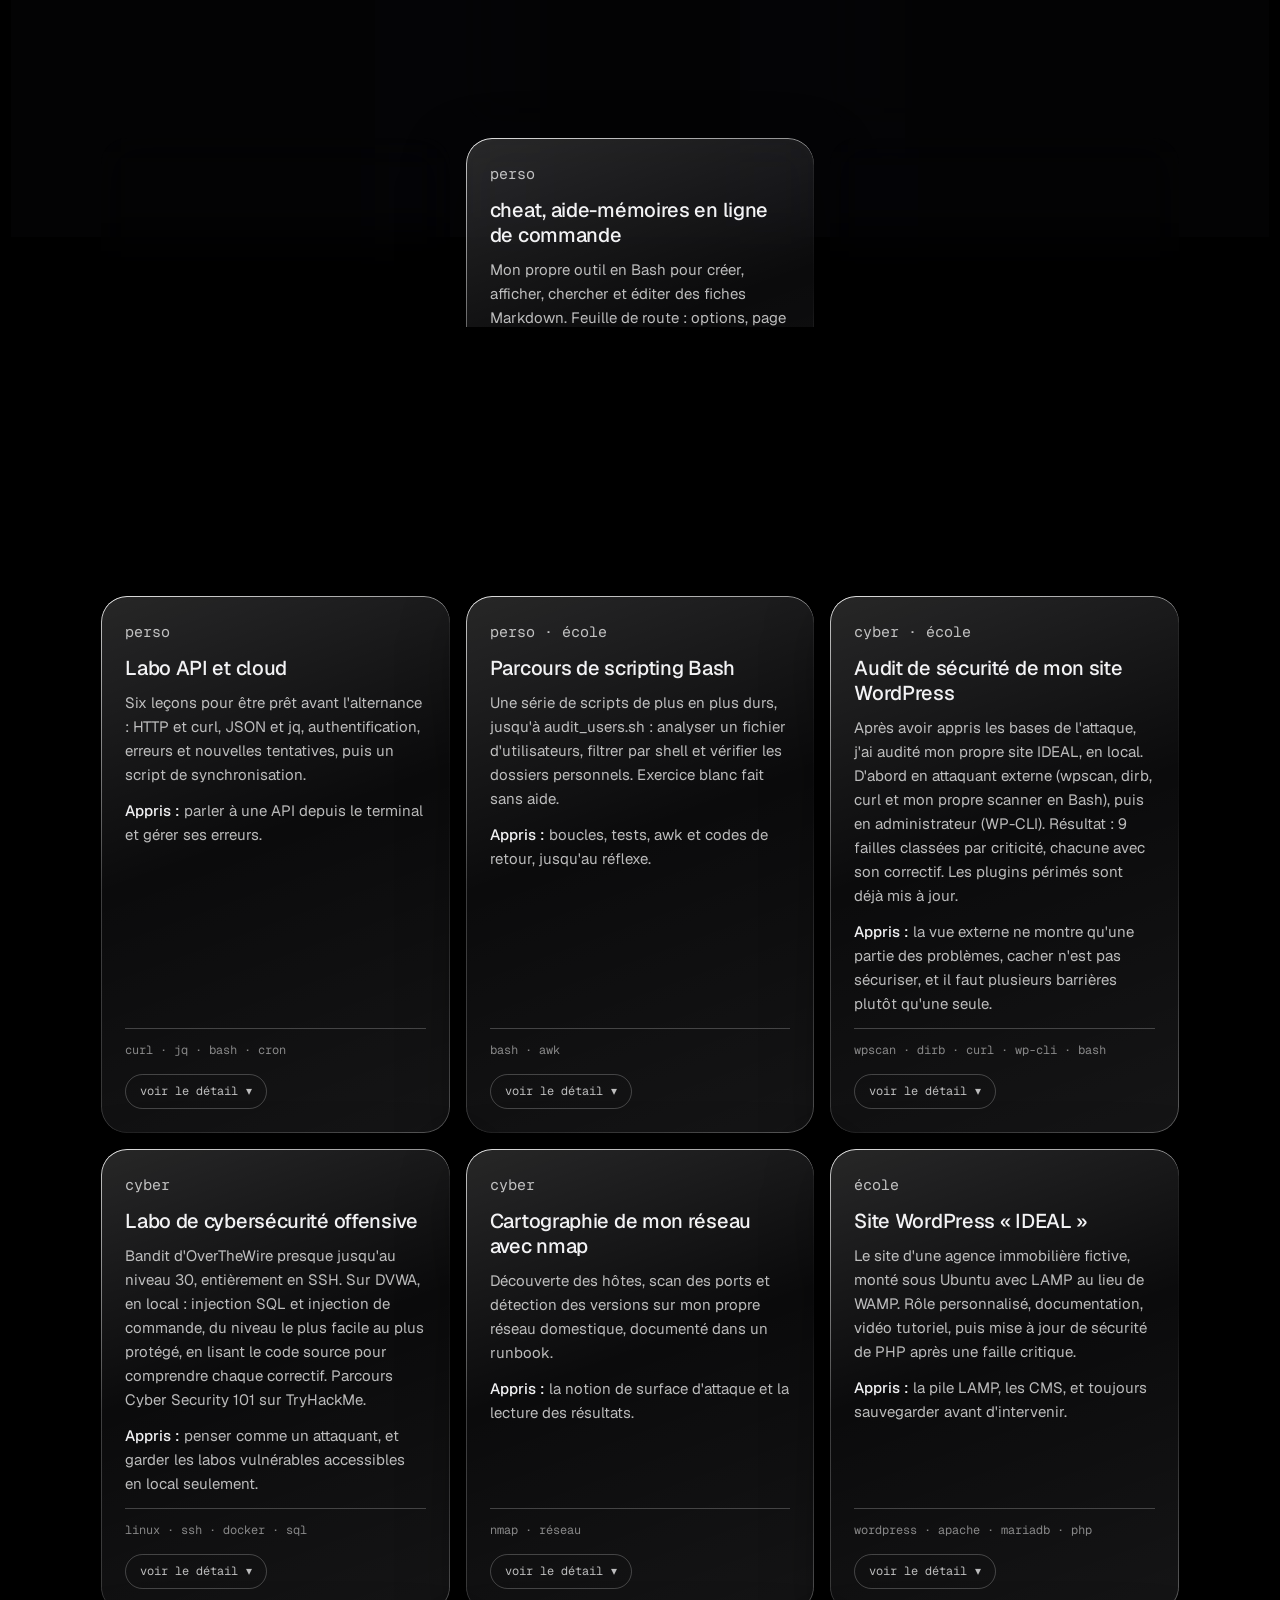
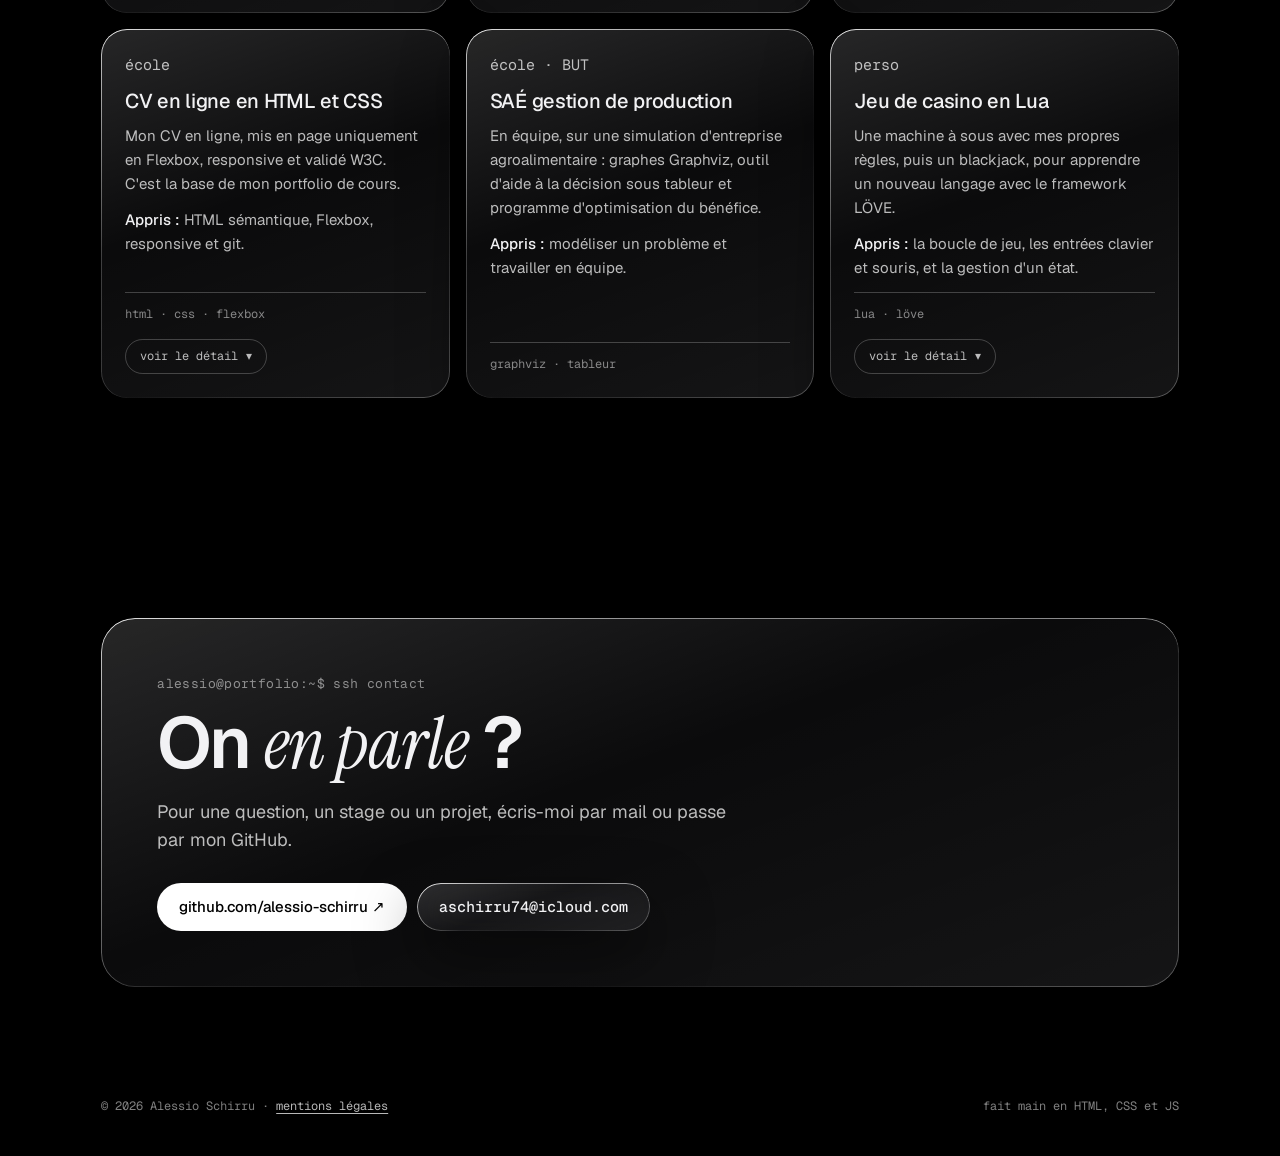
==== commit b559e5c7: "Icône, mentions légales et polices hébergées sur le site - Icône « As » sur ciel étoilé (onglet, fav" ====
--- a/index.html
+++ b/index.html
@@ -4,12 +4,15 @@
   <meta charset="UTF-8">
   <meta name="viewport" content="width=device-width, initial-scale=1.0">
   <title>Alessio Schirru · Portfolio</title>
+  <!-- Icône du site (dossier icones/) -->
+  <link rel="icon" href="icones/favicon.ico" sizes="any">
+  <link rel="icon" href="icones/favicon-32.png" type="image/png" sizes="32x32">
+  <link rel="apple-touch-icon" href="icones/apple-touch-icon.png">
+  <meta name="theme-color" content="#000000">
   <meta name="description" content="Portfolio d'Alessio Schirru, apprenti technicien informatique en BTS SIO SISR : Linux, réseaux, Bash et cybersécurité.">
 
-  <!-- Polices : Geist (texte), Geist Mono (détails système), Instrument Serif (italique du nom) -->
-  <link rel="preconnect" href="https://fonts.googleapis.com">
-  <link rel="preconnect" href="https://fonts.gstatic.com" crossorigin>
-  <link rel="stylesheet" href="https://fonts.googleapis.com/css2?family=Geist:wght@300;400;500;600&family=Geist+Mono:wght@400;500&family=Instrument+Serif:ital@0;1&display=swap">
+  <!-- Polices hébergées sur le site (dossier polices/), sans appel à Google -->
+  <link rel="stylesheet" href="css/polices.css">
 
   <link rel="stylesheet" href="css/style.css">
 </head>
@@ -530,7 +533,7 @@
 
   <footer class="pied">
     <div class="conteneur pied-contenu mono">
-      <span>© 2026 Alessio Schirru</span>
+      <span>© 2026 Alessio Schirru · <a href="mentions-legales.html">mentions légales</a></span>
       <span>fait main en HTML, CSS et JS</span>
     </div>
   </footer>
--- a/css/polices.css
+++ b/css/polices.css
@@ -0,0 +1,82 @@
+/* Polices hébergées sur le site (aucun appel à Google).
+   Geist et Geist Mono (Vercel) et Instrument Serif : licence SIL Open Font License. */
+
+/* Geist normal · latin-ext */
+@font-face {
+  font-family: 'Geist';
+  font-style: normal;
+  font-weight: 300 600;
+  font-display: swap;
+  src: url(../polices/geist-normal-latin-ext.woff2) format('woff2');
+  unicode-range: U+0100-02BA, U+02BD-02C5, U+02C7-02CC, U+02CE-02D7, U+02DD-02FF, U+0304, U+0308, U+0329, U+1D00-1DBF, U+1E00-1E9F, U+1EF2-1EFF, U+2020, U+20A0-20AB, U+20AD-20C4, U+2113, U+2C60-2C7F, U+A720-A7FF;
+}
+
+/* Geist normal · latin */
+@font-face {
+  font-family: 'Geist';
+  font-style: normal;
+  font-weight: 300 600;
+  font-display: swap;
+  src: url(../polices/geist-normal-latin.woff2) format('woff2');
+  unicode-range: U+0000-00FF, U+0131, U+0152-0153, U+02BB-02BC, U+02C6, U+02DA, U+02DC, U+0304, U+0308, U+0329, U+2000-206F, U+20AC, U+2122, U+2191, U+2193, U+2212, U+2215, U+FEFF, U+FFFD;
+}
+
+/* Geist Mono normal · latin-ext */
+@font-face {
+  font-family: 'Geist Mono';
+  font-style: normal;
+  font-weight: 400 500;
+  font-display: swap;
+  src: url(../polices/geist-mono-normal-latin-ext.woff2) format('woff2');
+  unicode-range: U+0100-02BA, U+02BD-02C5, U+02C7-02CC, U+02CE-02D7, U+02DD-02FF, U+0304, U+0308, U+0329, U+1D00-1DBF, U+1E00-1E9F, U+1EF2-1EFF, U+2020, U+20A0-20AB, U+20AD-20C4, U+2113, U+2C60-2C7F, U+A720-A7FF;
+}
+
+/* Geist Mono normal · latin */
+@font-face {
+  font-family: 'Geist Mono';
+  font-style: normal;
+  font-weight: 400 500;
+  font-display: swap;
+  src: url(../polices/geist-mono-normal-latin.woff2) format('woff2');
+  unicode-range: U+0000-00FF, U+0131, U+0152-0153, U+02BB-02BC, U+02C6, U+02DA, U+02DC, U+0304, U+0308, U+0329, U+2000-206F, U+20AC, U+2122, U+2191, U+2193, U+2212, U+2215, U+FEFF, U+FFFD;
+}
+
+/* Instrument Serif italic · latin-ext */
+@font-face {
+  font-family: 'Instrument Serif';
+  font-style: italic;
+  font-weight: 400;
+  font-display: swap;
+  src: url(../polices/instrument-serif-italic-latin-ext.woff2) format('woff2');
+  unicode-range: U+0100-02BA, U+02BD-02C5, U+02C7-02CC, U+02CE-02D7, U+02DD-02FF, U+0304, U+0308, U+0329, U+1D00-1DBF, U+1E00-1E9F, U+1EF2-1EFF, U+2020, U+20A0-20AB, U+20AD-20C4, U+2113, U+2C60-2C7F, U+A720-A7FF;
+}
+
+/* Instrument Serif italic · latin */
+@font-face {
+  font-family: 'Instrument Serif';
+  font-style: italic;
+  font-weight: 400;
+  font-display: swap;
+  src: url(../polices/instrument-serif-italic-latin.woff2) format('woff2');
+  unicode-range: U+0000-00FF, U+0131, U+0152-0153, U+02BB-02BC, U+02C6, U+02DA, U+02DC, U+0304, U+0308, U+0329, U+2000-206F, U+20AC, U+2122, U+2191, U+2193, U+2212, U+2215, U+FEFF, U+FFFD;
+}
+
+/* Instrument Serif normal · latin-ext */
+@font-face {
+  font-family: 'Instrument Serif';
+  font-style: normal;
+  font-weight: 400;
+  font-display: swap;
+  src: url(../polices/instrument-serif-normal-latin-ext.woff2) format('woff2');
+  unicode-range: U+0100-02BA, U+02BD-02C5, U+02C7-02CC, U+02CE-02D7, U+02DD-02FF, U+0304, U+0308, U+0329, U+1D00-1DBF, U+1E00-1E9F, U+1EF2-1EFF, U+2020, U+20A0-20AB, U+20AD-20C4, U+2113, U+2C60-2C7F, U+A720-A7FF;
+}
+
+/* Instrument Serif normal · latin */
+@font-face {
+  font-family: 'Instrument Serif';
+  font-style: normal;
+  font-weight: 400;
+  font-display: swap;
+  src: url(../polices/instrument-serif-normal-latin.woff2) format('woff2');
+  unicode-range: U+0000-00FF, U+0131, U+0152-0153, U+02BB-02BC, U+02C6, U+02DA, U+02DC, U+0304, U+0308, U+0329, U+2000-206F, U+20AC, U+2122, U+2191, U+2193, U+2212, U+2215, U+FEFF, U+FFFD;
+}
--- a/css/style.css
+++ b/css/style.css
@@ -708,6 +708,26 @@
 }
 
 
+.pied a { color: var(--couleur-texte-doux); text-underline-offset: 3px; }
+.pied a:hover { color: var(--couleur-texte); }
+
+/* Page mentions légales */
+.legal { padding-top: 130px; }
+.legal-grille { display: flex; flex-wrap: wrap; gap: 16px; }
+.legal-bloc {
+  flex: 1 1 calc(50% - 16px);
+  min-width: 280px;
+  border-radius: var(--rayon);
+  padding: 24px 26px;
+}
+.legal-bloc h2 { margin: 0 0 12px; font-weight: 400; font-size: 14px; color: var(--couleur-texte-doux); }
+.legal-bloc p { margin: 0 0 10px; font-size: 15px; color: var(--couleur-texte-doux); }
+.legal-bloc p:last-child { margin-bottom: 0; }
+.legal-bloc strong { font-weight: 500; color: var(--couleur-texte); }
+.legal-bloc a { color: var(--couleur-texte); text-underline-offset: 3px; }
+.legal-suite { margin-top: 90px; }
+
+
 /* ---------- 13. Animations ---------- */
 @keyframes pulsation {
   50% { opacity: 0.35; box-shadow: 0 0 2px var(--couleur-accent); }
@@ -750,6 +770,8 @@
 
 @media (max-width: 560px) {
   .section { padding: 80px 0; }
+  .legal { padding-top: 110px; }
+  .legal-bloc { min-width: 100%; }
   .methode li { flex-basis: 100%; }
   .bloc, .projet { min-width: 100%; }
   .barre-etat { border-radius: 20px; }
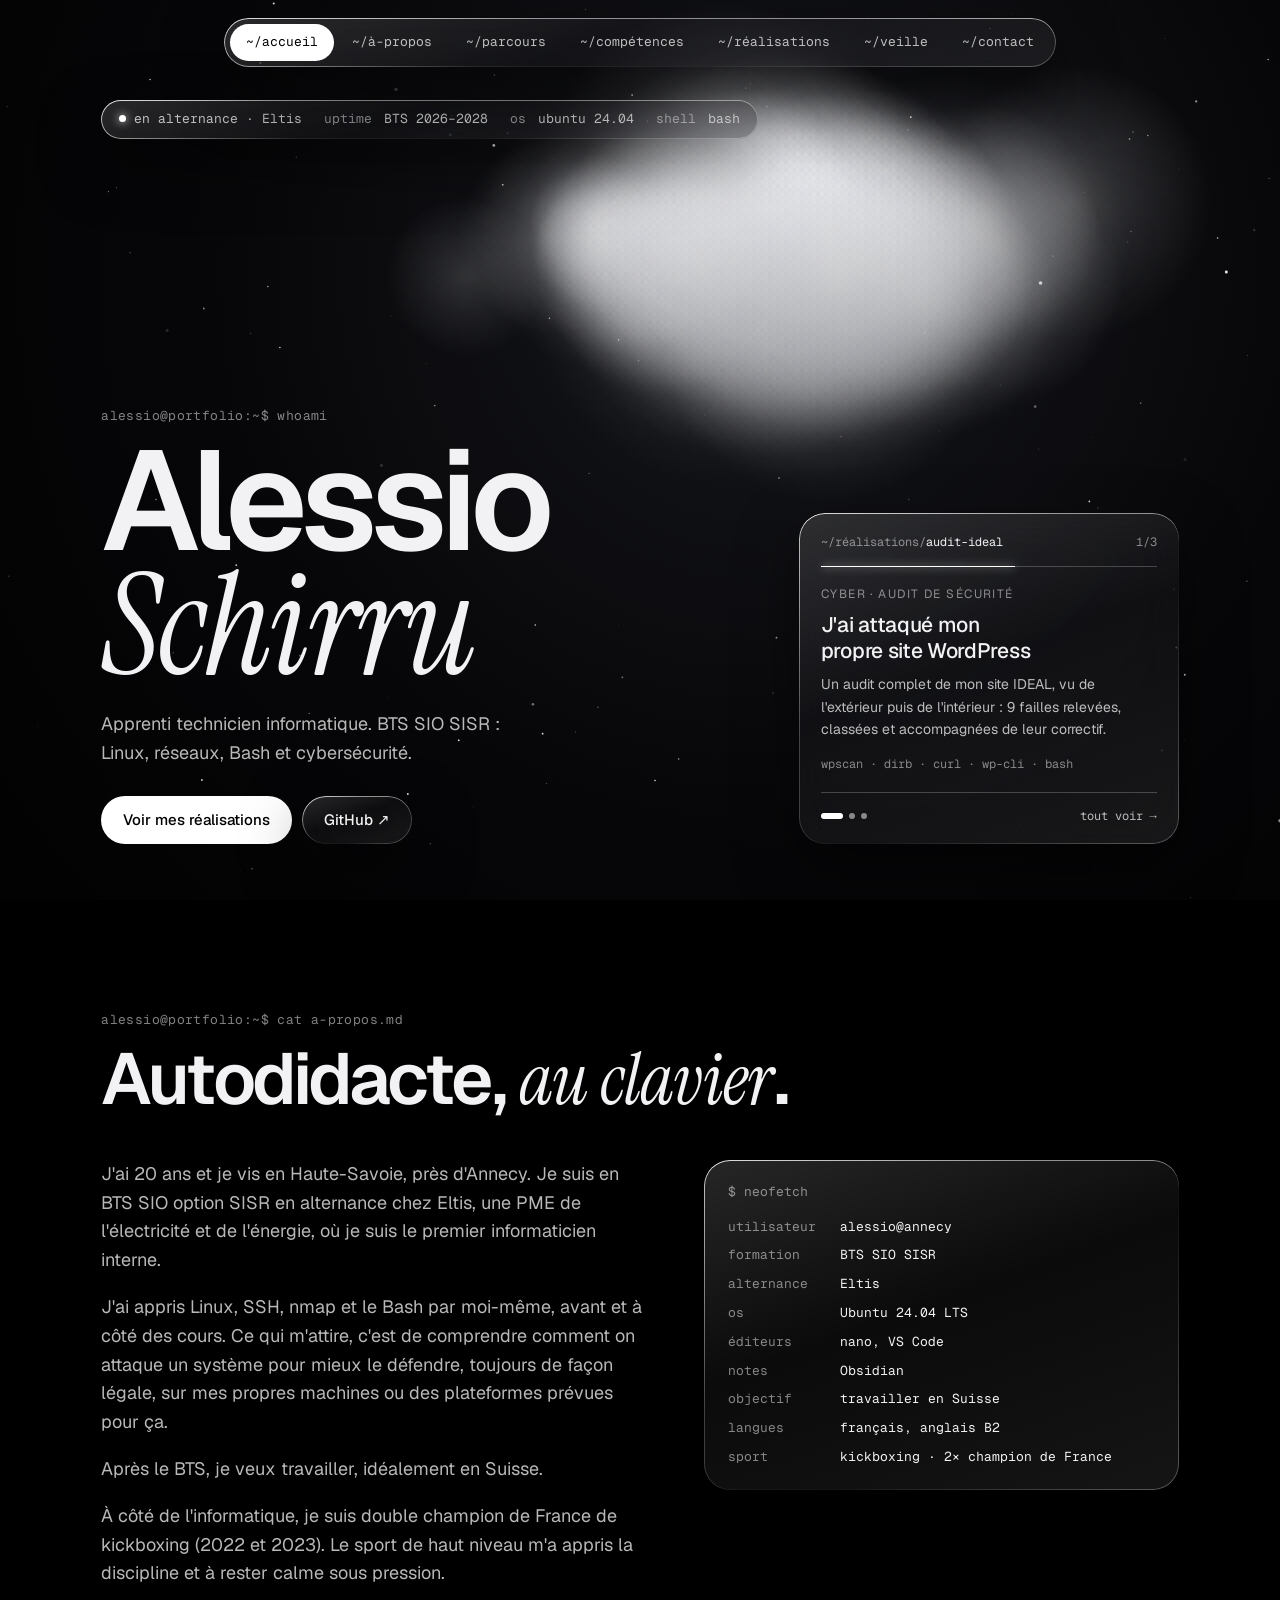
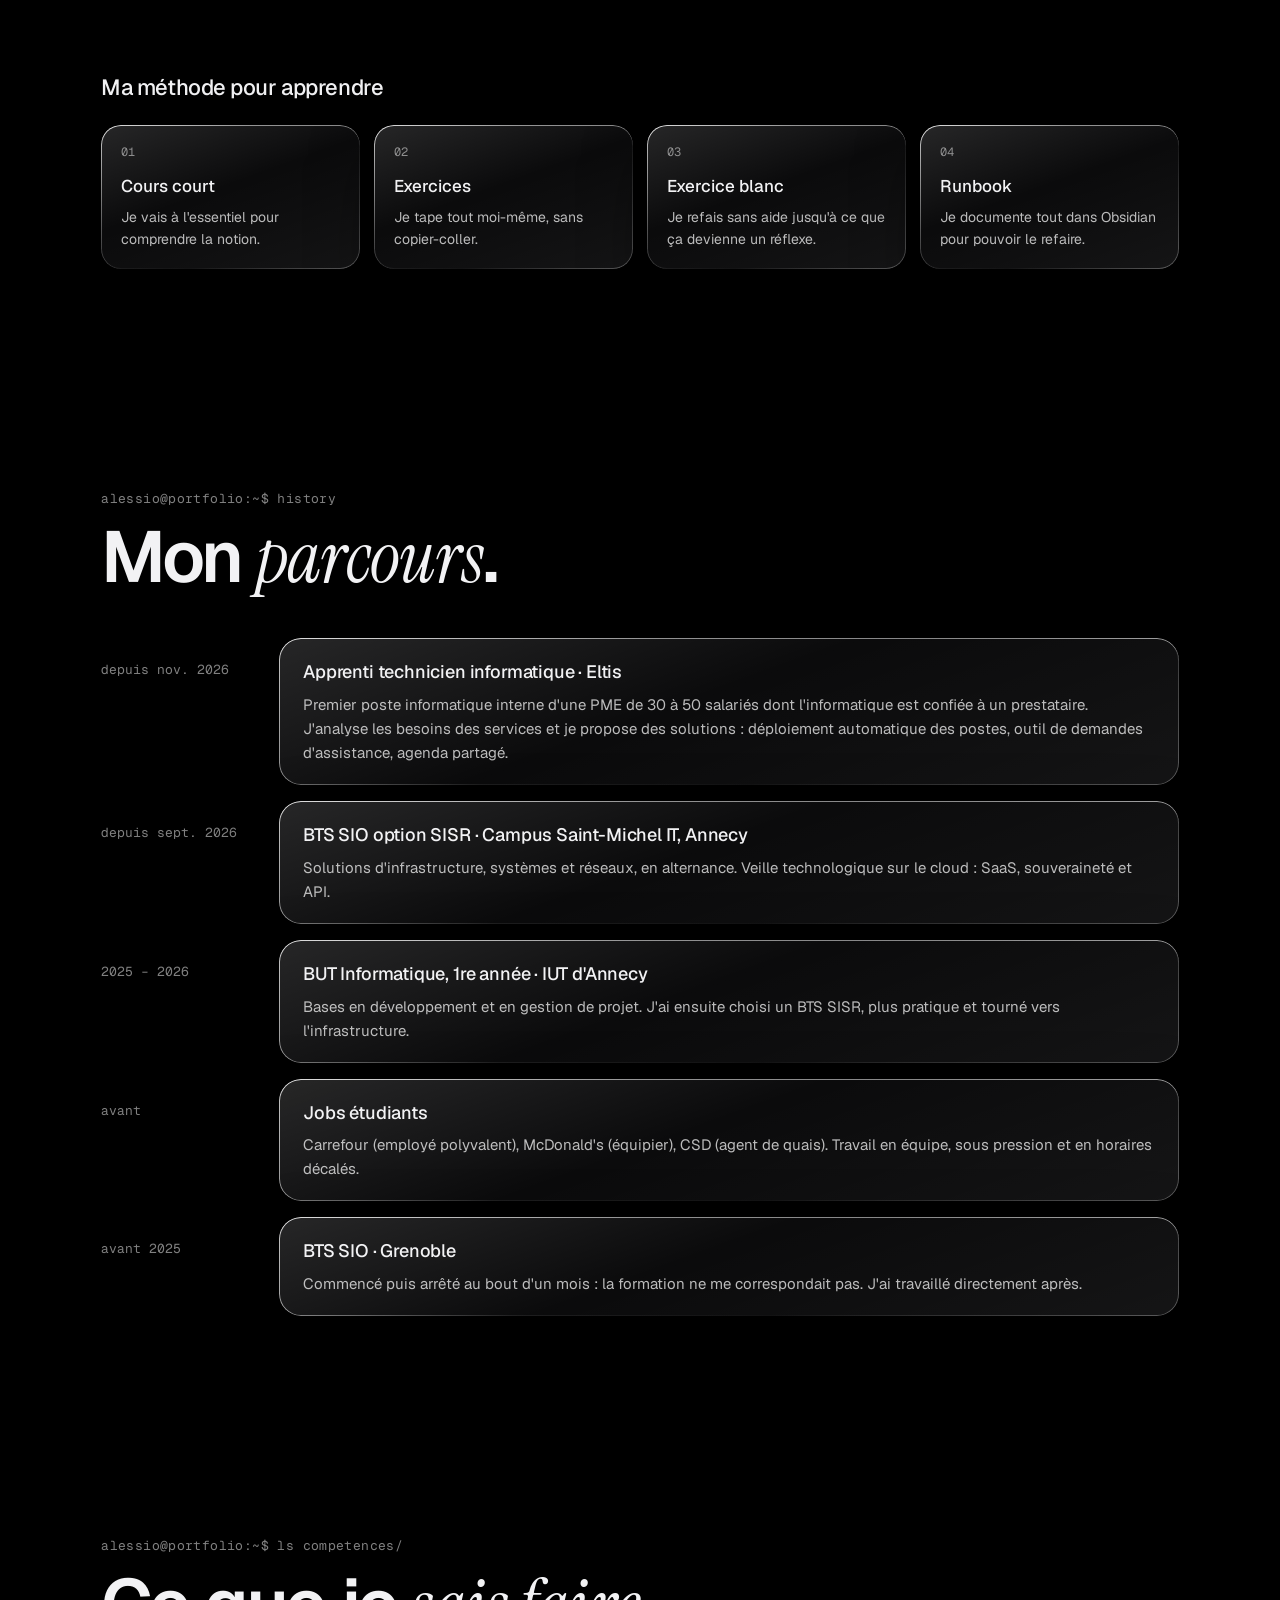
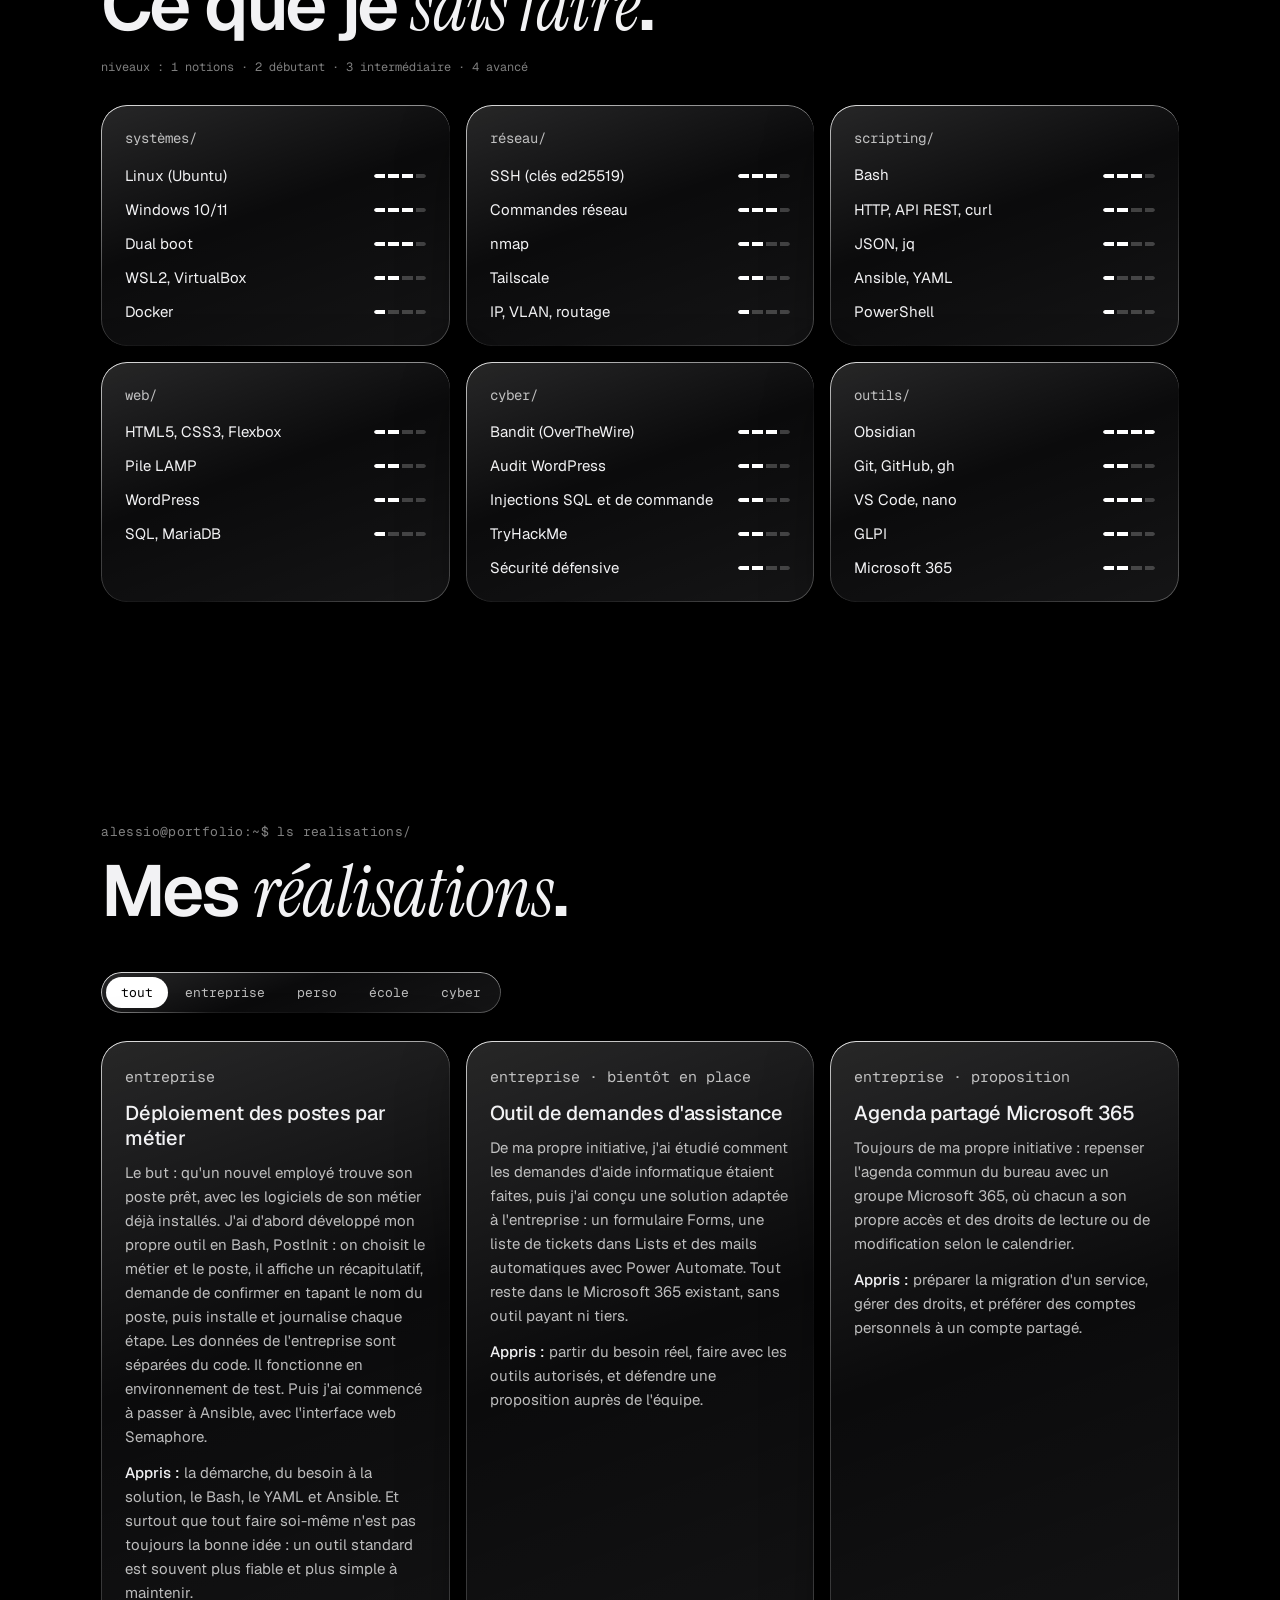
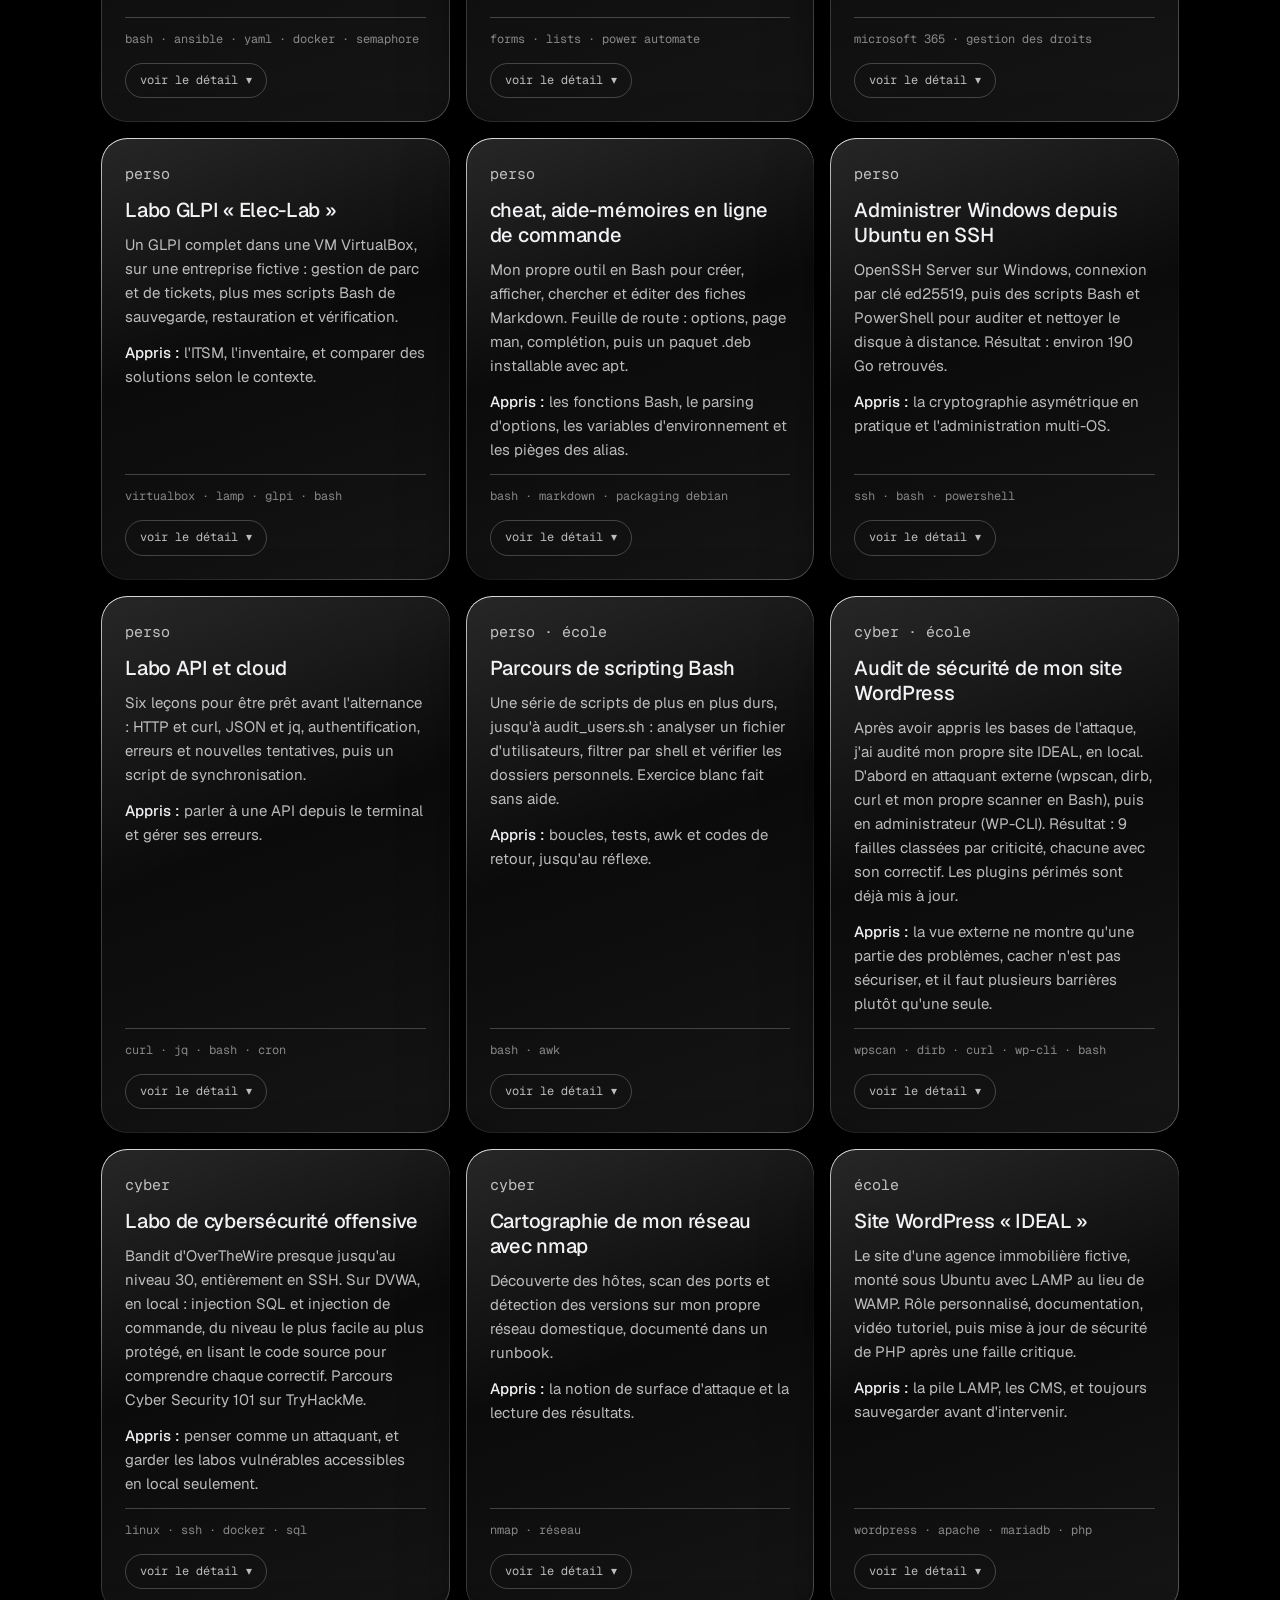
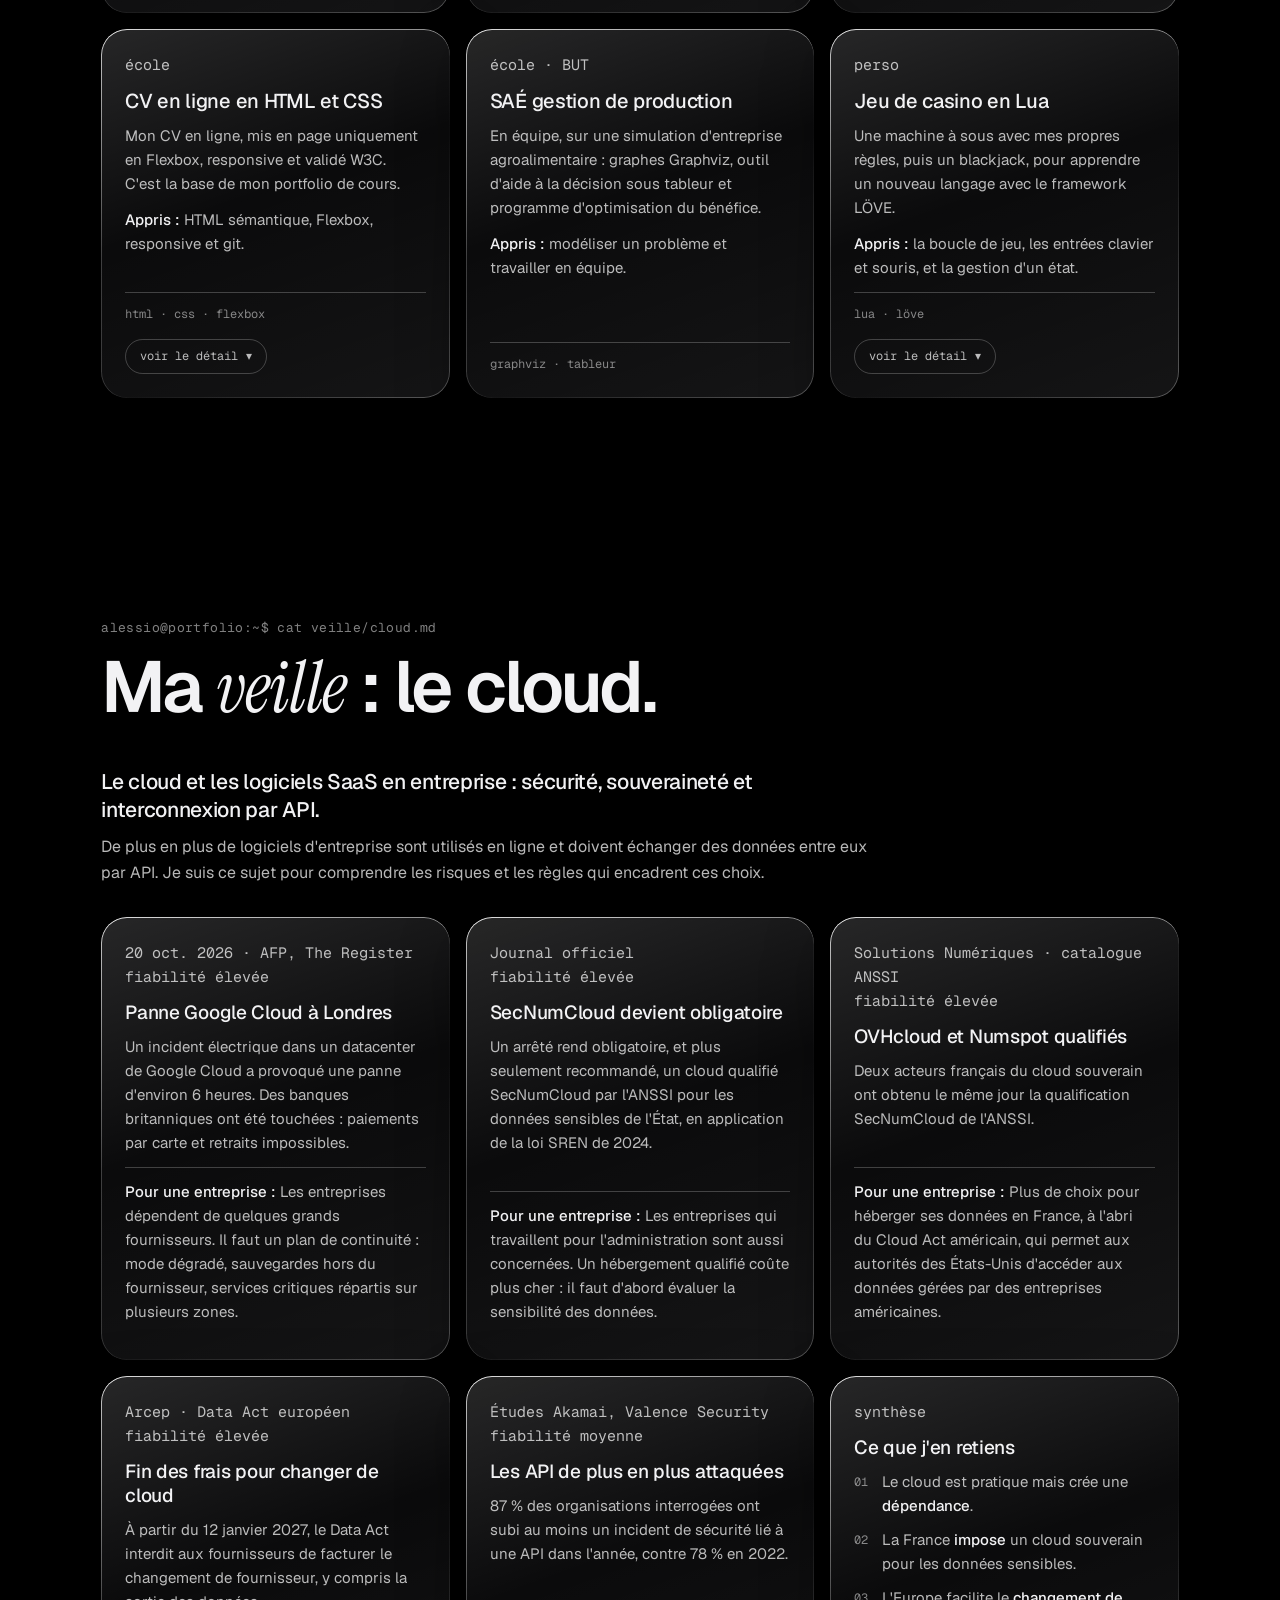
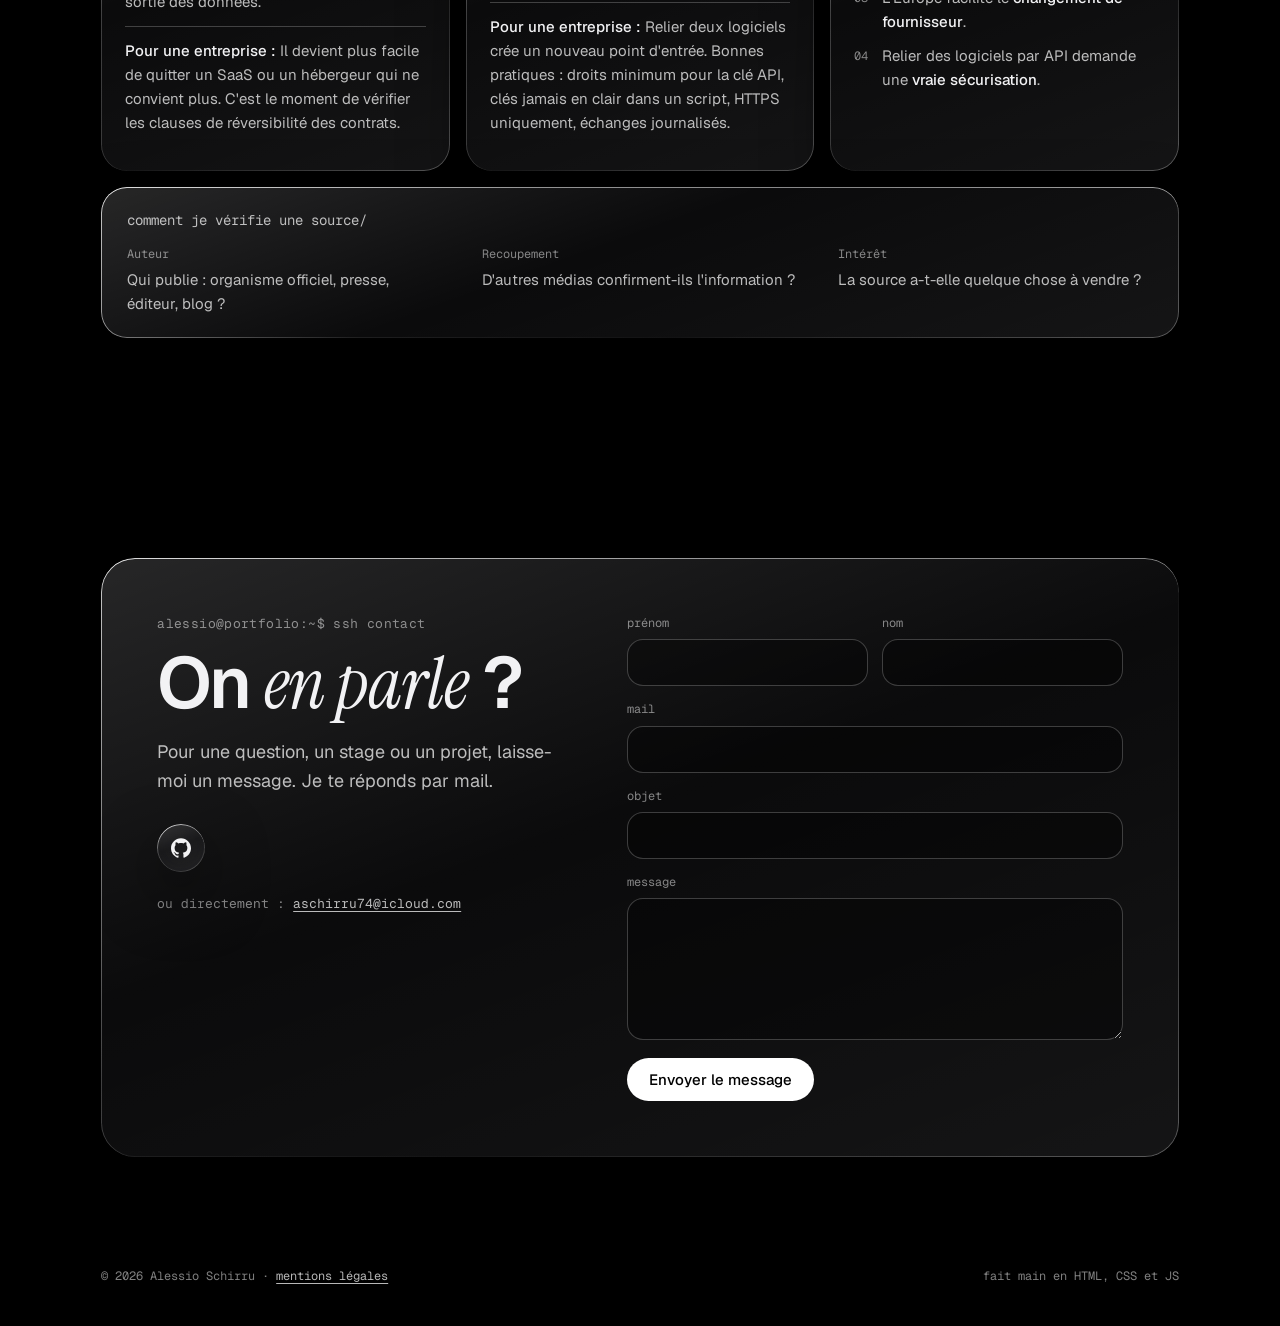
==== commit 2f39b0ec: "Veille technologique, formulaire de contact, réseaux, page 404 et aperçu de partage - Section veille" ====
--- a/index.html
+++ b/index.html
@@ -9,6 +9,16 @@
   <link rel="icon" href="icones/favicon-32.png" type="image/png" sizes="32x32">
   <link rel="apple-touch-icon" href="icones/apple-touch-icon.png">
   <meta name="theme-color" content="#000000">
+  <!-- Aperçu quand on partage le lien (LinkedIn, Discord, mail…) -->
+  <meta property="og:type" content="website">
+  <meta property="og:url" content="https://alessio-schirru.github.io/">
+  <meta property="og:title" content="Alessio Schirru · Portfolio">
+  <meta property="og:description" content="Apprenti technicien informatique. BTS SIO SISR : Linux, réseaux, Bash et cybersécurité.">
+  <meta property="og:image" content="https://alessio-schirru.github.io/icones/apercu.png">
+  <meta property="og:image:width" content="1200">
+  <meta property="og:image:height" content="630">
+  <meta property="og:locale" content="fr_FR">
+  <meta name="twitter:card" content="summary_large_image">
   <meta name="description" content="Portfolio d'Alessio Schirru, apprenti technicien informatique en BTS SIO SISR : Linux, réseaux, Bash et cybersécurité.">
 
   <!-- Polices hébergées sur le site (dossier polices/), sans appel à Google -->
@@ -29,6 +39,7 @@
       <a href="#parcours">~/parcours</a>
       <a href="#competences">~/compétences</a>
       <a href="#realisations">~/réalisations</a>
+      <a href="#veille">~/veille</a>
       <a href="#contact">~/contact</a>
     </nav>
   </header>
@@ -513,18 +524,117 @@
     </section>
 
     <!-- ============ CONTACT ============ -->
+    <!-- ============ VEILLE TECHNOLOGIQUE ============ -->
+    <section id="veille" class="section">
+      <div class="conteneur">
+        <p class="chemin apparition">alessio@portfolio:~$ cat veille/cloud.md</p>
+        <h2 class="titre-section apparition">Ma <em>veille</em> : le cloud.</h2>
+
+        <div class="veille-intro apparition">
+          <p class="veille-sujet">Le cloud et les logiciels SaaS en entreprise : sécurité, souveraineté et interconnexion par API.</p>
+          <p>De plus en plus de logiciels d'entreprise sont utilisés en ligne et doivent échanger des données entre eux par API. Je suis ce sujet pour comprendre les risques et les règles qui encadrent ces choix.</p>
+        </div>
+
+        <div class="veille-grille">
+          <article class="veille-info verre apparition">
+            <p class="veille-meta mono">20 oct. 2026 · AFP, The Register<br><span>fiabilité élevée</span></p>
+            <h3>Panne Google Cloud à Londres</h3>
+            <p>Un incident électrique dans un datacenter de Google Cloud a provoqué une panne d'environ 6 heures. Des banques britanniques ont été touchées : paiements par carte et retraits impossibles.</p>
+            <p class="veille-impact"><b>Pour une entreprise :</b> Les entreprises dépendent de quelques grands fournisseurs. Il faut un plan de continuité : mode dégradé, sauvegardes hors du fournisseur, services critiques répartis sur plusieurs zones.</p>
+          </article>
+          <article class="veille-info verre apparition">
+            <p class="veille-meta mono">Journal officiel<br><span>fiabilité élevée</span></p>
+            <h3>SecNumCloud devient obligatoire</h3>
+            <p>Un arrêté rend obligatoire, et plus seulement recommandé, un cloud qualifié SecNumCloud par l'ANSSI pour les données sensibles de l'État, en application de la loi SREN de 2024.</p>
+            <p class="veille-impact"><b>Pour une entreprise :</b> Les entreprises qui travaillent pour l'administration sont aussi concernées. Un hébergement qualifié coûte plus cher : il faut d'abord évaluer la sensibilité des données.</p>
+          </article>
+          <article class="veille-info verre apparition">
+            <p class="veille-meta mono">Solutions Numériques · catalogue ANSSI<br><span>fiabilité élevée</span></p>
+            <h3>OVHcloud et Numspot qualifiés</h3>
+            <p>Deux acteurs français du cloud souverain ont obtenu le même jour la qualification SecNumCloud de l'ANSSI.</p>
+            <p class="veille-impact"><b>Pour une entreprise :</b> Plus de choix pour héberger ses données en France, à l'abri du Cloud Act américain, qui permet aux autorités des États-Unis d'accéder aux données gérées par des entreprises américaines.</p>
+          </article>
+          <article class="veille-info verre apparition">
+            <p class="veille-meta mono">Arcep · Data Act européen<br><span>fiabilité élevée</span></p>
+            <h3>Fin des frais pour changer de cloud</h3>
+            <p>À partir du 12 janvier 2027, le Data Act interdit aux fournisseurs de facturer le changement de fournisseur, y compris la sortie des données.</p>
+            <p class="veille-impact"><b>Pour une entreprise :</b> Il devient plus facile de quitter un SaaS ou un hébergeur qui ne convient plus. C'est le moment de vérifier les clauses de réversibilité des contrats.</p>
+          </article>
+          <article class="veille-info verre apparition">
+            <p class="veille-meta mono">Études Akamai, Valence Security<br><span>fiabilité moyenne</span></p>
+            <h3>Les API de plus en plus attaquées</h3>
+            <p>87 % des organisations interrogées ont subi au moins un incident de sécurité lié à une API dans l'année, contre 78 % en 2022.</p>
+            <p class="veille-impact"><b>Pour une entreprise :</b> Relier deux logiciels crée un nouveau point d'entrée. Bonnes pratiques : droits minimum pour la clé API, clés jamais en clair dans un script, HTTPS uniquement, échanges journalisés.</p>
+          </article>
+          <article class="veille-info veille-synthese verre apparition">
+            <p class="veille-meta mono">synthèse</p>
+            <h3>Ce que j'en retiens</h3>
+            <ol class="etapes">
+              <li><span>Le cloud est pratique mais crée une <strong>dépendance</strong>.</span></li>
+              <li><span>La France <strong>impose</strong> un cloud souverain pour les données sensibles.</span></li>
+              <li><span>L'Europe facilite le <strong>changement de fournisseur</strong>.</span></li>
+              <li><span>Relier des logiciels par API demande une <strong>vraie sécurisation</strong>.</span></li>
+            </ol>
+          </article>
+        </div>
+
+        <div class="veille-methode verre apparition">
+          <h3 class="mono">comment je vérifie une source/</h3>
+          <dl>
+            <div><dt>Auteur</dt><dd>Qui publie : organisme officiel, presse, éditeur, blog&nbsp;?</dd></div>
+            <div><dt>Recoupement</dt><dd>D'autres médias confirment-ils l'information&nbsp;?</dd></div>
+            <div><dt>Intérêt</dt><dd>La source a-t-elle quelque chose à vendre&nbsp;?</dd></div>
+          </dl>
+        </div>
+      </div>
+    </section>
+
+    <!-- ============ CONTACT ============ -->
     <section id="contact" class="section">
       <div class="conteneur">
         <div class="contact verre apparition">
-          <p class="chemin">alessio@portfolio:~$ ssh contact</p>
-          <h2 class="titre-section">On <em>en parle</em> ?</h2>
-          <p class="contact-texte">Pour une question, un stage ou un projet, écris-moi par mail ou passe par mon GitHub.</p>
-          <div class="boutons">
-            <a href="https://github.com/alessio-schirru" class="bouton bouton-plein" target="_blank" rel="noopener">github.com/alessio-schirru ↗</a>
+
+          <div class="contact-gauche">
+            <p class="chemin">alessio@portfolio:~$ ssh contact</p>
+            <h2 class="titre-section">On <em>en parle</em> ?</h2>
+            <p class="contact-texte">Pour une question, un stage ou un projet, laisse-moi un message. Je te réponds par mail.</p>
+
+            <!-- Réseaux : pour en ajouter ou en retirer un, copier ou supprimer une ligne <a>.
+                 Un lien sans adresse (href="") est masqué automatiquement. -->
+            <div class="reseaux">
+              <a href="https://github.com/alessio-schirru" class="reseau verre" target="_blank" rel="noopener" aria-label="GitHub"><svg viewBox="0 0 24 24" aria-hidden="true"><path d="M12 .297c-6.63 0-12 5.373-12 12 0 5.303 3.438 9.8 8.205 11.385.6.113.82-.258.82-.577 0-.285-.01-1.04-.015-2.04-3.338.724-4.042-1.61-4.042-1.61C4.422 18.07 3.633 17.7 3.633 17.7c-1.087-.744.084-.729.084-.729 1.205.084 1.838 1.236 1.838 1.236 1.07 1.835 2.809 1.305 3.495.998.108-.776.417-1.305.76-1.605-2.665-.3-5.466-1.332-5.466-5.93 0-1.31.465-2.38 1.235-3.22-.135-.303-.54-1.523.105-3.176 0 0 1.005-.322 3.3 1.23.96-.267 1.98-.399 3-.405 1.02.006 2.04.138 3 .405 2.28-1.552 3.285-1.23 3.285-1.23.645 1.653.24 2.873.12 3.176.765.84 1.23 1.91 1.23 3.22 0 4.61-2.805 5.625-5.475 5.92.42.36.81 1.096.81 2.22 0 1.606-.015 2.896-.015 3.286 0 .315.21.69.825.57C20.565 22.092 24 17.592 24 12.297c0-6.627-5.373-12-12-12"/></svg></a>
+              <a href="" class="reseau verre" target="_blank" rel="noopener" aria-label="LinkedIn"><svg viewBox="0 0 24 24" aria-hidden="true"><path d="M20.447 20.452h-3.554v-5.569c0-1.328-.027-3.037-1.852-3.037-1.853 0-2.136 1.445-2.136 2.939v5.667H9.351V9h3.414v1.561h.046c.477-.9 1.637-1.85 3.37-1.85 3.601 0 4.267 2.37 4.267 5.455v6.286zM5.337 7.433c-1.144 0-2.063-.926-2.063-2.065 0-1.138.92-2.063 2.063-2.063 1.14 0 2.064.925 2.064 2.063 0 1.139-.925 2.065-2.064 2.065zm1.782 13.019H3.555V9h3.564v11.452zM22.225 0H1.771C.792 0 0 .774 0 1.729v20.542C0 23.227.792 24 1.771 24h20.451C23.2 24 24 23.227 24 22.271V1.729C24 .774 23.2 0 22.222 0h.003z"/></svg></a>
+              <a href="" class="reseau verre" target="_blank" rel="noopener" aria-label="Instagram"><svg viewBox="0 0 24 24" aria-hidden="true"><path d="M7.0301.084c-1.2768.0602-2.1487.264-2.911.5634-.7888.3075-1.4575.72-2.1228 1.3877-.6652.6677-1.075 1.3368-1.3802 2.127-.2954.7638-.4956 1.6365-.552 2.914-.0564 1.2775-.0689 1.6882-.0626 4.947.0062 3.2586.0206 3.6671.0825 4.9473.061 1.2765.264 2.1482.5635 2.9107.308.7889.72 1.4573 1.388 2.1228.6679.6655 1.3365 1.0743 2.1285 1.38.7632.295 1.6361.4961 2.9134.552 1.2773.056 1.6884.069 4.9462.0627 3.2578-.0062 3.668-.0207 4.9478-.0814 1.28-.0607 2.147-.2652 2.9098-.5633.7889-.3086 1.4578-.72 2.1228-1.3881.665-.6682 1.0745-1.3378 1.3795-2.1284.2957-.7632.4966-1.636.552-2.9124.056-1.2809.0692-1.6898.063-4.948-.0063-3.2583-.021-3.6668-.0817-4.9465-.0607-1.2797-.264-2.1487-.5633-2.9117-.3084-.7889-.72-1.4568-1.3876-2.1228C21.2982 1.33 20.628.9208 19.8378.6165 19.074.321 18.2017.1197 16.9244.0645 15.6471.0093 15.236-.005 11.977.0014 8.718.0076 8.31.0215 7.0301.0839m.1402 21.6932c-1.17-.0509-1.8053-.2453-2.2287-.408-.5606-.216-.96-.4771-1.3819-.895-.422-.4178-.6811-.8186-.9-1.378-.1644-.4234-.3624-1.058-.4171-2.228-.0595-1.2645-.072-1.6442-.079-4.848-.007-3.2037.0053-3.583.0607-4.848.05-1.169.2456-1.805.408-2.2282.216-.5613.4762-.96.895-1.3816.4188-.4217.8184-.6814 1.3783-.9003.423-.1651 1.0575-.3614 2.227-.4171 1.2655-.06 1.6447-.072 4.848-.079 3.2033-.007 3.5835.005 4.8495.0608 1.169.0508 1.8053.2445 2.228.408.5608.216.96.4754 1.3816.895.4217.4194.6816.8176.9005 1.3787.1653.4217.3617 1.056.4169 2.2263.0602 1.2655.0739 1.645.0796 4.848.0058 3.203-.0055 3.5834-.061 4.848-.051 1.17-.245 1.8055-.408 2.2294-.216.5604-.4763.96-.8954 1.3814-.419.4215-.8181.6811-1.3783.9-.4224.1649-1.0577.3617-2.2262.4174-1.2656.0595-1.6448.072-4.8493.079-3.2045.007-3.5825-.006-4.848-.0608M16.953 5.5864A1.44 1.44 0 1 0 18.39 4.144a1.44 1.44 0 0 0-1.437 1.4424M5.8385 12.012c.0067 3.4032 2.7706 6.1557 6.173 6.1493 3.4026-.0065 6.157-2.7701 6.1506-6.1733-.0065-3.4032-2.771-6.1565-6.174-6.1498-3.403.0067-6.156 2.771-6.1496 6.1738M8 12.0077a4 4 0 1 1 4.008 3.9921A3.9996 3.9996 0 0 1 8 12.0077"/></svg></a>
+            </div>
+
             <!-- Mail caché aux robots : il est reconstitué par js/interactions.js (partie 6).
                  Pour le changer : modifier data-nom (avant le @) et data-domaine (après le @). -->
-            <a href="#contact" id="lien-mail" class="bouton verre mono" data-nom="aschirru74" data-domaine="icloud.com">afficher mon mail</a>
-          </div>
+            <p class="contact-mail mono">ou directement : <a href="#contact" id="lien-mail" data-nom="aschirru74" data-domaine="icloud.com">afficher mon mail</a></p>
+          </div>
+
+          <!-- Formulaire : les messages passent par le service Web3Forms, qui les transfère par mail.
+               La clé d'accès (access_key) se récupère gratuitement sur web3forms.com. -->
+          <form class="formulaire" id="formulaire" action="https://api.web3forms.com/submit" method="POST">
+            <input type="hidden" name="access_key" value="A-COMPLETER">
+            <input type="hidden" name="subject" value="Nouveau message depuis le portfolio">
+            <input type="hidden" name="from_name" value="Portfolio Alessio Schirru">
+            <!-- Piège à robots : champ invisible pour les humains, rempli par les robots -->
+            <input type="checkbox" name="botcheck" class="piege" tabindex="-1" autocomplete="off">
+
+            <div class="champs-ligne">
+              <label class="champ"><span class="mono">prénom</span><input type="text" id="prenom" name="prenom" required autocomplete="given-name"></label>
+              <label class="champ"><span class="mono">nom</span><input type="text" id="nom" name="nom" required autocomplete="family-name"></label>
+            </div>
+            <label class="champ"><span class="mono">mail</span><input type="email" id="mail" name="email" required autocomplete="email"></label>
+            <label class="champ"><span class="mono">objet</span><input type="text" id="objet" name="objet" required></label>
+            <label class="champ"><span class="mono">message</span><textarea id="message" name="message" rows="6" required></textarea></label>
+
+            <div class="formulaire-bas">
+              <button type="submit" class="bouton bouton-plein" id="envoyer">Envoyer le message</button>
+              <p class="formulaire-etat mono" id="formulaire-etat" role="status" aria-live="polite"></p>
+            </div>
+          </form>
+
         </div>
       </div>
     </section>
--- a/css/style.css
+++ b/css/style.css
@@ -690,12 +690,98 @@
 
 
 /* ---------- 12. Contact et pied de page ---------- */
+/* Veille technologique */
+.veille-intro { max-width: 70ch; margin-bottom: 32px; }
+.veille-sujet { margin: 0 0 10px; font-size: 21px; font-weight: 500; letter-spacing: -0.015em; line-height: 1.35; }
+.veille-intro p:last-child { margin: 0; color: var(--couleur-texte-doux); }
+
+.veille-grille { display: flex; flex-wrap: wrap; gap: 16px; }
+.veille-info {
+  flex: 1 1 calc(33.333% - 16px);
+  min-width: 280px;
+  border-radius: var(--rayon);
+  padding: 24px;
+  display: flex;
+  flex-direction: column;
+}
+.veille-meta { margin: 0 0 10px; font-size: 12px; color: var(--couleur-texte-faible); }
+.veille-meta span { color: var(--couleur-texte-doux); }
+.veille-info h3 { margin: 0 0 10px; font-weight: 500; font-size: 19px; line-height: 1.25; letter-spacing: -0.015em; }
+.veille-info > p { margin: 0 0 12px; font-size: 15px; color: var(--couleur-texte-doux); }
+.veille-impact { margin-top: auto !important; padding-top: 12px; border-top: 1px solid var(--couleur-trait); }
+.veille-impact b { font-weight: 500; color: var(--couleur-texte); }
+.veille-synthese .etapes { margin: 0; }
+.veille-synthese .etapes strong { margin-right: 0; }
+
+.veille-methode { margin-top: 16px; border-radius: var(--rayon); padding: 22px 26px; }
+.veille-methode h3 { margin: 0 0 14px; font-weight: 400; font-size: 14px; color: var(--couleur-texte-doux); }
+.veille-methode dl { margin: 0; display: flex; flex-wrap: wrap; gap: 12px 40px; }
+.veille-methode dl div { flex: 1 1 220px; }
+.veille-methode dt { font-family: var(--police-mono); font-size: 12px; color: var(--couleur-texte-faible); }
+.veille-methode dd { margin: 4px 0 0; font-size: 15px; color: var(--couleur-texte-doux); }
+
+/* Contact : texte et réseaux à gauche, formulaire à droite */
 .contact {
   border-radius: 34px;
   padding: 56px;
-}
+  display: flex;
+  gap: 56px;
+  align-items: flex-start;
+}
+.contact-gauche { flex: 1 1 0; min-width: 0; }
 .contact .titre-section { margin-bottom: 18px; }
-.contact-texte { margin: 0; font-size: 18px; color: var(--couleur-texte-doux); max-width: 50ch; }
+.contact-texte { margin: 0; font-size: 18px; color: var(--couleur-texte-doux); max-width: 40ch; }
+
+.reseaux { display: flex; gap: 10px; margin-top: 28px; }
+.reseau {
+  width: 48px;
+  height: 48px;
+  border-radius: 50%;
+  display: flex;
+  align-items: center;
+  justify-content: center;
+  color: var(--couleur-texte);
+  transition: transform 0.4s cubic-bezier(0.2, 1.4, 0.4, 1), background 0.3s, color 0.3s;
+}
+.reseau svg { width: 20px; height: 20px; fill: currentColor; }
+.reseau:hover { transform: translateY(-3px) scale(1.06); background: var(--couleur-accent); color: var(--couleur-sur-accent); }
+.reseau[href=""] { display: none; } /* réseau pas encore renseigné */
+
+.contact-mail { margin: 22px 0 0; font-size: 13px; color: var(--couleur-texte-faible); }
+.contact-mail a { color: var(--couleur-texte-doux); text-underline-offset: 3px; }
+
+/* Formulaire */
+.formulaire { flex: 1.2 1 0; min-width: 0; display: flex; flex-direction: column; gap: 14px; }
+.champs-ligne { display: flex; gap: 14px; }
+.champs-ligne .champ { flex: 1; min-width: 0; }
+.champ { display: flex; flex-direction: column; gap: 6px; }
+.champ span { font-size: 12px; color: var(--couleur-texte-faible); }
+.champ input,
+.champ textarea {
+  width: 100%;
+  padding: 13px 16px;
+  border-radius: 16px;
+  border: 1px solid var(--couleur-trait);
+  background: rgba(0, 0, 0, 0.35);
+  color: var(--couleur-texte);
+  font-family: var(--police-texte);
+  font-size: 15px;
+  resize: vertical;
+  transition: border-color 0.3s, background 0.3s, box-shadow 0.3s;
+}
+.champ input:focus,
+.champ textarea:focus {
+  outline: none;
+  border-color: rgba(255, 255, 255, 0.6);
+  background: rgba(0, 0, 0, 0.5);
+  box-shadow: 0 0 0 4px rgba(255, 255, 255, 0.08);
+}
+.piege { position: absolute; left: -9999px; }
+
+.formulaire-bas { display: flex; align-items: center; gap: 16px; flex-wrap: wrap; margin-top: 4px; }
+.formulaire-bas .bouton { border: 0; cursor: pointer; font-family: var(--police-texte); }
+.formulaire-bas .bouton:disabled { opacity: 0.6; cursor: wait; transform: none; }
+.formulaire-etat { margin: 0; font-size: 13px; color: var(--couleur-texte-doux); }
 
 .pied { padding: 0 0 40px; }
 .pied-contenu {
@@ -725,7 +811,16 @@
 .legal-bloc p:last-child { margin-bottom: 0; }
 .legal-bloc strong { font-weight: 500; color: var(--couleur-texte); }
 .legal-bloc a { color: var(--couleur-texte); text-underline-offset: 3px; }
-.legal-suite { margin-top: 90px; }
+
+
+/* Page 404 */
+.page-404 { min-height: 100vh; min-height: 100svh; display: flex; align-items: center; padding: 100px 0; }
+.page-404 .conteneur { width: 100%; }
+.erreur { border-radius: 34px; padding: 56px; max-width: 760px; }
+.erreur-sortie { margin: -4px 0 28px; font-size: 13px; color: var(--couleur-texte-doux); }
+.erreur .nom { font-size: clamp(56px, 10vw, 120px); }
+#chemin-demande { color: var(--couleur-texte); word-break: break-all; }
+@media (max-width: 560px) { .erreur { padding: 32px 24px; } }
 
 
 /* ---------- 13. Animations ---------- */
@@ -765,7 +860,8 @@
   .methode li { flex: 1 1 calc(50% - 14px); }
   .frise-element { flex-direction: column; gap: 8px; }
   .frise-date { flex: none; padding-top: 0; }
-  .contact { padding: 36px 26px; }
+  .contact { padding: 36px 26px; flex-direction: column; gap: 36px; }
+  .formulaire { width: 100%; }
 }
 
 @media (max-width: 560px) {
@@ -773,7 +869,8 @@
   .legal { padding-top: 110px; }
   .legal-bloc { min-width: 100%; }
   .methode li { flex-basis: 100%; }
-  .bloc, .projet { min-width: 100%; }
+  .bloc, .projet, .veille-info { min-width: 100%; }
+  .champs-ligne { flex-direction: column; }
   .barre-etat { border-radius: 20px; }
   .role, .a-propos-texte { font-size: 16px; }
 }
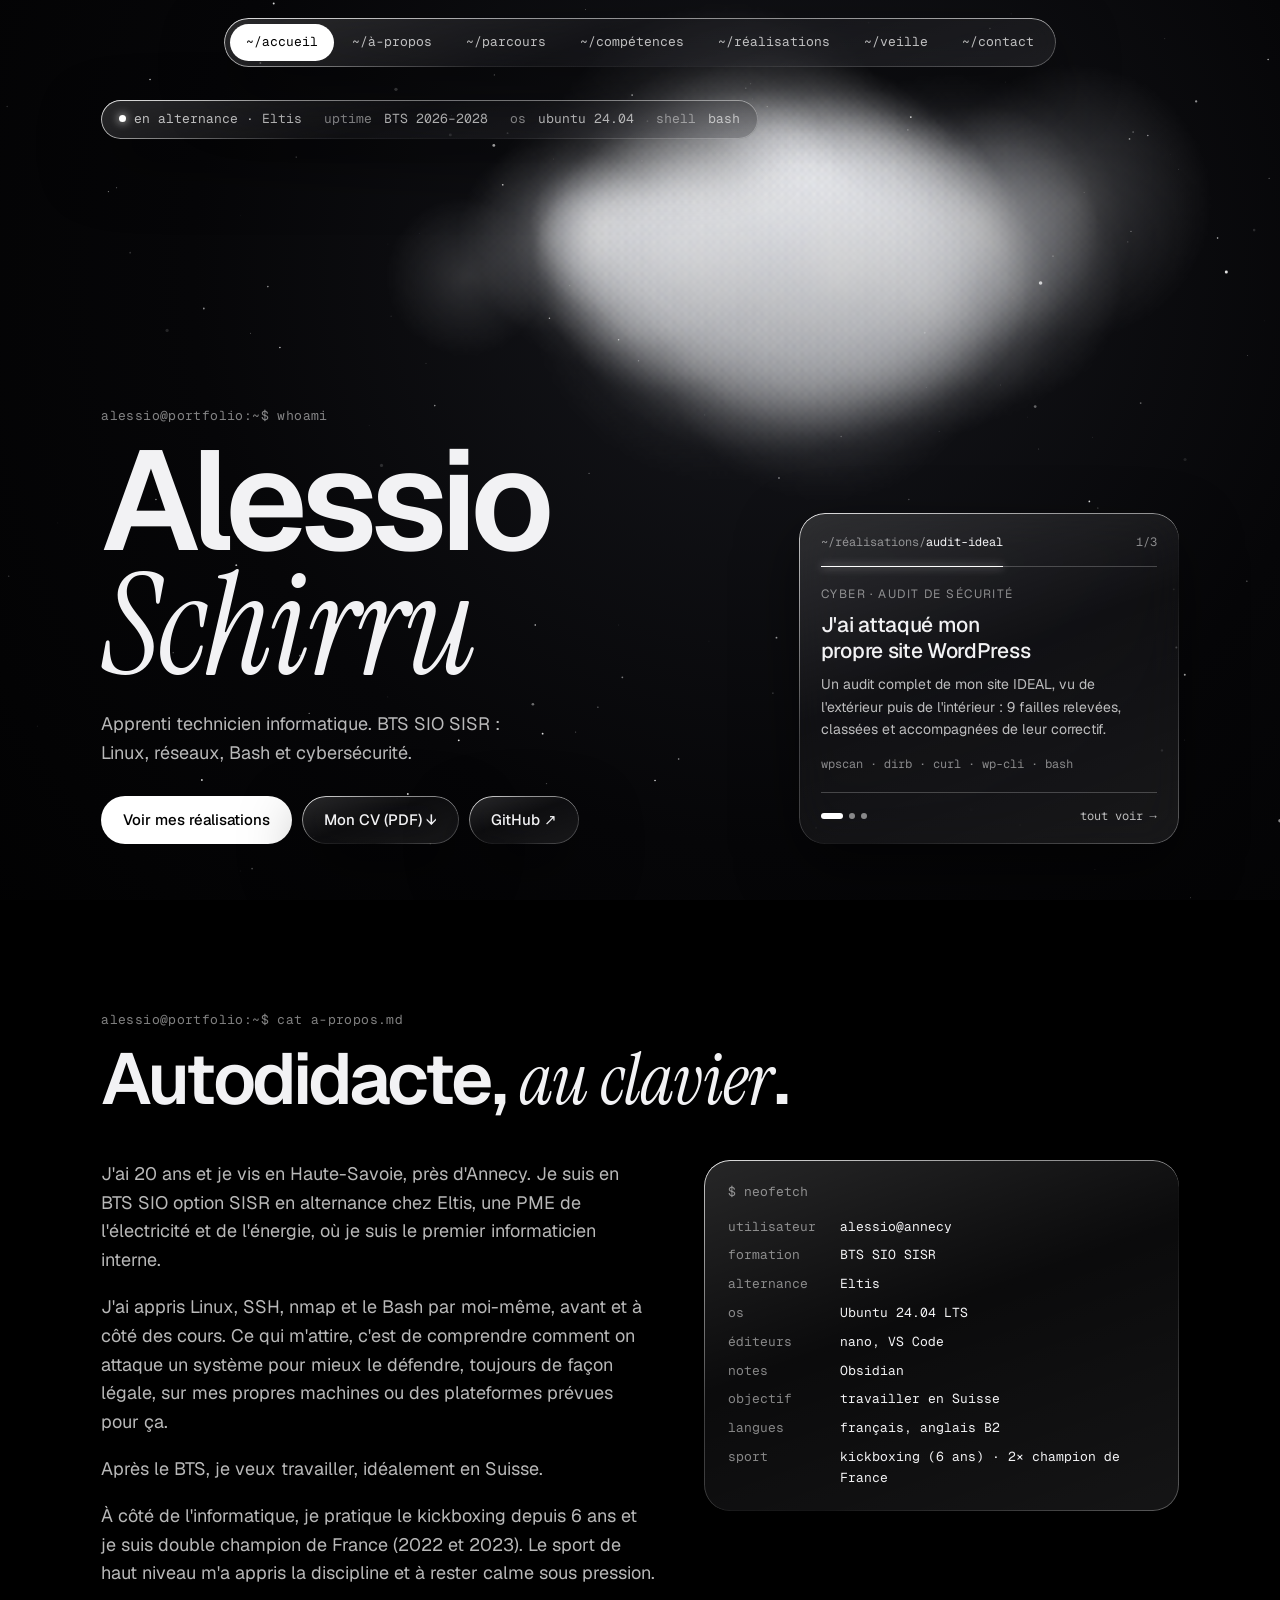
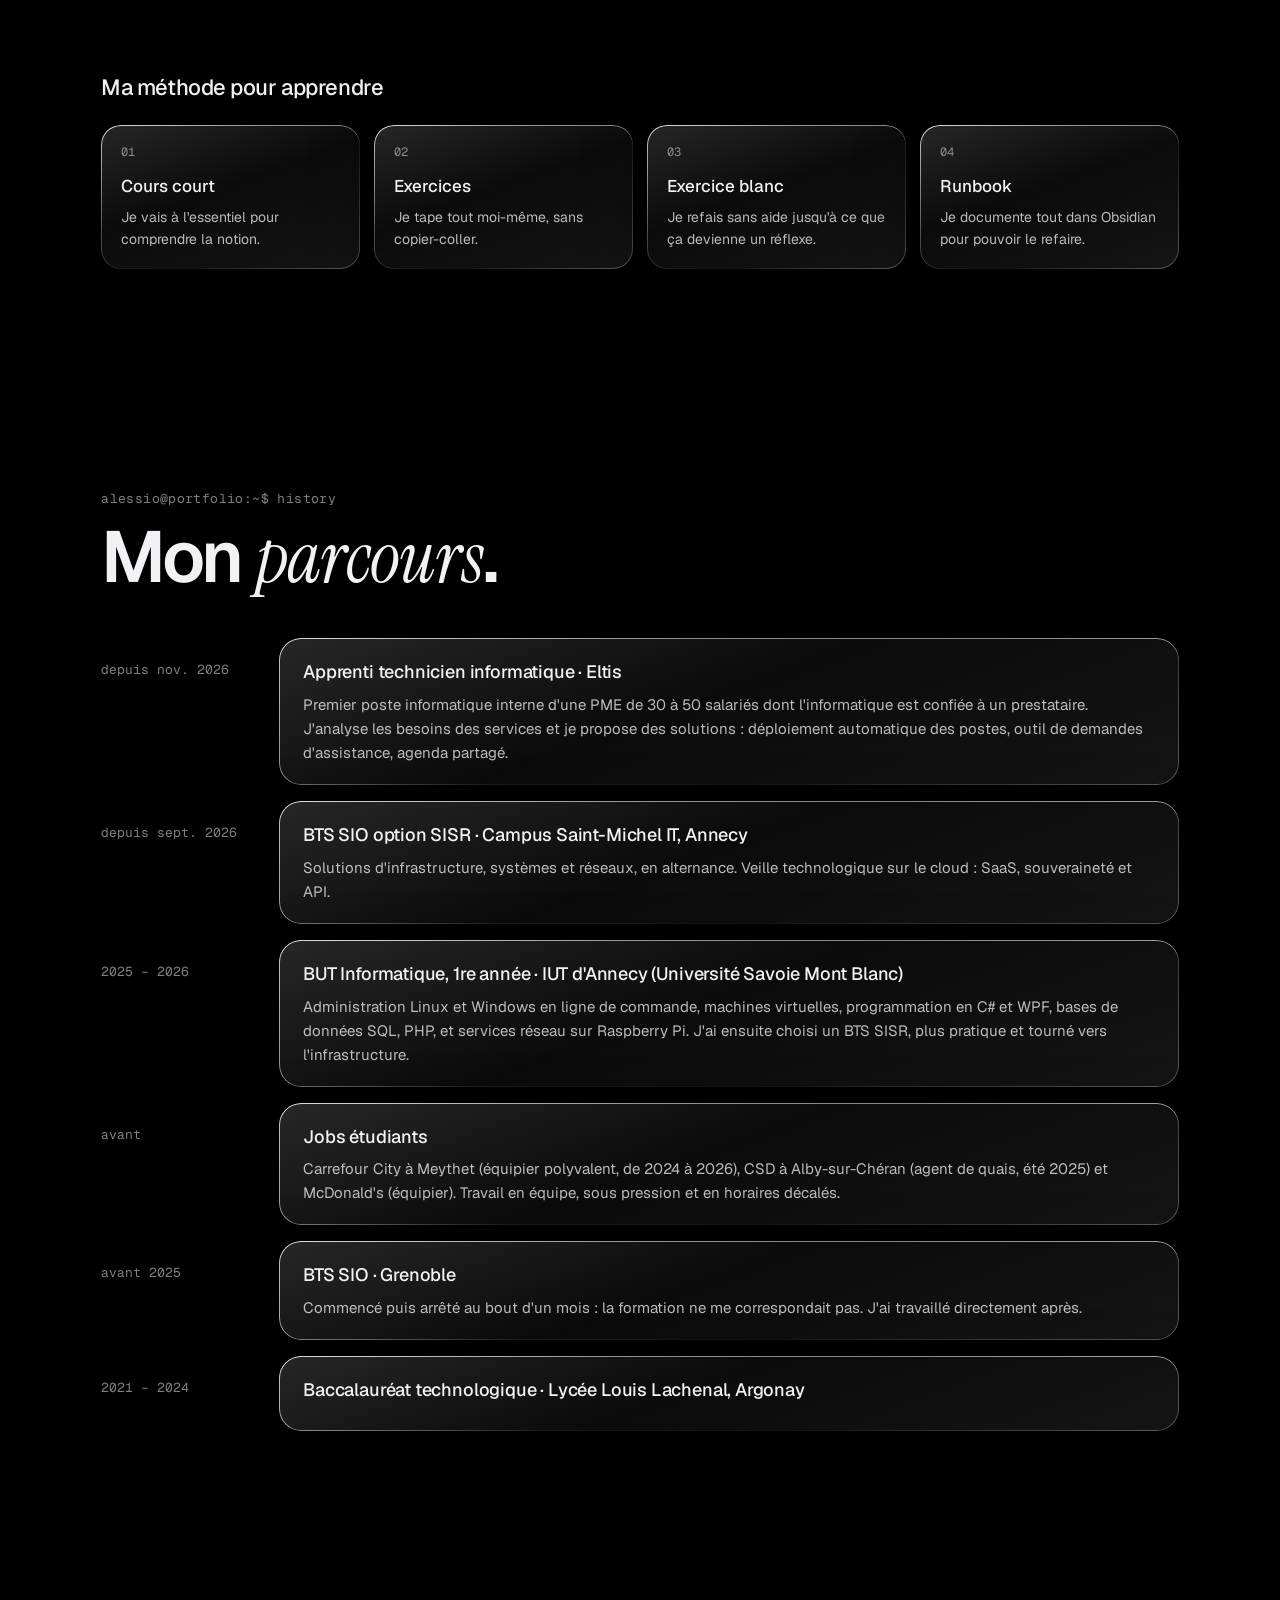
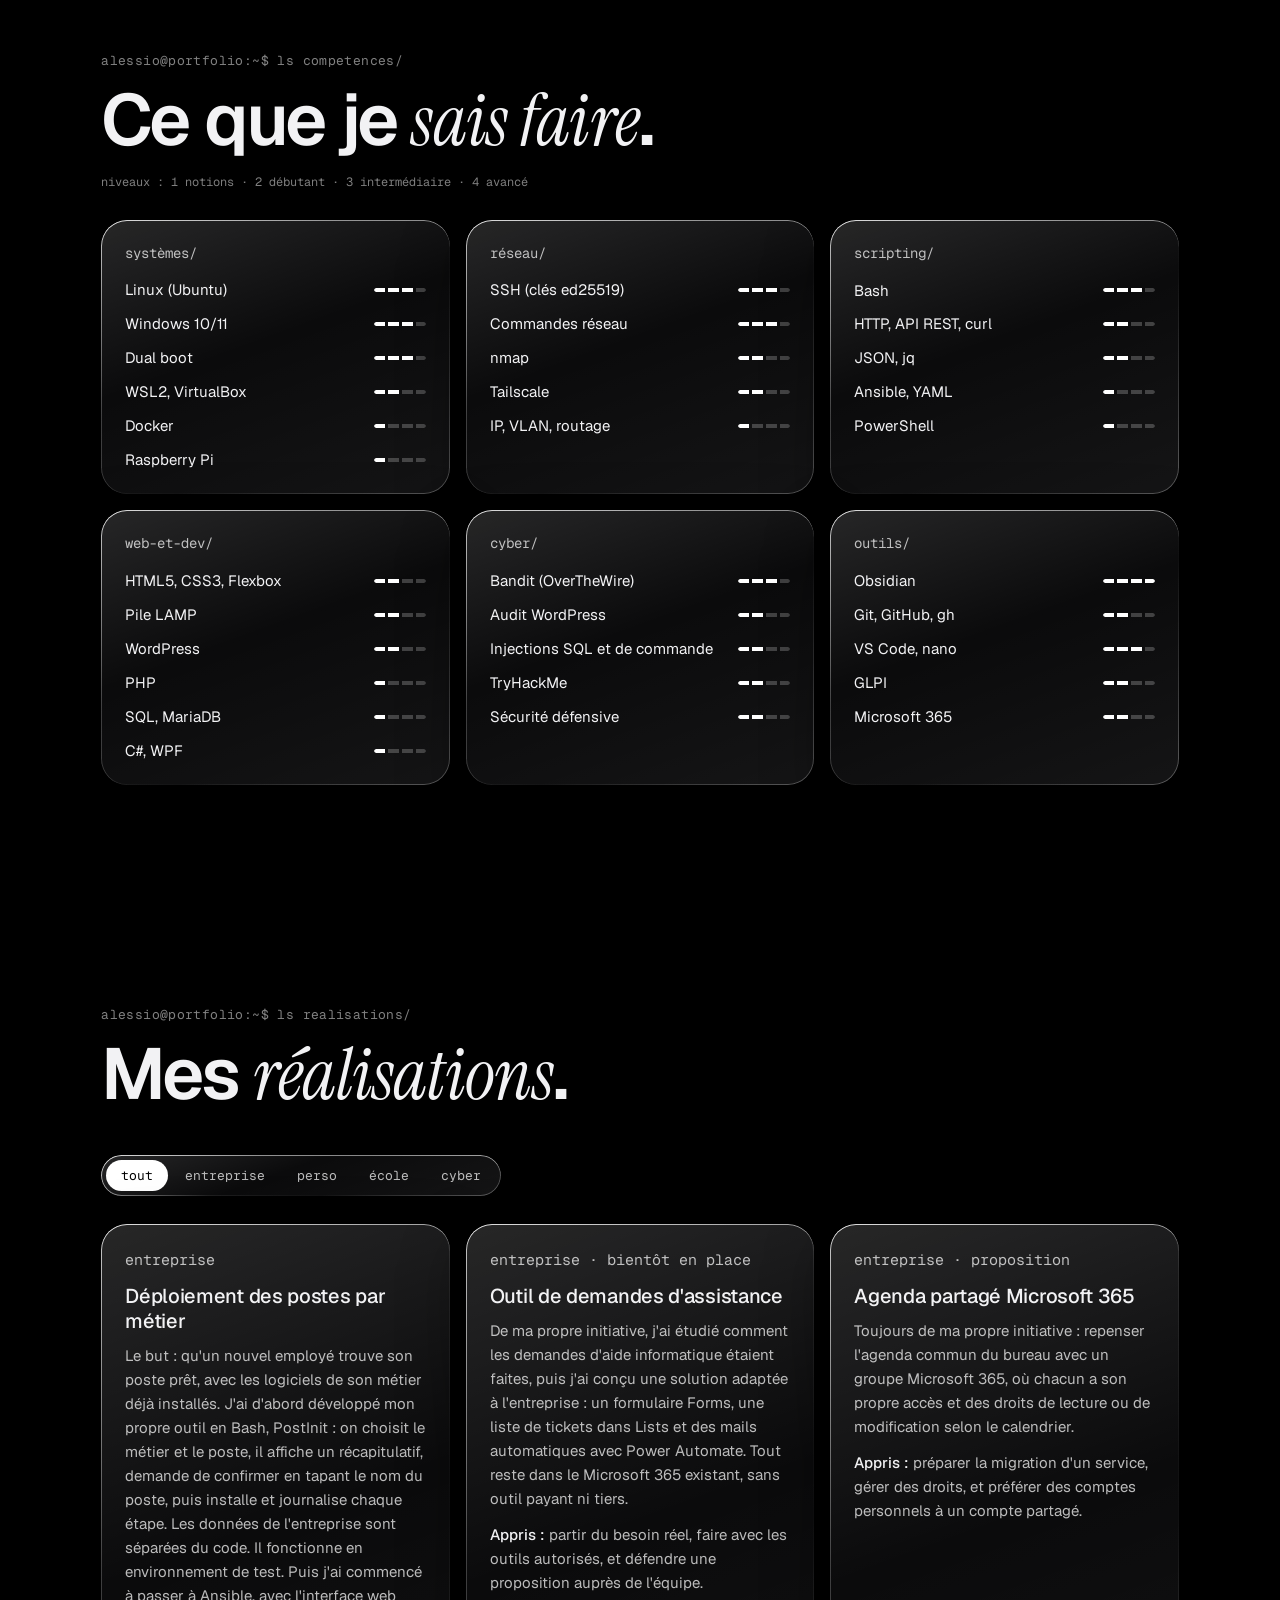
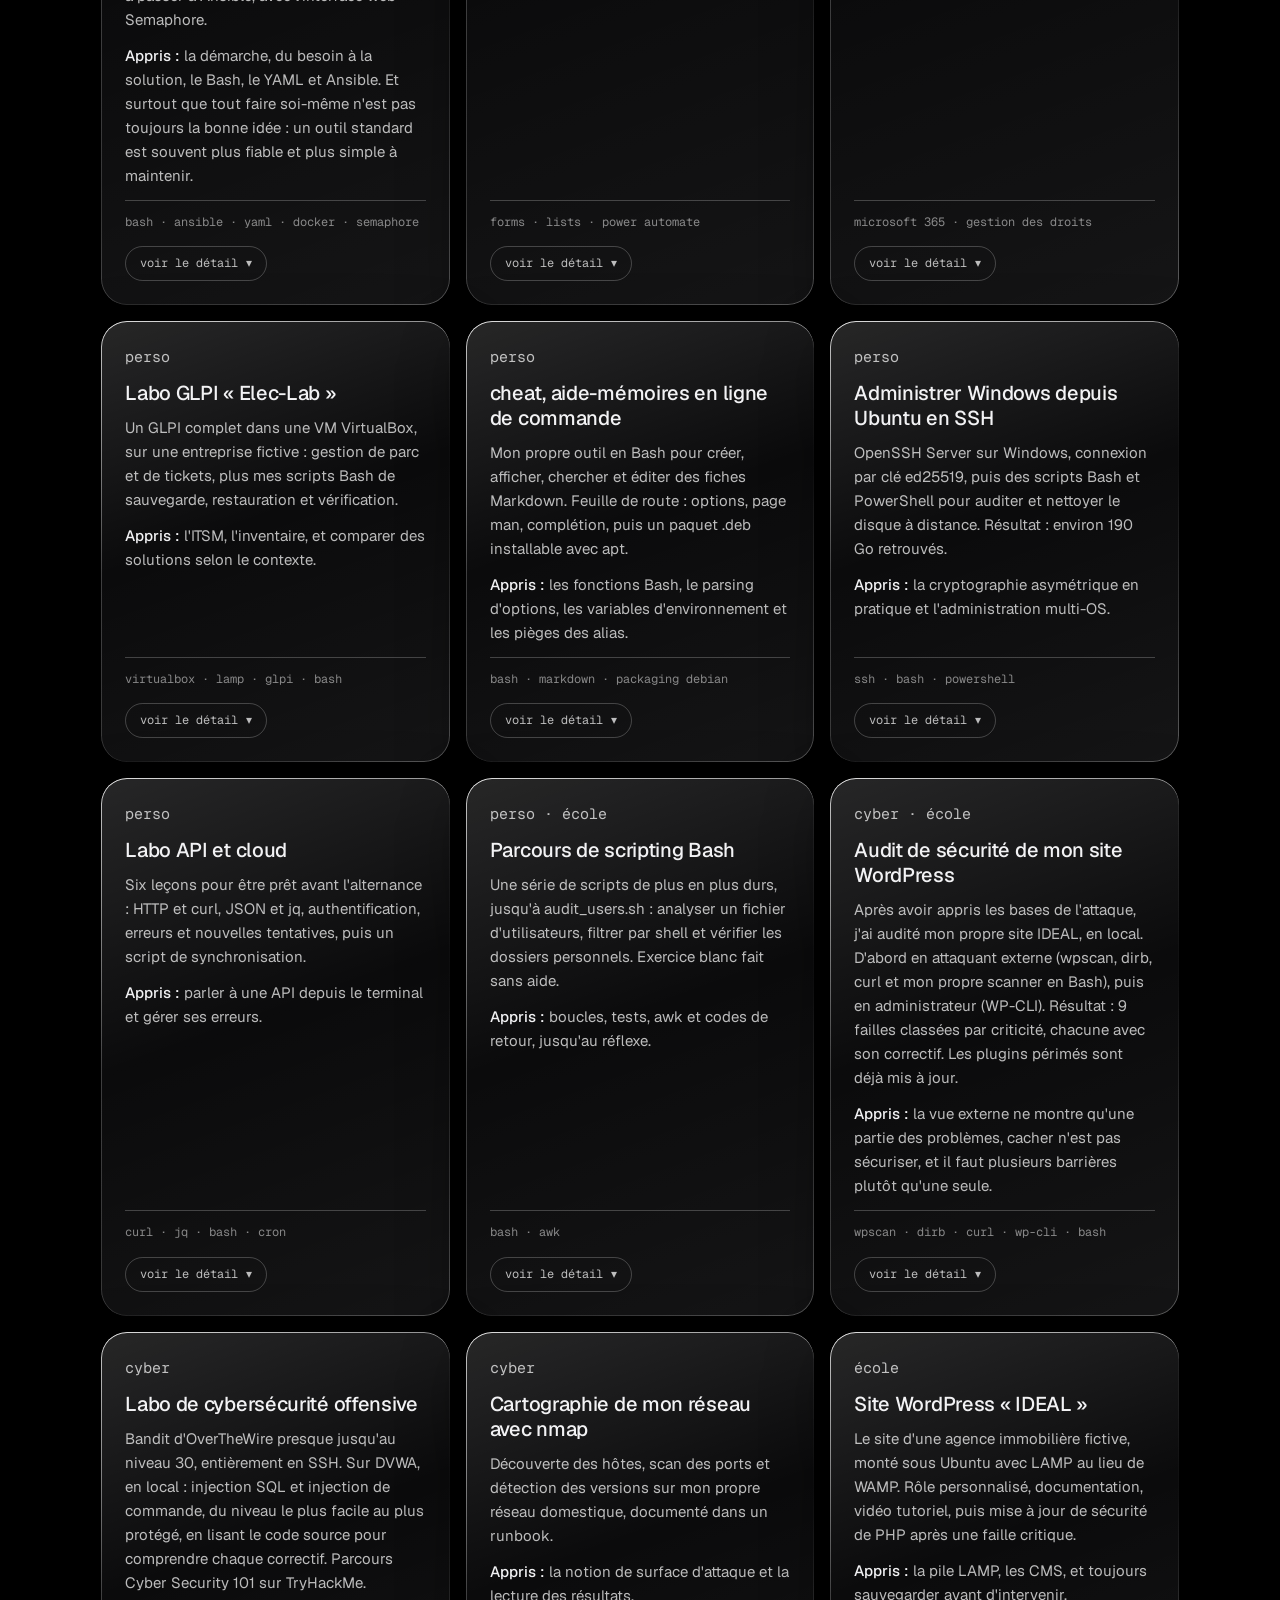
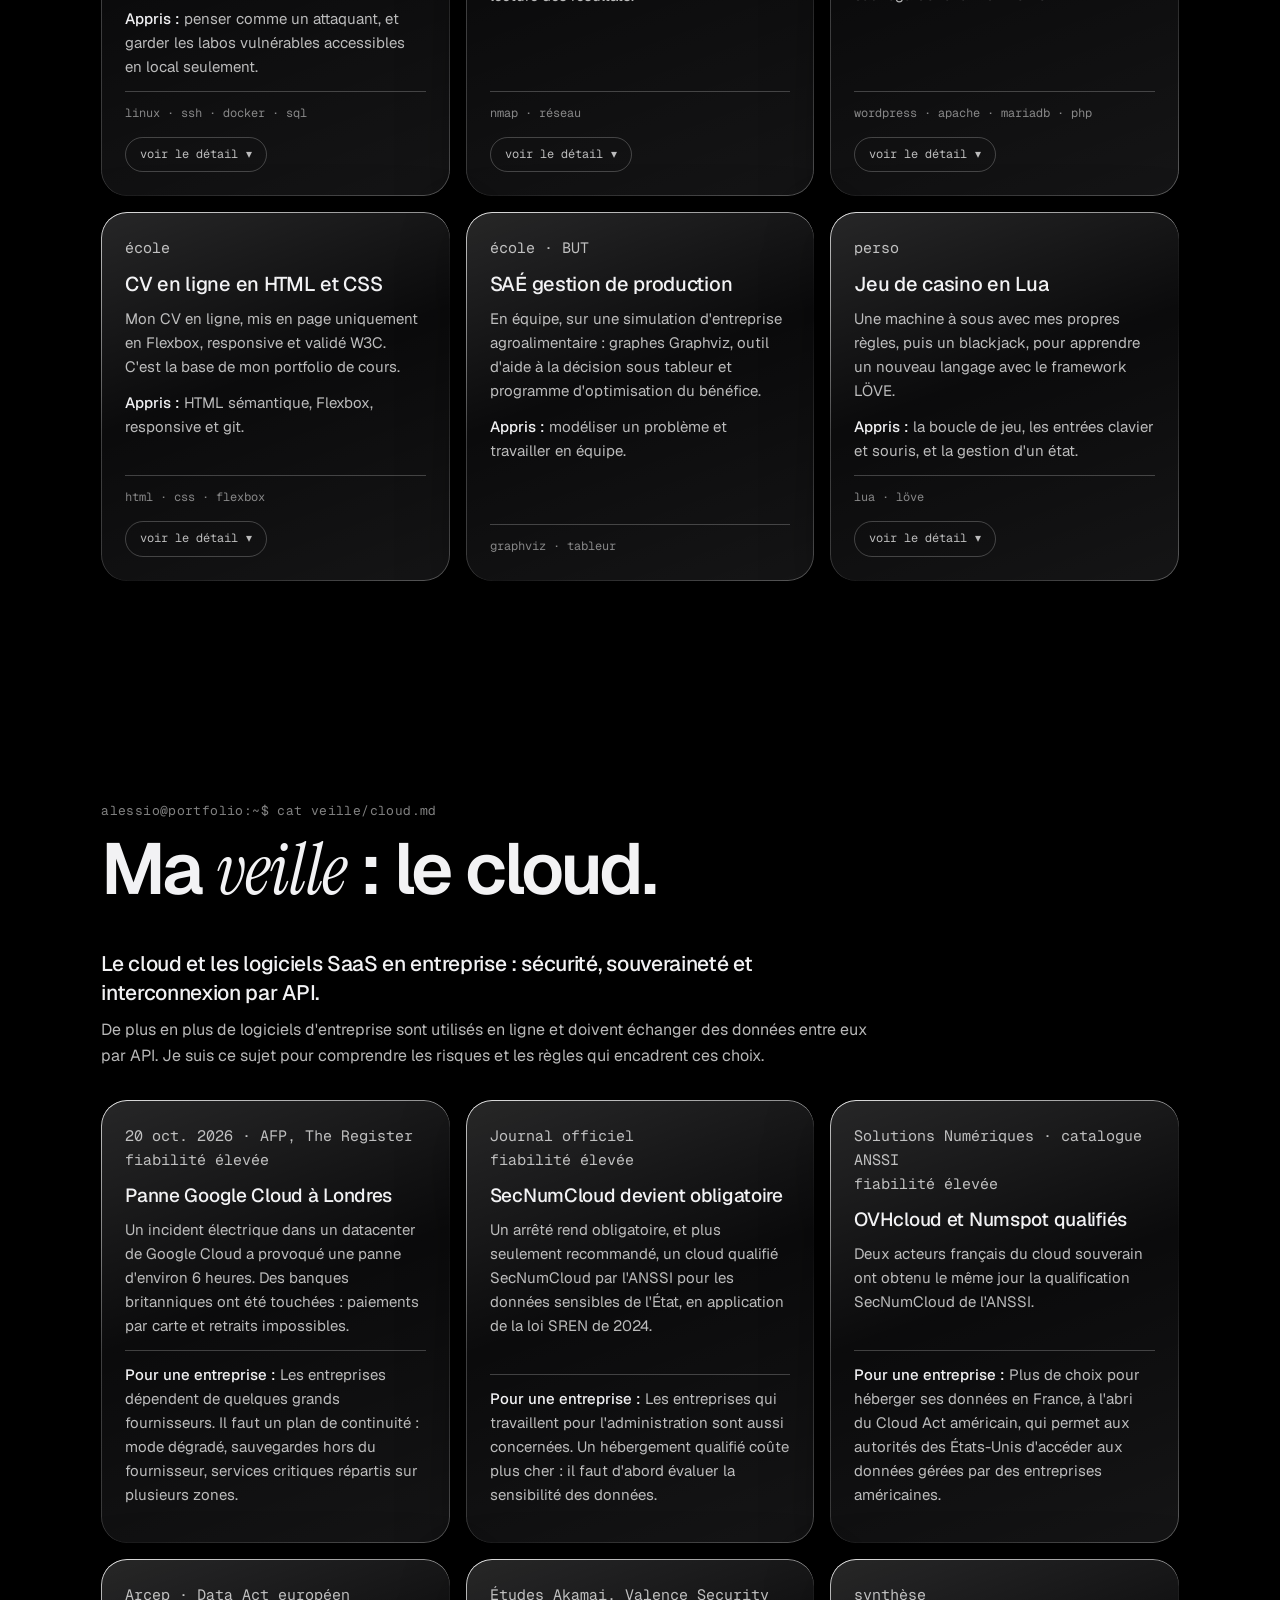
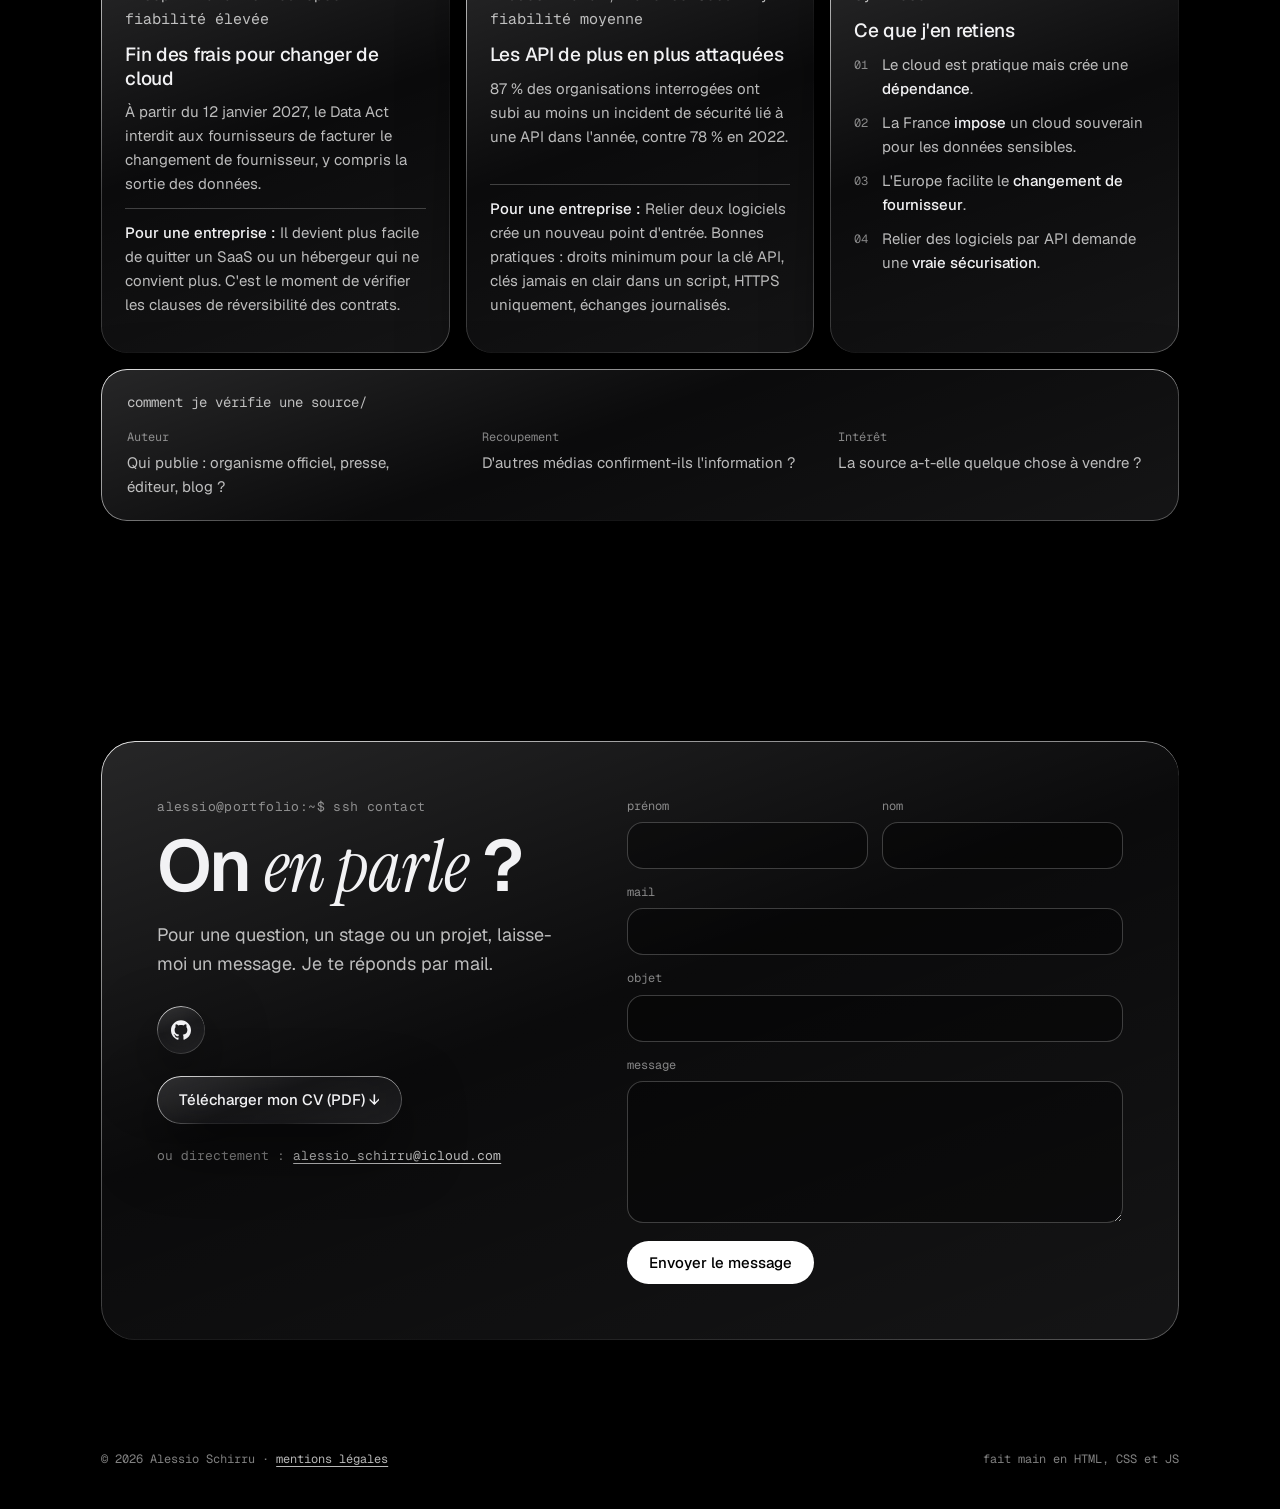
==== commit b0f01e1c: "Infos du CV dans le parcours, CV téléchargeable sans données privées Co-Authored-By: Claude Opus 5.5" ====
--- a/index.html
+++ b/index.html
@@ -64,6 +64,7 @@
             <p class="role">Apprenti technicien informatique. BTS SIO SISR : Linux, réseaux, Bash et cybersécurité.</p>
             <div class="boutons">
               <a href="#realisations" class="bouton bouton-plein">Voir mes réalisations</a>
+              <a href="cv/Alessio-Schirru-CV.pdf" class="bouton verre" download>Mon CV (PDF) ↓</a>
               <a href="https://github.com/alessio-schirru" class="bouton verre" target="_blank" rel="noopener">GitHub ↗</a>
             </div>
           </div>
@@ -120,7 +121,7 @@
             <p>J'ai 20 ans et je vis en Haute-Savoie, près d'Annecy. Je suis en BTS SIO option SISR en alternance chez Eltis, une PME de l'électricité et de l'énergie, où je suis le premier informaticien interne.</p>
             <p>J'ai appris Linux, SSH, nmap et le Bash par moi-même, avant et à côté des cours. Ce qui m'attire, c'est de comprendre comment on attaque un système pour mieux le défendre, toujours de façon légale, sur mes propres machines ou des plateformes prévues pour ça.</p>
             <p>Après le BTS, je veux travailler, idéalement en Suisse.</p>
-            <p>À côté de l'informatique, je suis double champion de France de kickboxing (2022 et 2023). Le sport de haut niveau m'a appris la discipline et à rester calme sous pression.</p>
+            <p>À côté de l'informatique, je pratique le kickboxing depuis 6 ans et je suis double champion de France (2022 et 2023). Le sport de haut niveau m'a appris la discipline et à rester calme sous pression.</p>
           </div>
 
           <!-- Fiche façon "neofetch" -->
@@ -135,7 +136,7 @@
               <div><dt>notes</dt><dd>Obsidian</dd></div>
               <div><dt>objectif</dt><dd>travailler en Suisse</dd></div>
               <div><dt>langues</dt><dd>français, anglais B2</dd></div>
-              <div><dt>sport</dt><dd>kickboxing · 2× champion de France</dd></div>
+              <div><dt>sport</dt><dd>kickboxing (6 ans) · 2× champion de France</dd></div>
             </dl>
           </div>
         </div>
@@ -174,15 +175,15 @@
           <li class="frise-element apparition">
             <span class="frise-date mono">2025 – 2026</span>
             <div class="frise-carte verre">
-              <h3>BUT Informatique, 1re année · IUT d'Annecy</h3>
-              <p>Bases en développement et en gestion de projet. J'ai ensuite choisi un BTS SISR, plus pratique et tourné vers l'infrastructure.</p>
+              <h3>BUT Informatique, 1re année · IUT d'Annecy (Université Savoie Mont Blanc)</h3>
+              <p>Administration Linux et Windows en ligne de commande, machines virtuelles, programmation en C# et WPF, bases de données SQL, PHP, et services réseau sur Raspberry Pi. J'ai ensuite choisi un BTS SISR, plus pratique et tourné vers l'infrastructure.</p>
             </div>
           </li>
           <li class="frise-element apparition">
             <span class="frise-date mono">avant</span>
             <div class="frise-carte verre">
               <h3>Jobs étudiants</h3>
-              <p>Carrefour (employé polyvalent), McDonald's (équipier), CSD (agent de quais). Travail en équipe, sous pression et en horaires décalés.</p>
+              <p>Carrefour City à Meythet (équipier polyvalent, de 2024 à 2026), CSD à Alby-sur-Chéran (agent de quais, été 2025) et McDonald's (équipier). Travail en équipe, sous pression et en horaires décalés.</p>
             </div>
           </li>
           <li class="frise-element apparition">
@@ -190,6 +191,12 @@
             <div class="frise-carte verre">
               <h3>BTS SIO · Grenoble</h3>
               <p>Commencé puis arrêté au bout d'un mois : la formation ne me correspondait pas. J'ai travaillé directement après.</p>
+            </div>
+          </li>
+          <li class="frise-element apparition">
+            <span class="frise-date mono">2021 – 2024</span>
+            <div class="frise-carte verre">
+              <h3>Baccalauréat technologique · Lycée Louis Lachenal, Argonay</h3>
             </div>
           </li>
         </ol>
@@ -213,6 +220,7 @@
               <li><span>Dual boot</span><span class="niveau" data-niveau="3"></span></li>
               <li><span>WSL2, VirtualBox</span><span class="niveau" data-niveau="2"></span></li>
               <li><span>Docker</span><span class="niveau" data-niveau="1"></span></li>
+              <li><span>Raspberry Pi</span><span class="niveau" data-niveau="1"></span></li>
             </ul>
           </div>
           <div class="bloc verre apparition">
@@ -236,12 +244,14 @@
             </ul>
           </div>
           <div class="bloc verre apparition">
-            <h3 class="mono">web/</h3>
+            <h3 class="mono">web-et-dev/</h3>
             <ul>
               <li><span>HTML5, CSS3, Flexbox</span><span class="niveau" data-niveau="2"></span></li>
               <li><span>Pile LAMP</span><span class="niveau" data-niveau="2"></span></li>
               <li><span>WordPress</span><span class="niveau" data-niveau="2"></span></li>
+              <li><span>PHP</span><span class="niveau" data-niveau="1"></span></li>
               <li><span>SQL, MariaDB</span><span class="niveau" data-niveau="1"></span></li>
+              <li><span>C#, WPF</span><span class="niveau" data-niveau="1"></span></li>
             </ul>
           </div>
           <div class="bloc verre apparition">
@@ -609,7 +619,9 @@
 
             <!-- Mail caché aux robots : il est reconstitué par js/interactions.js (partie 6).
                  Pour le changer : modifier data-nom (avant le @) et data-domaine (après le @). -->
-            <p class="contact-mail mono">ou directement : <a href="#contact" id="lien-mail" data-nom="aschirru74" data-domaine="icloud.com">afficher mon mail</a></p>
+            <a href="cv/Alessio-Schirru-CV.pdf" class="bouton verre contact-cv" download>Télécharger mon CV (PDF) ↓</a>
+
+            <p class="contact-mail mono">ou directement : <a href="#contact" id="lien-mail" data-nom="alessio_schirru" data-domaine="icloud.com">afficher mon mail</a></p>
           </div>
 
           <!-- Formulaire : les messages passent par le service Web3Forms, qui les transfère par mail.
--- a/css/style.css
+++ b/css/style.css
@@ -747,6 +747,7 @@
 .reseau:hover { transform: translateY(-3px) scale(1.06); background: var(--couleur-accent); color: var(--couleur-sur-accent); }
 .reseau[href=""] { display: none; } /* réseau pas encore renseigné */
 
+.contact-cv { margin-top: 22px; }
 .contact-mail { margin: 22px 0 0; font-size: 13px; color: var(--couleur-texte-faible); }
 .contact-mail a { color: var(--couleur-texte-doux); text-underline-offset: 3px; }
 
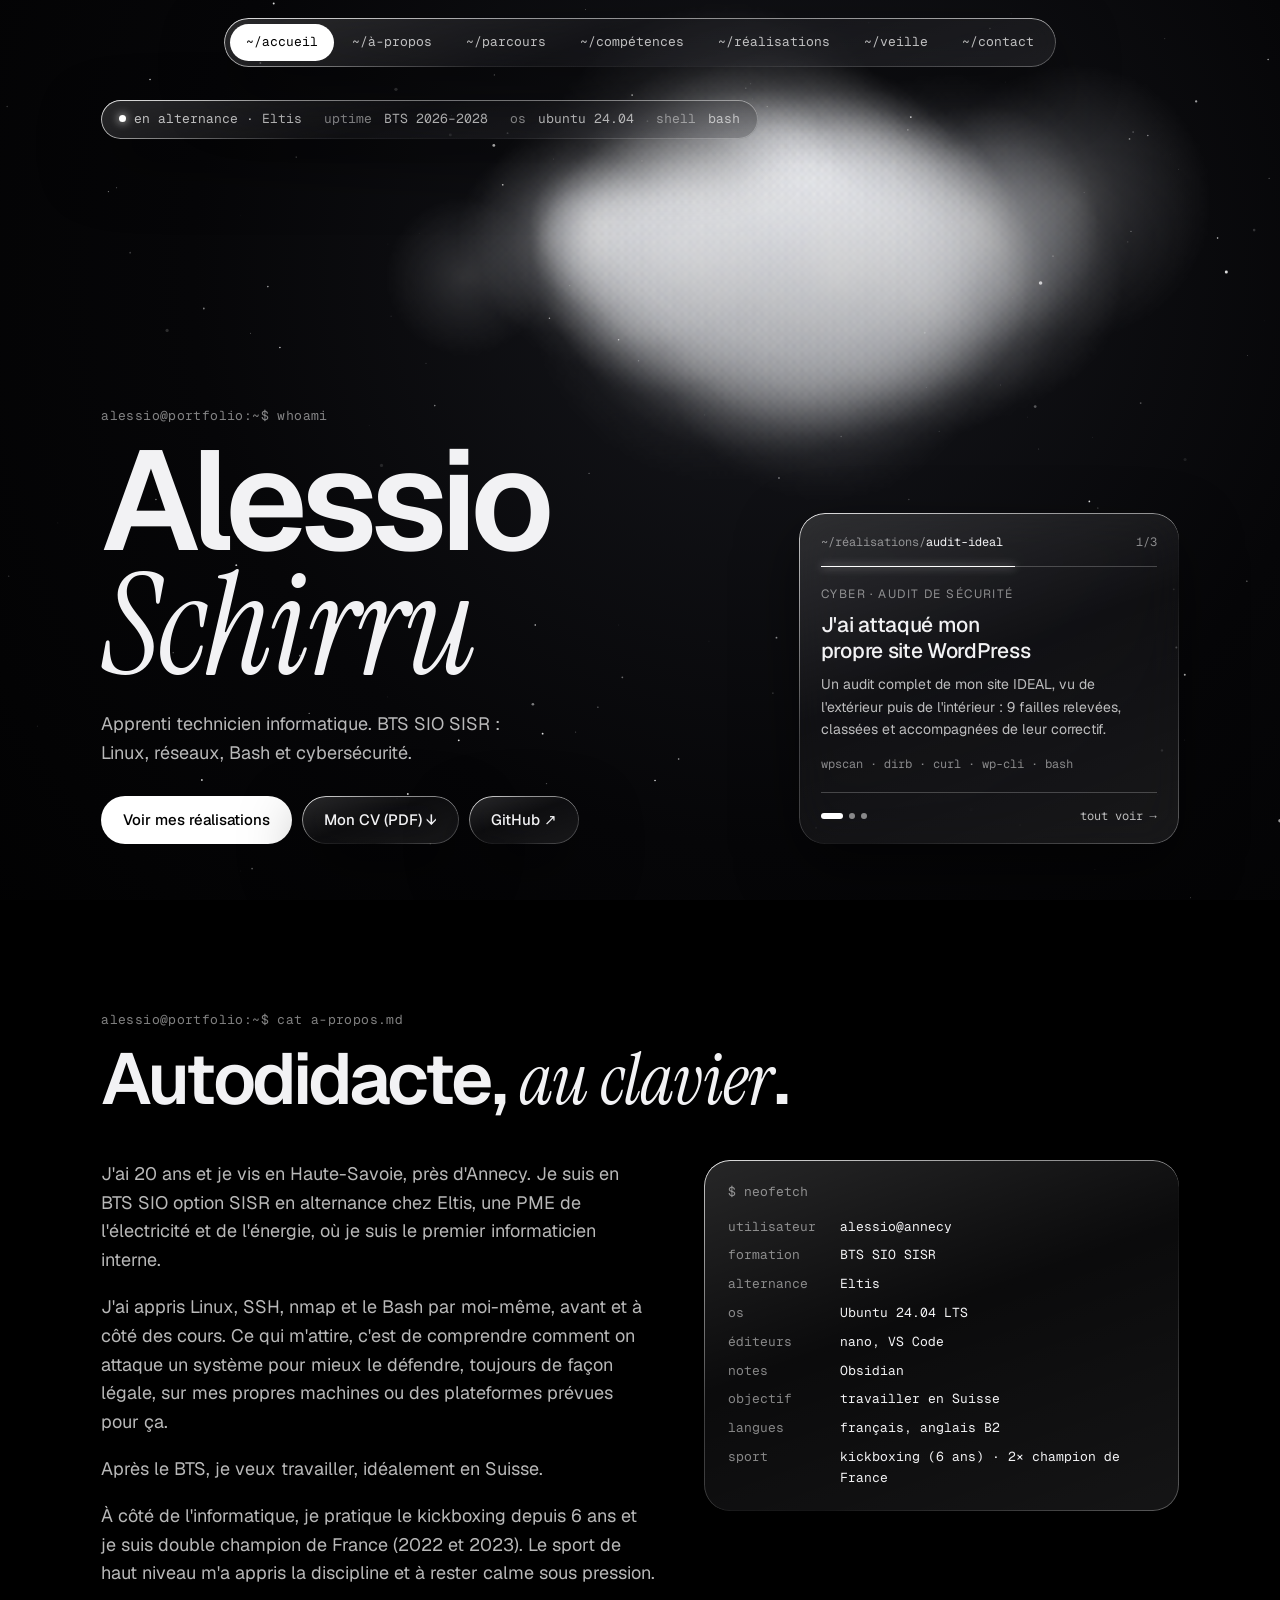
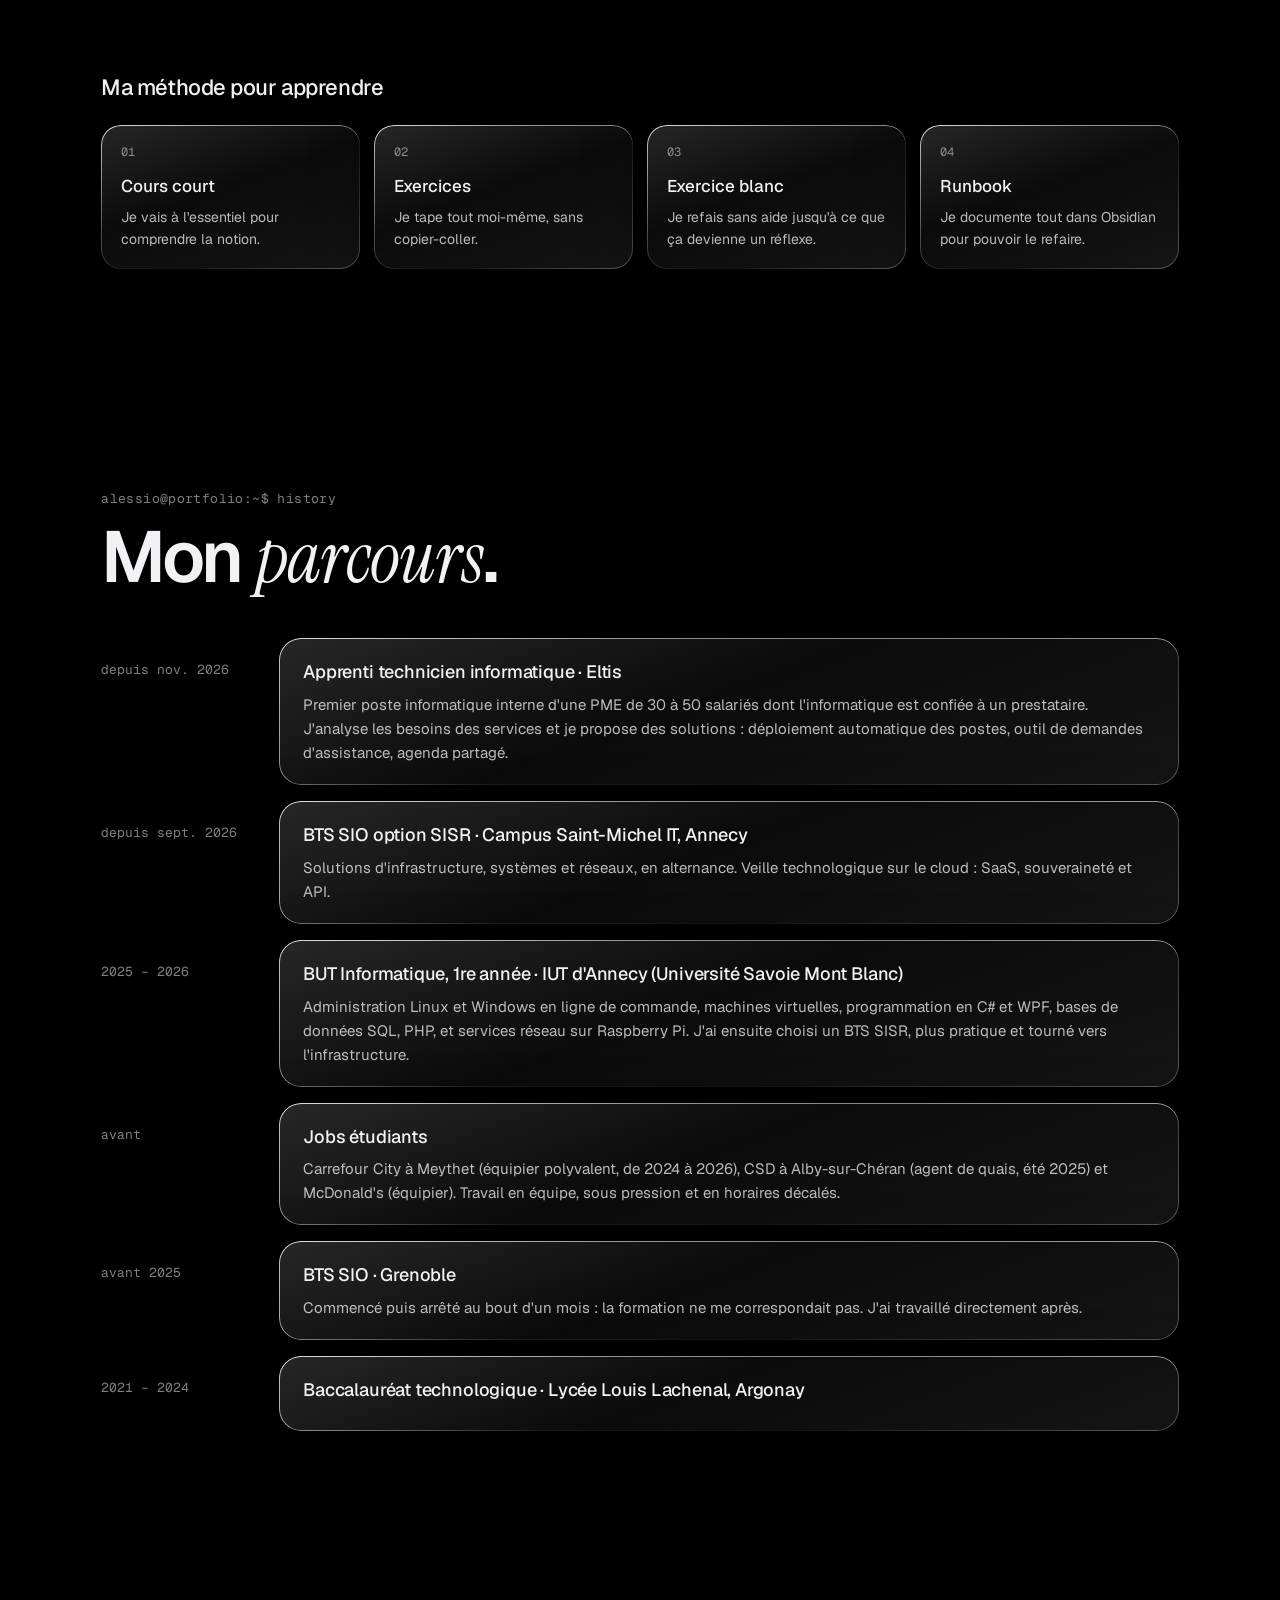
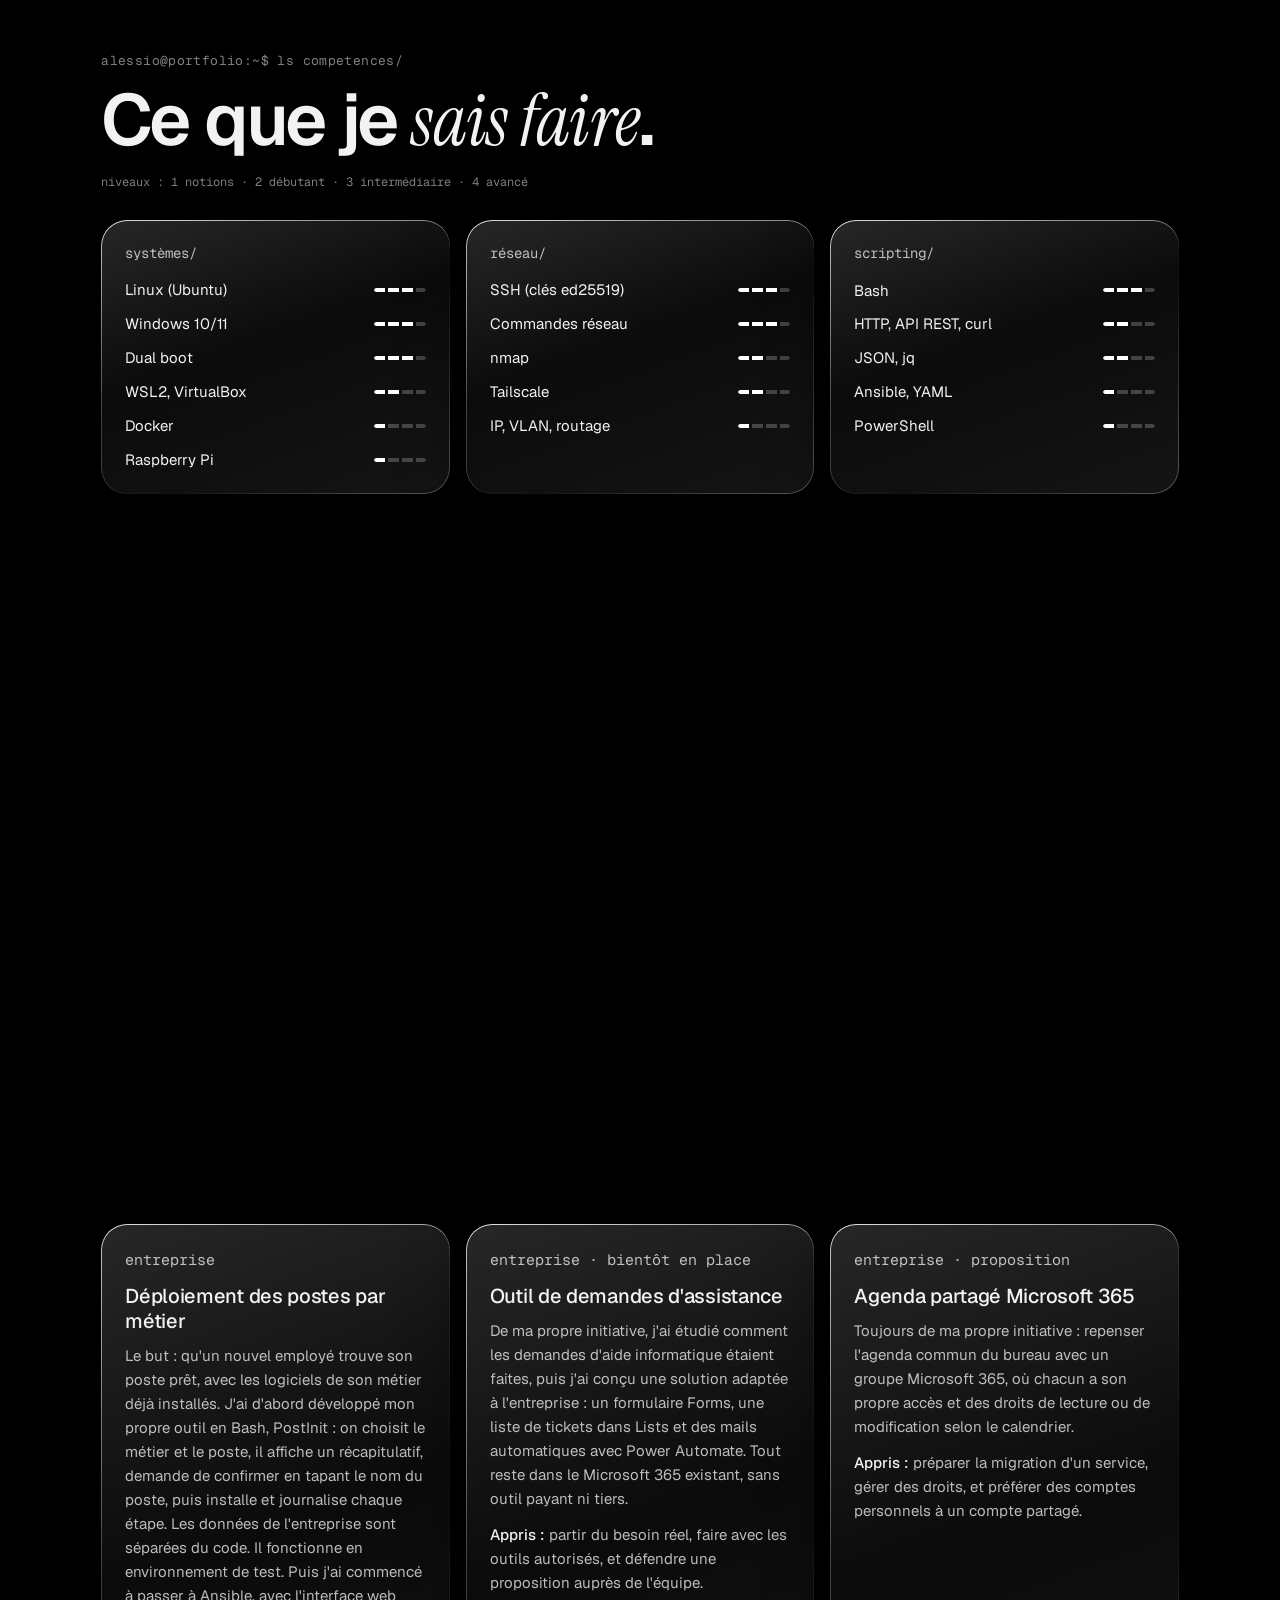
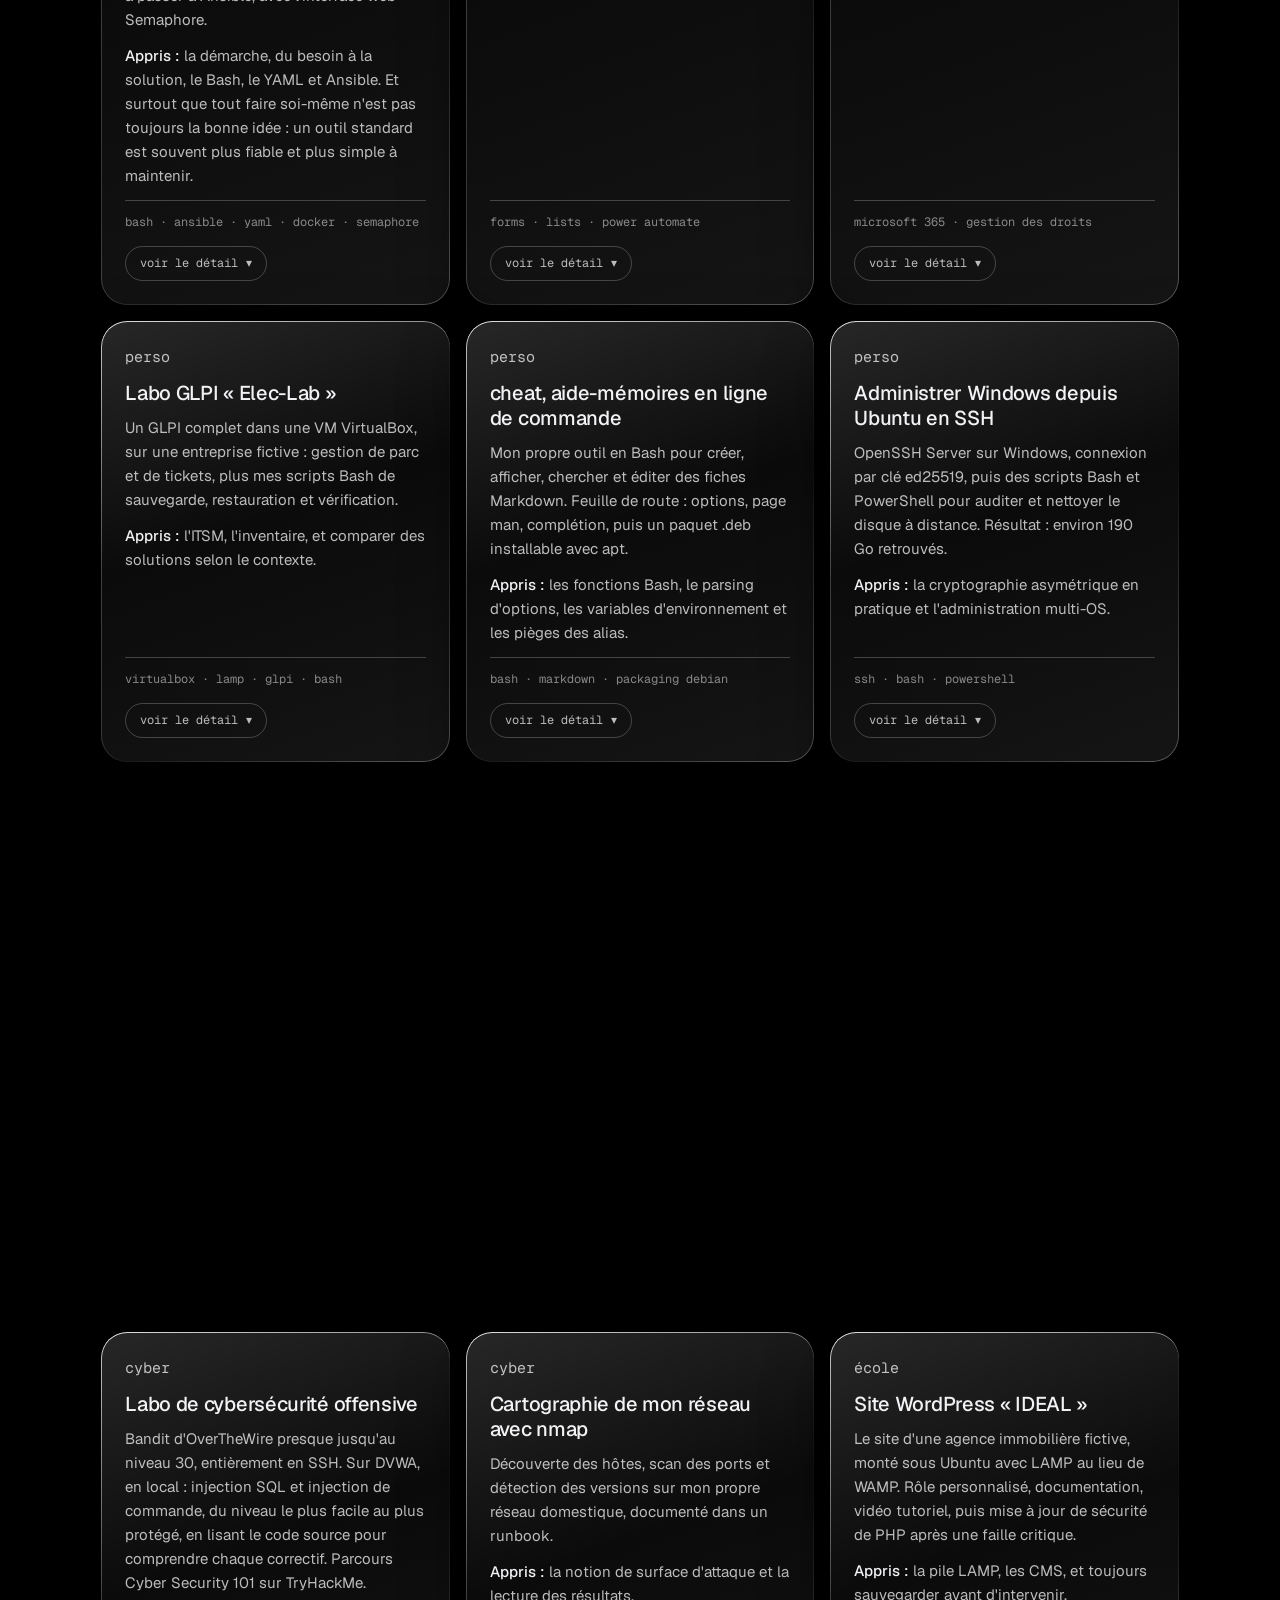
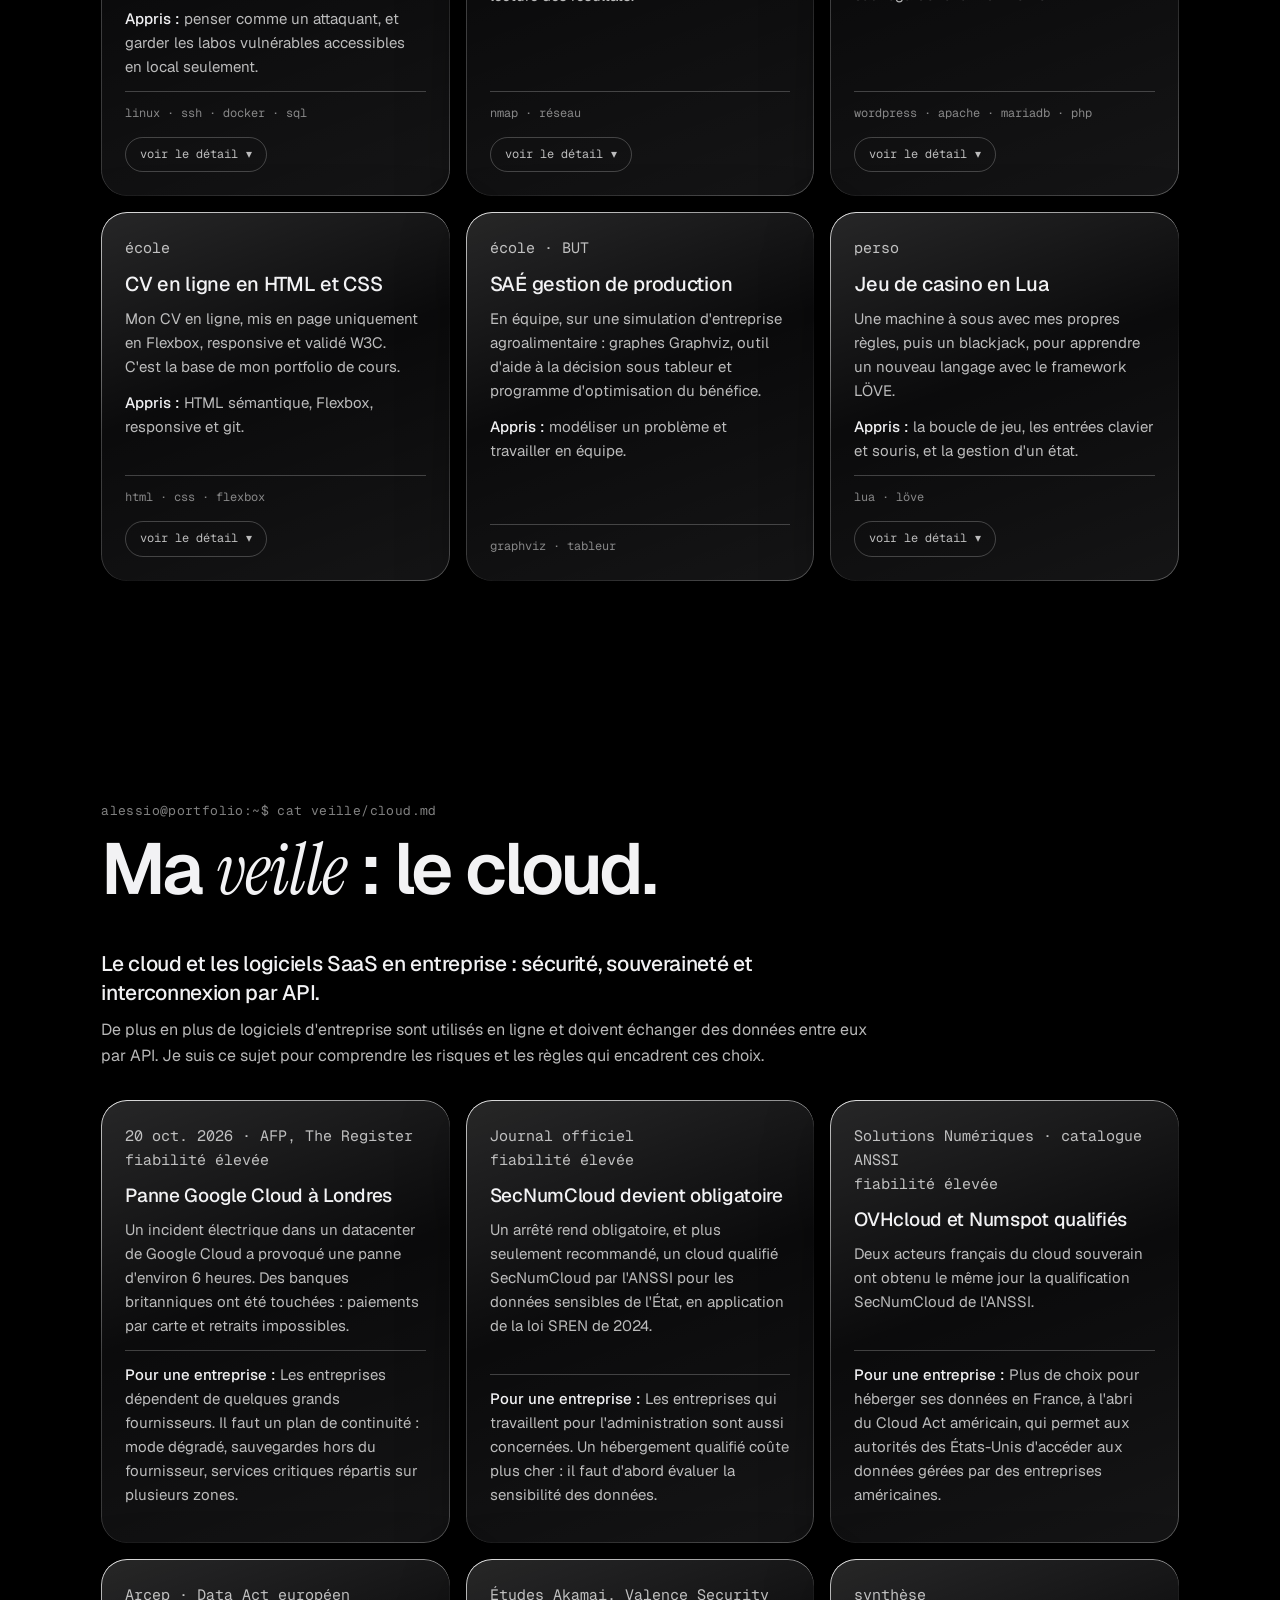
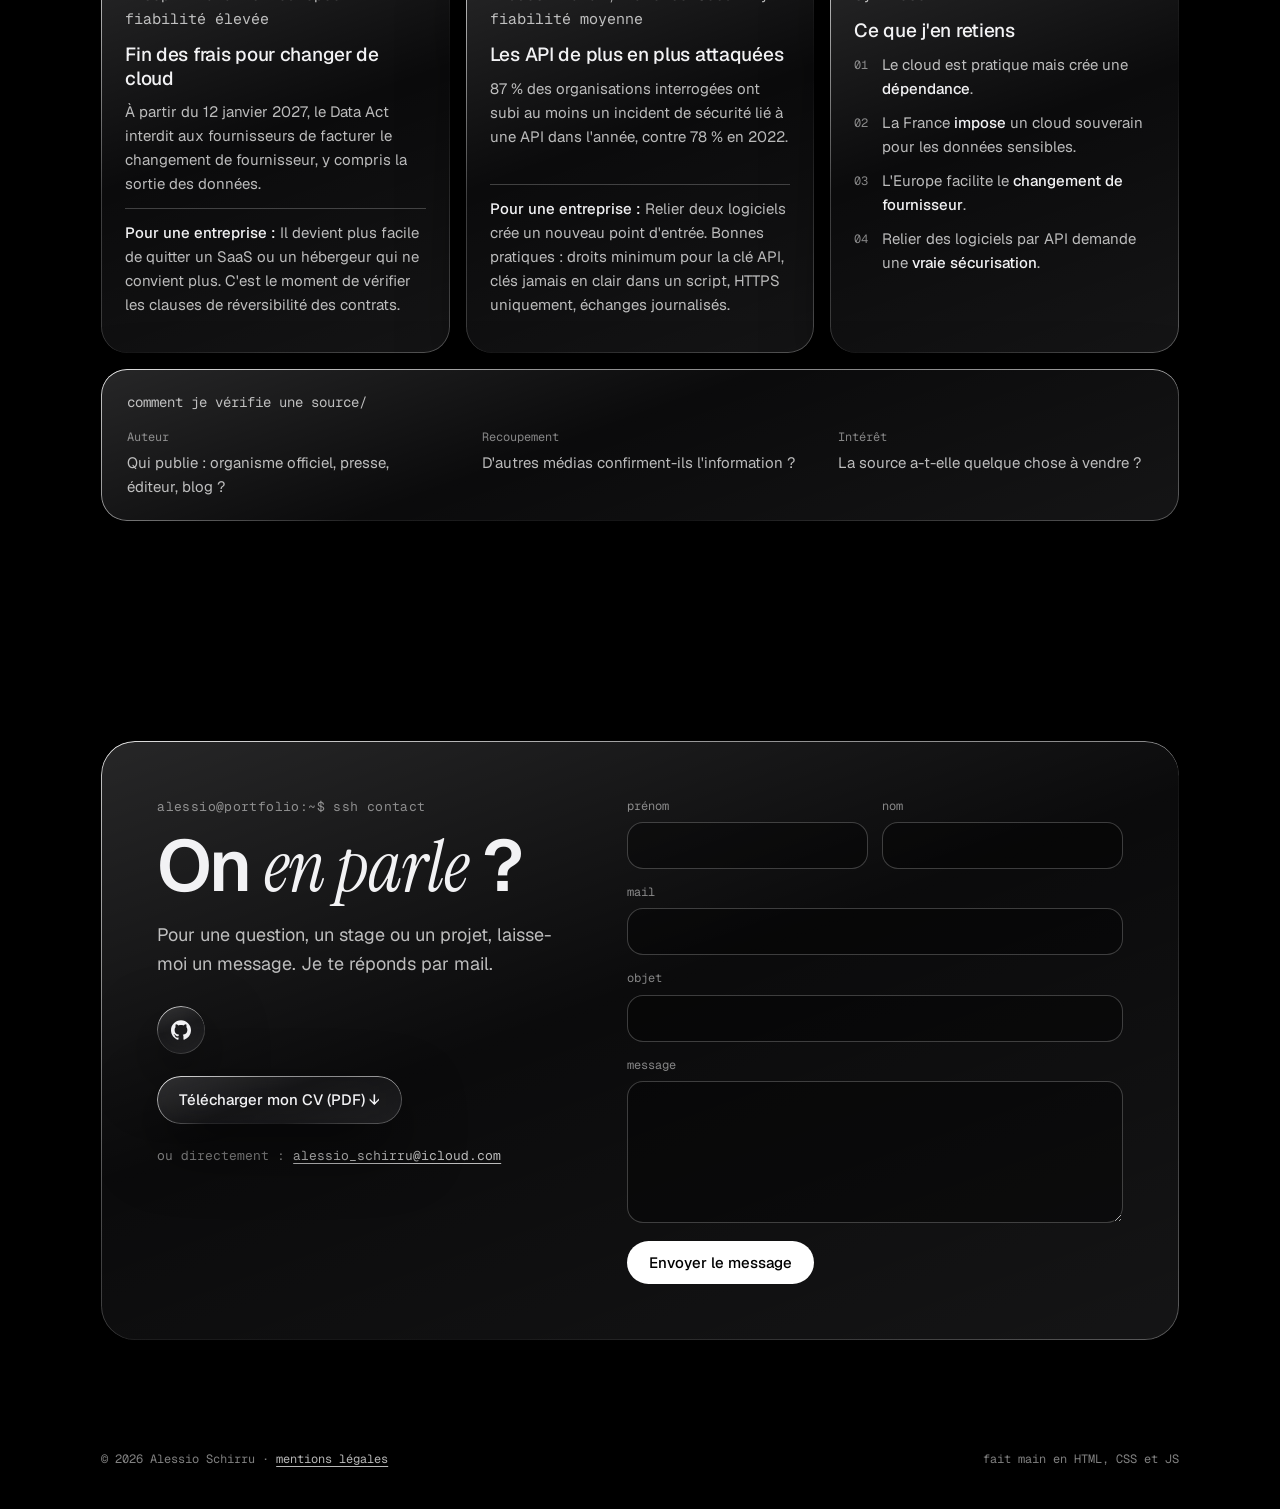
==== commit 01a2c01d: "Activation du formulaire de contact (clé Web3Forms) Co-Authored-By: Claude Opus 5.5 <noreply@anthrop" ====
--- a/index.html
+++ b/index.html
@@ -627,7 +627,7 @@
           <!-- Formulaire : les messages passent par le service Web3Forms, qui les transfère par mail.
                La clé d'accès (access_key) se récupère gratuitement sur web3forms.com. -->
           <form class="formulaire" id="formulaire" action="https://api.web3forms.com/submit" method="POST">
-            <input type="hidden" name="access_key" value="A-COMPLETER">
+            <input type="hidden" name="access_key" value="589f7a55-063e-4385-aff9-fe4c6cf09746">
             <input type="hidden" name="subject" value="Nouveau message depuis le portfolio">
             <input type="hidden" name="from_name" value="Portfolio Alessio Schirru">
             <!-- Piège à robots : champ invisible pour les humains, rempli par les robots -->
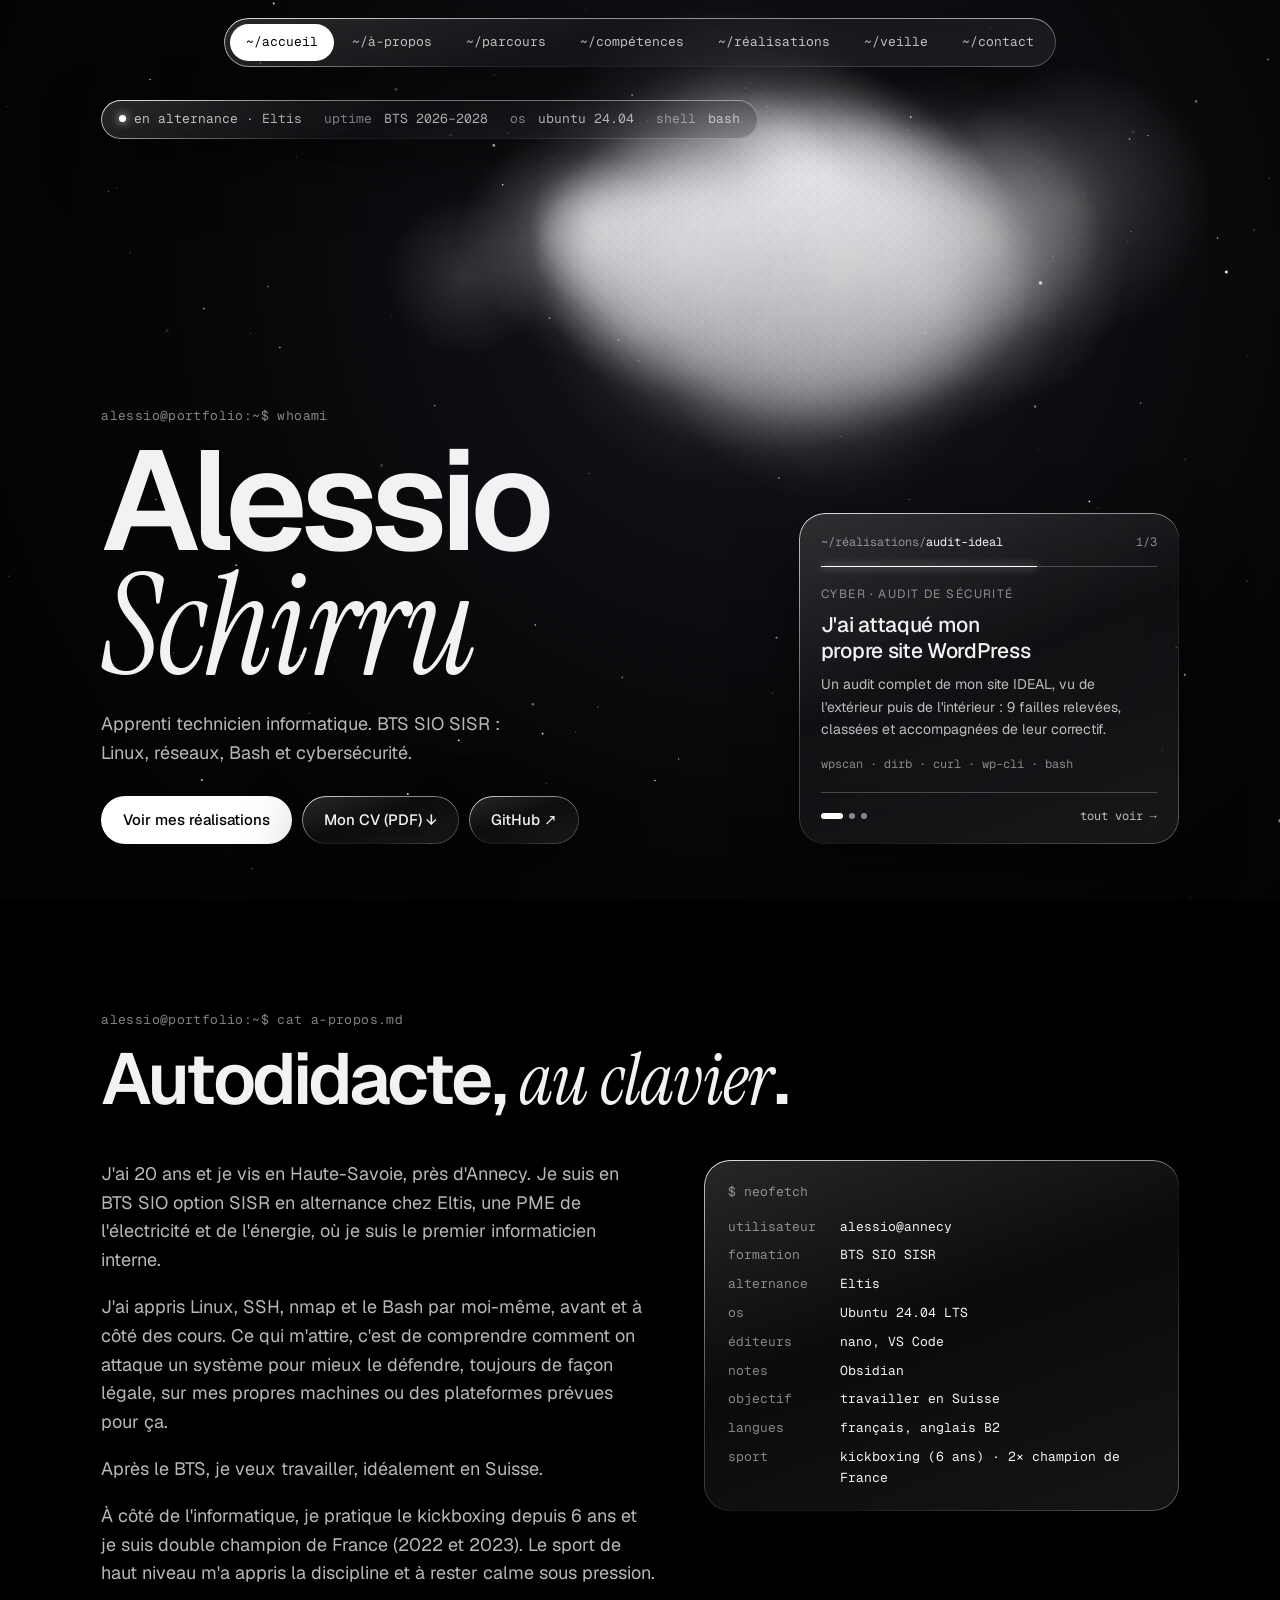
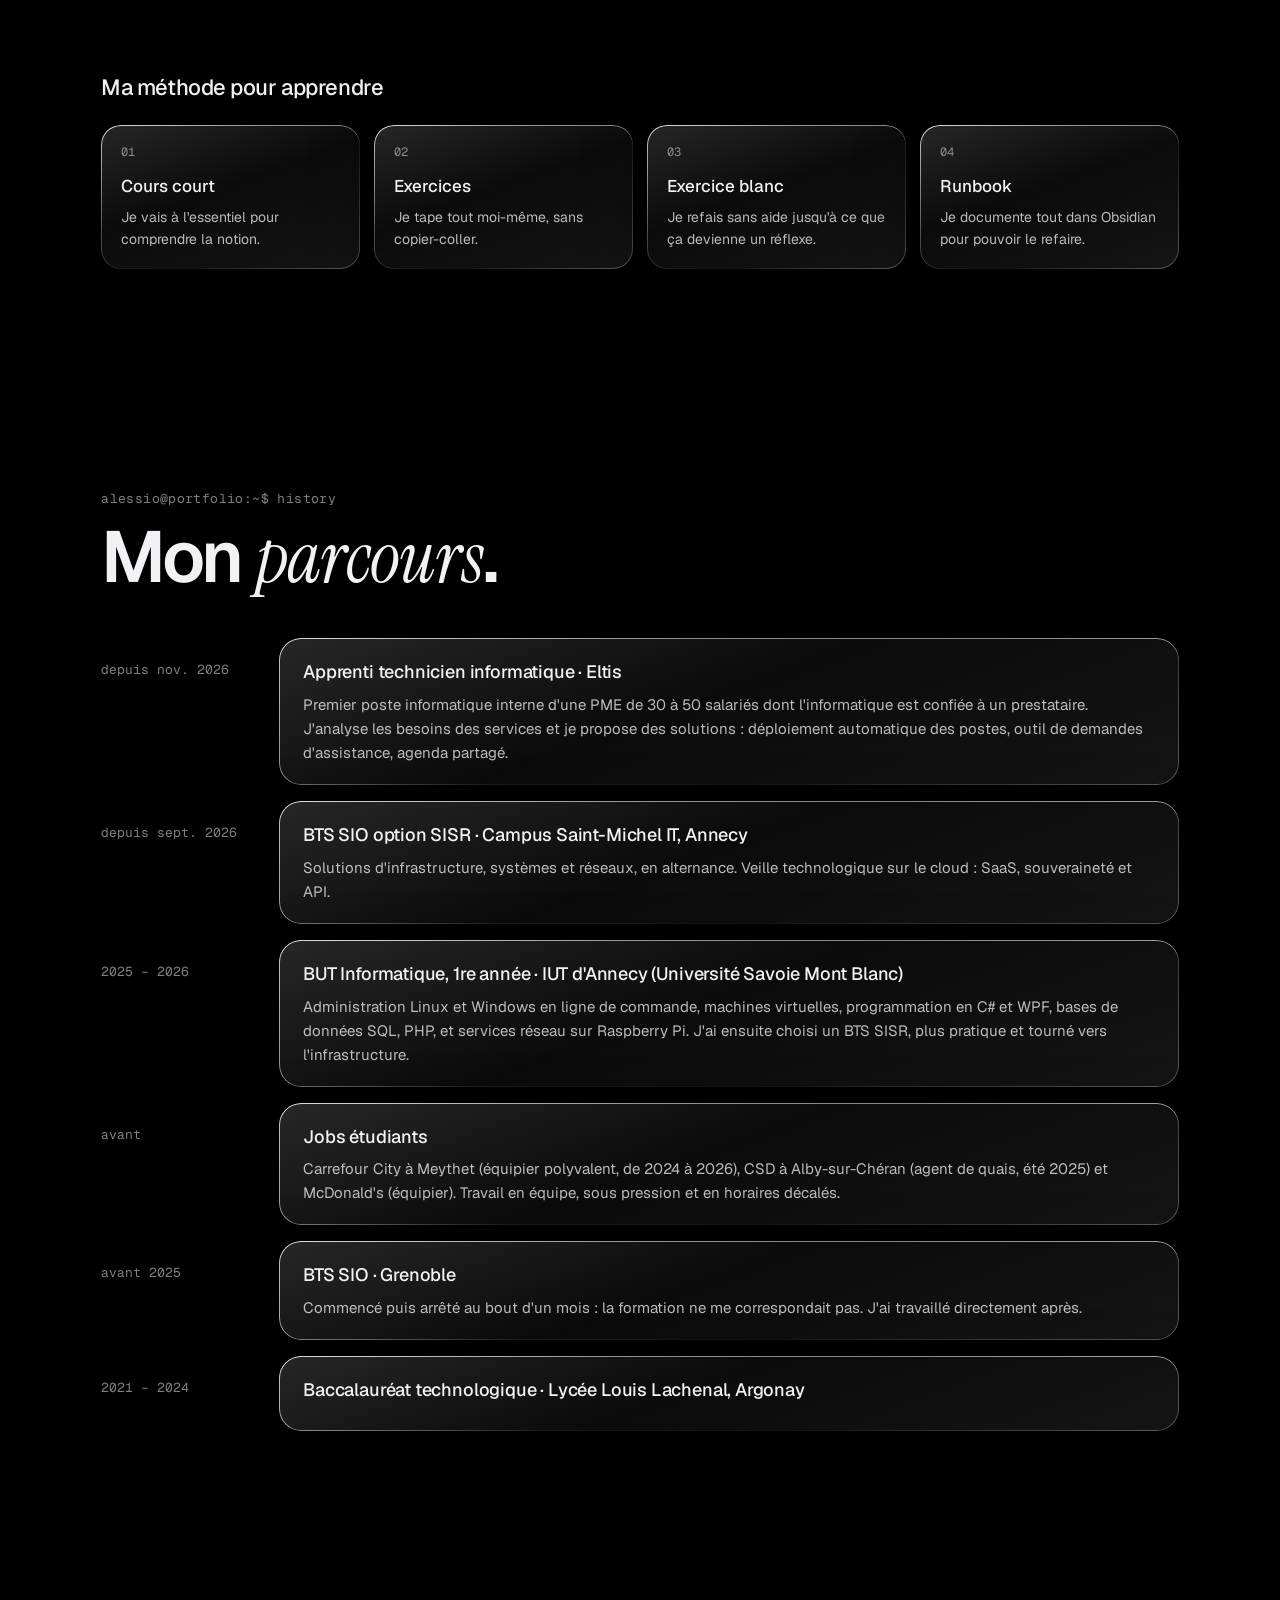
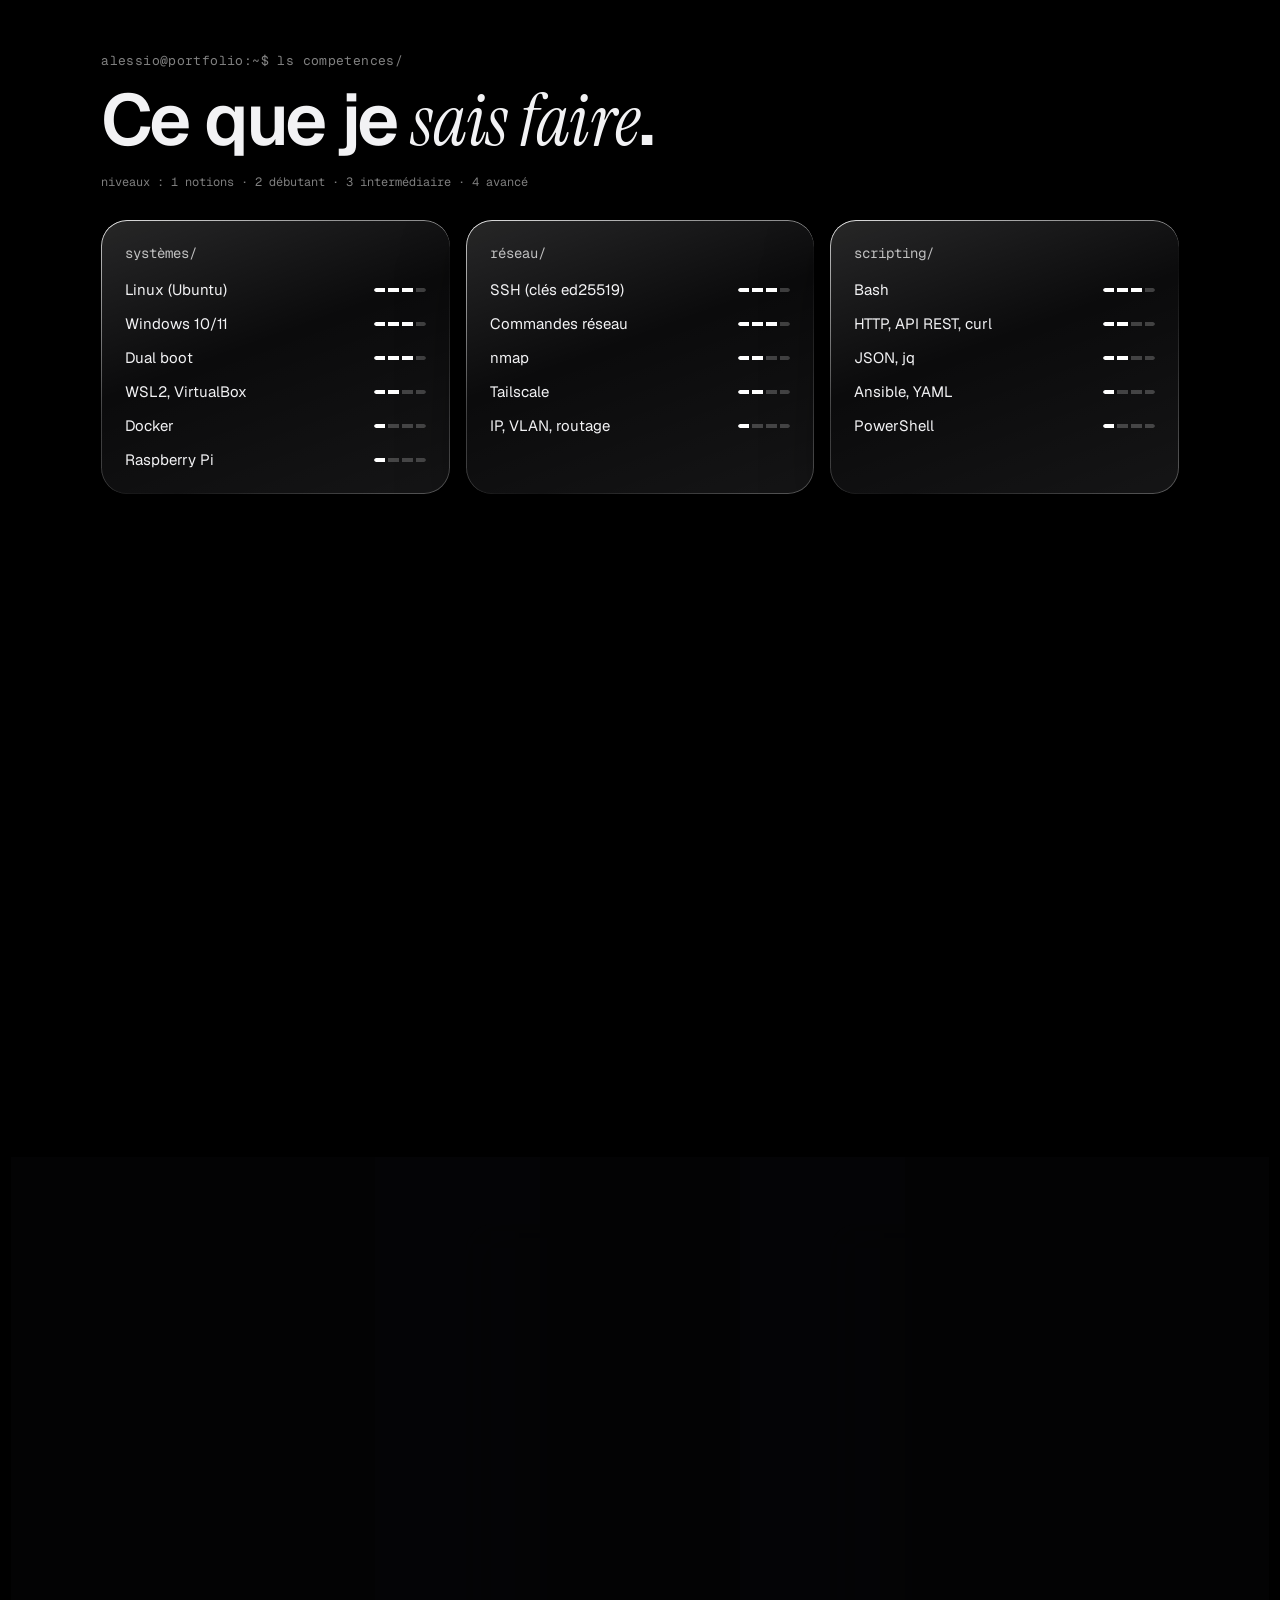
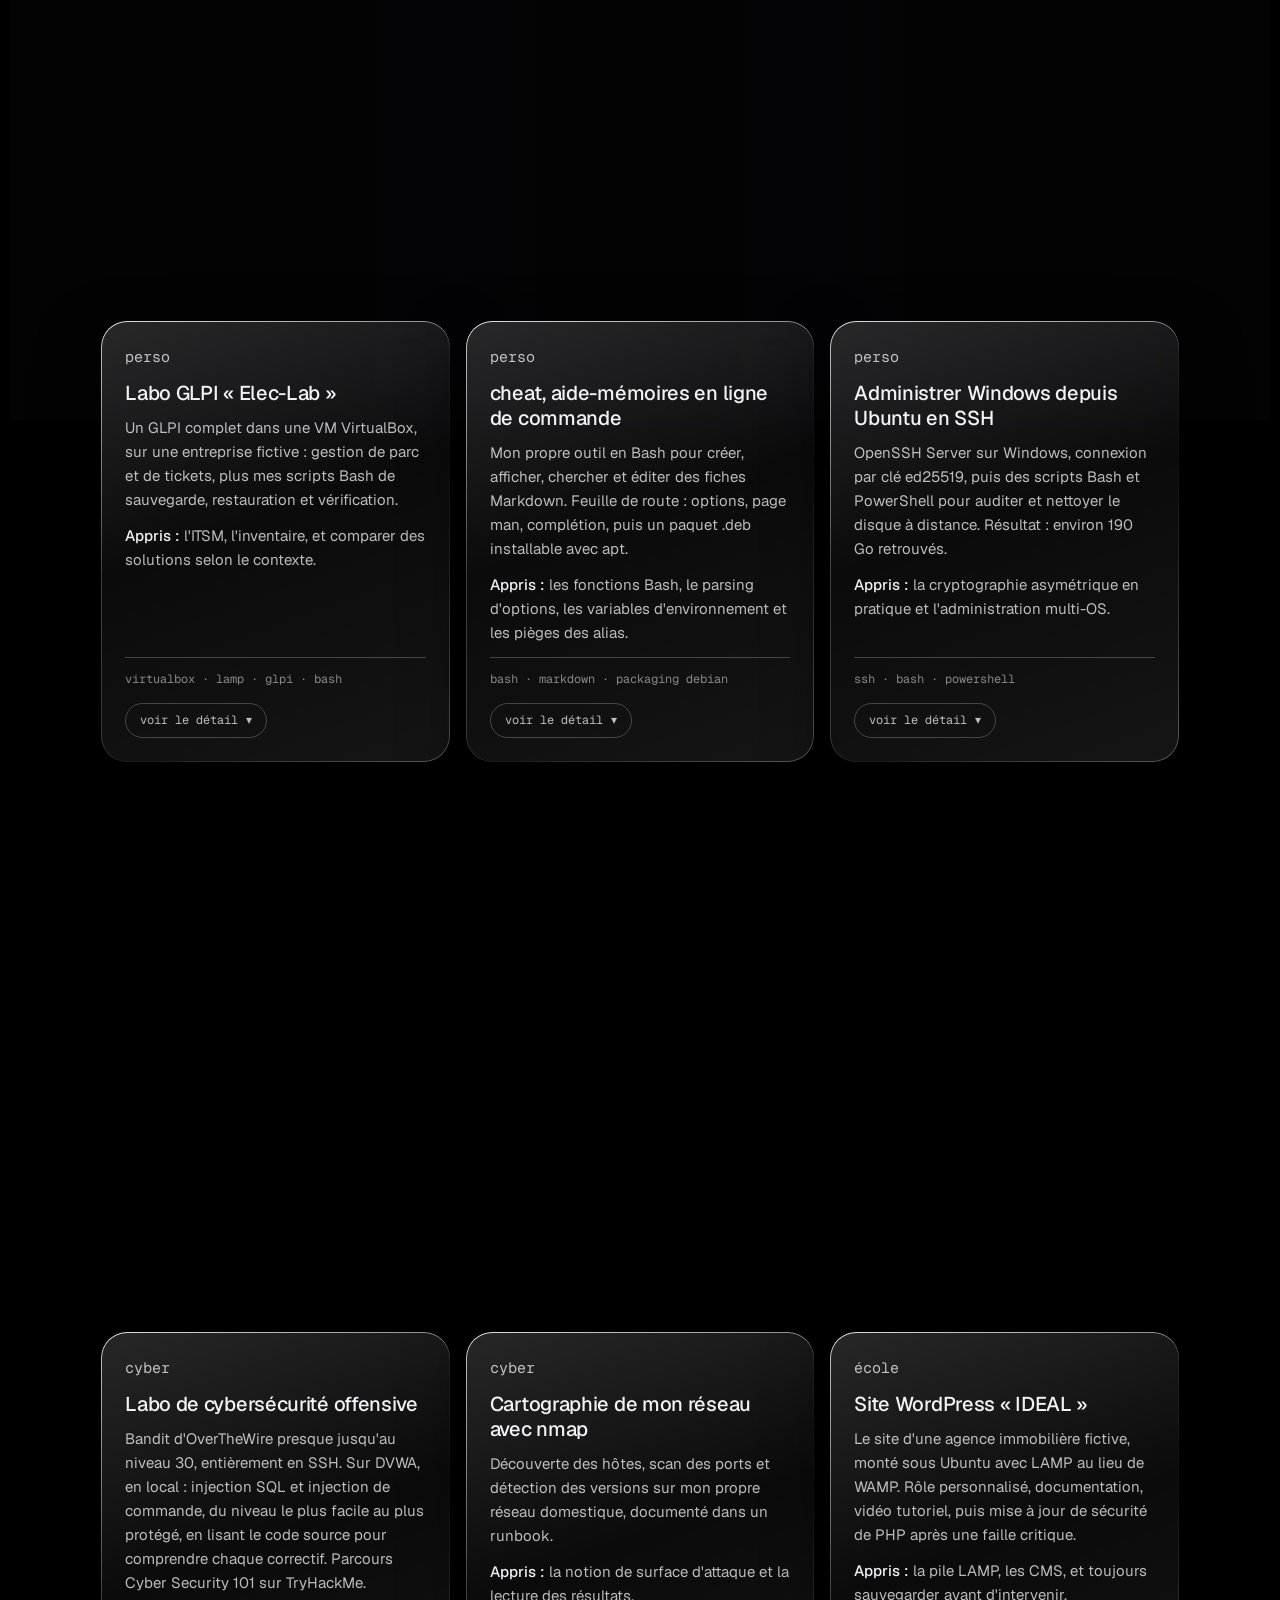
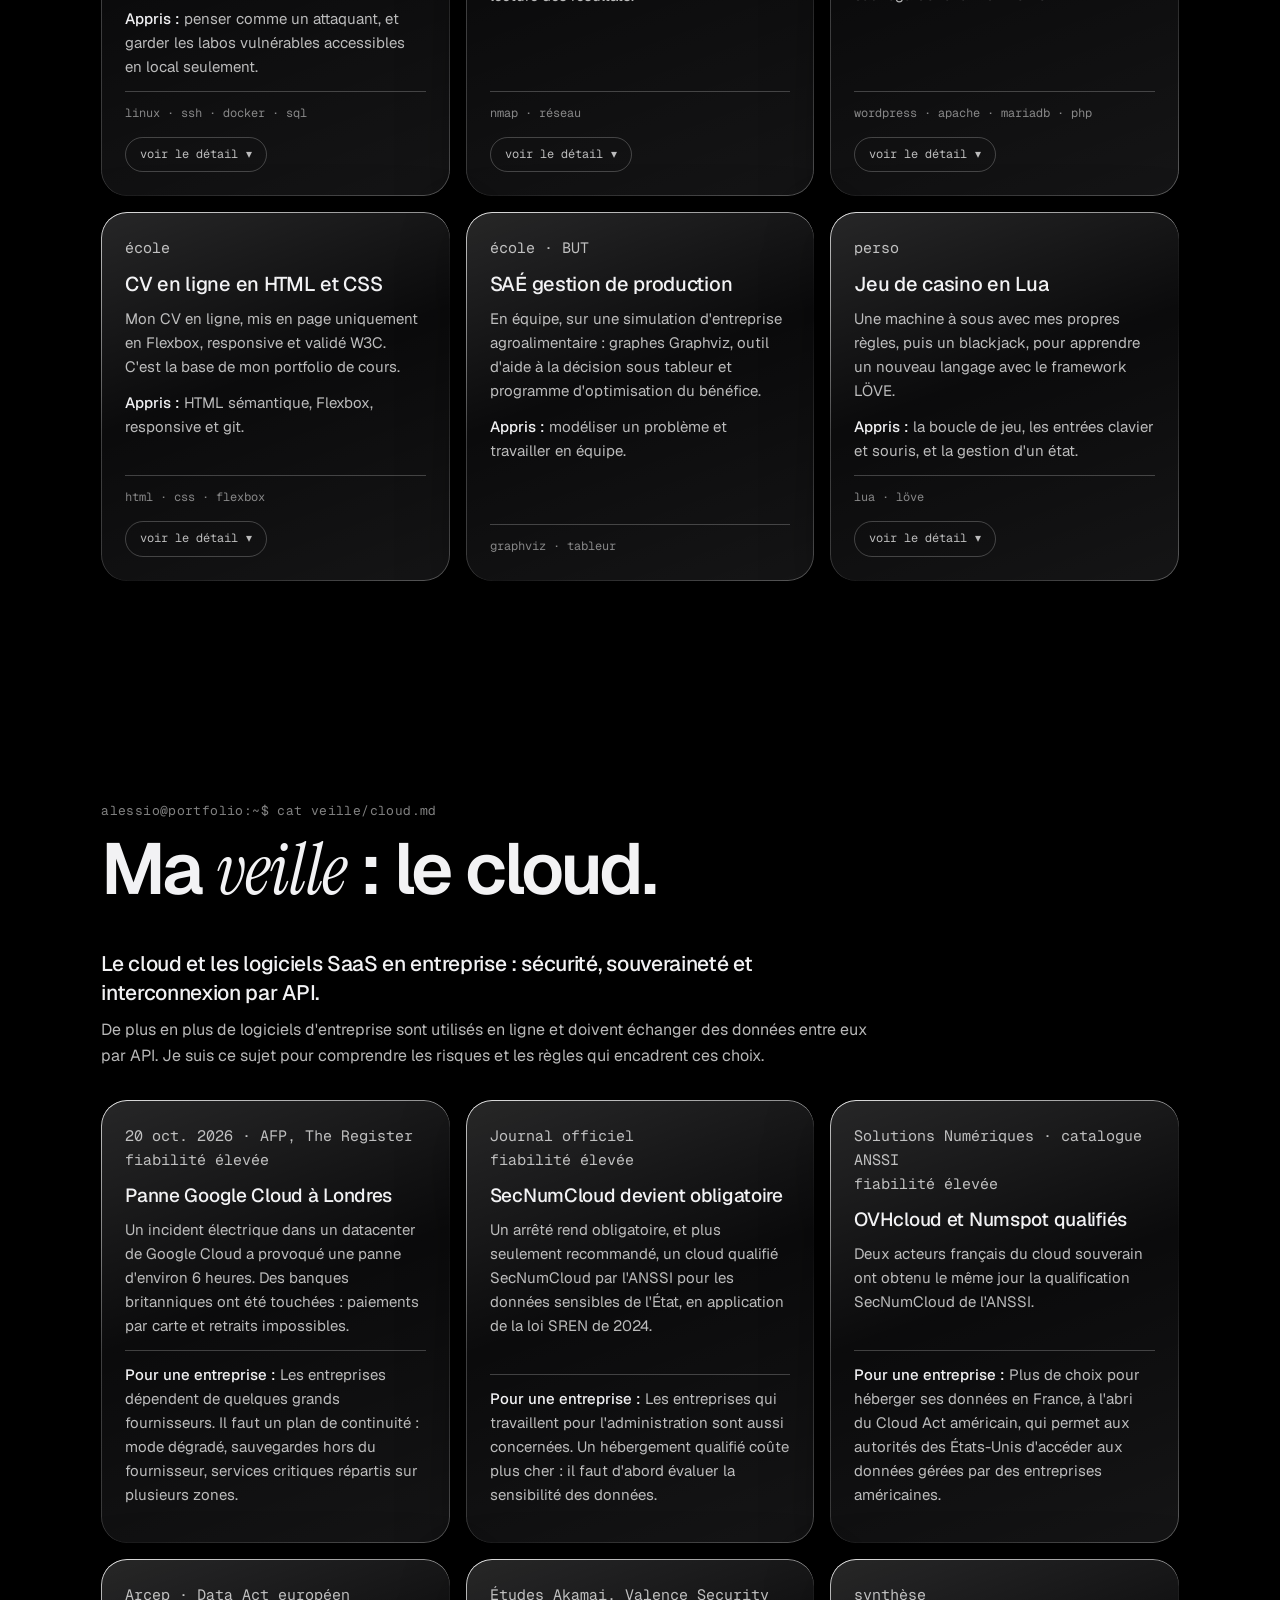
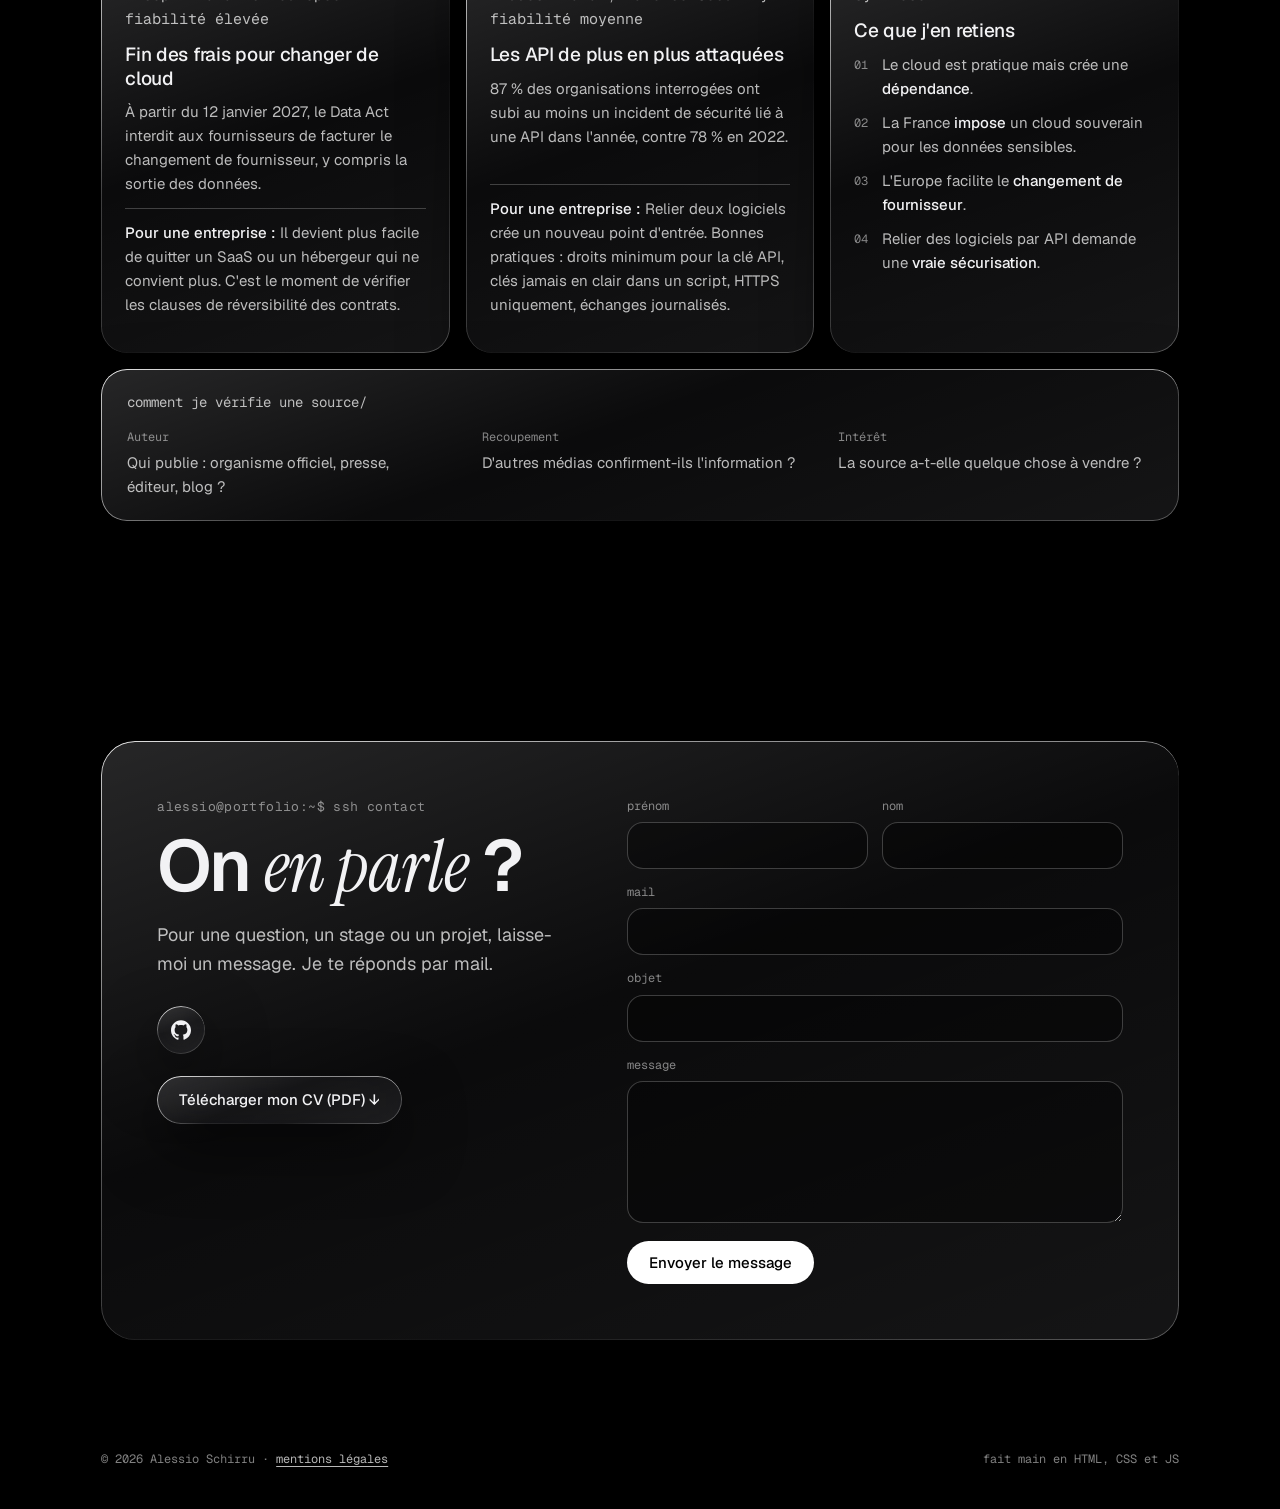
==== commit ada8c7bc: "Menu mobile en verre et mail retiré du contact - Sur mobile, un bouton affiche la section en cours e" ====
--- a/index.html
+++ b/index.html
@@ -32,8 +32,13 @@
   <canvas id="ciel" aria-hidden="true"></canvas>
 
   <!-- ============ MENU ============ -->
-  <header class="menu">
-    <nav class="menu-pilule verre" aria-label="Menu principal">
+  <header class="menu" id="menu">
+    <!-- Bouton visible seulement sur mobile : affiche la section en cours et ouvre le menu -->
+    <button type="button" class="menu-bouton verre mono" id="menu-bouton" aria-expanded="false" aria-controls="menu-liens">
+      <span id="menu-section">~/accueil</span>
+      <span class="menu-icone" aria-hidden="true"><i></i><i></i></span>
+    </button>
+    <nav class="menu-pilule verre" id="menu-liens" aria-label="Menu principal">
       <a href="#accueil" class="actif">~/accueil</a>
       <a href="#a-propos">~/à-propos</a>
       <a href="#parcours">~/parcours</a>
@@ -616,12 +621,7 @@
               <a href="" class="reseau verre" target="_blank" rel="noopener" aria-label="LinkedIn"><svg viewBox="0 0 24 24" aria-hidden="true"><path d="M20.447 20.452h-3.554v-5.569c0-1.328-.027-3.037-1.852-3.037-1.853 0-2.136 1.445-2.136 2.939v5.667H9.351V9h3.414v1.561h.046c.477-.9 1.637-1.85 3.37-1.85 3.601 0 4.267 2.37 4.267 5.455v6.286zM5.337 7.433c-1.144 0-2.063-.926-2.063-2.065 0-1.138.92-2.063 2.063-2.063 1.14 0 2.064.925 2.064 2.063 0 1.139-.925 2.065-2.064 2.065zm1.782 13.019H3.555V9h3.564v11.452zM22.225 0H1.771C.792 0 0 .774 0 1.729v20.542C0 23.227.792 24 1.771 24h20.451C23.2 24 24 23.227 24 22.271V1.729C24 .774 23.2 0 22.222 0h.003z"/></svg></a>
               <a href="" class="reseau verre" target="_blank" rel="noopener" aria-label="Instagram"><svg viewBox="0 0 24 24" aria-hidden="true"><path d="M7.0301.084c-1.2768.0602-2.1487.264-2.911.5634-.7888.3075-1.4575.72-2.1228 1.3877-.6652.6677-1.075 1.3368-1.3802 2.127-.2954.7638-.4956 1.6365-.552 2.914-.0564 1.2775-.0689 1.6882-.0626 4.947.0062 3.2586.0206 3.6671.0825 4.9473.061 1.2765.264 2.1482.5635 2.9107.308.7889.72 1.4573 1.388 2.1228.6679.6655 1.3365 1.0743 2.1285 1.38.7632.295 1.6361.4961 2.9134.552 1.2773.056 1.6884.069 4.9462.0627 3.2578-.0062 3.668-.0207 4.9478-.0814 1.28-.0607 2.147-.2652 2.9098-.5633.7889-.3086 1.4578-.72 2.1228-1.3881.665-.6682 1.0745-1.3378 1.3795-2.1284.2957-.7632.4966-1.636.552-2.9124.056-1.2809.0692-1.6898.063-4.948-.0063-3.2583-.021-3.6668-.0817-4.9465-.0607-1.2797-.264-2.1487-.5633-2.9117-.3084-.7889-.72-1.4568-1.3876-2.1228C21.2982 1.33 20.628.9208 19.8378.6165 19.074.321 18.2017.1197 16.9244.0645 15.6471.0093 15.236-.005 11.977.0014 8.718.0076 8.31.0215 7.0301.0839m.1402 21.6932c-1.17-.0509-1.8053-.2453-2.2287-.408-.5606-.216-.96-.4771-1.3819-.895-.422-.4178-.6811-.8186-.9-1.378-.1644-.4234-.3624-1.058-.4171-2.228-.0595-1.2645-.072-1.6442-.079-4.848-.007-3.2037.0053-3.583.0607-4.848.05-1.169.2456-1.805.408-2.2282.216-.5613.4762-.96.895-1.3816.4188-.4217.8184-.6814 1.3783-.9003.423-.1651 1.0575-.3614 2.227-.4171 1.2655-.06 1.6447-.072 4.848-.079 3.2033-.007 3.5835.005 4.8495.0608 1.169.0508 1.8053.2445 2.228.408.5608.216.96.4754 1.3816.895.4217.4194.6816.8176.9005 1.3787.1653.4217.3617 1.056.4169 2.2263.0602 1.2655.0739 1.645.0796 4.848.0058 3.203-.0055 3.5834-.061 4.848-.051 1.17-.245 1.8055-.408 2.2294-.216.5604-.4763.96-.8954 1.3814-.419.4215-.8181.6811-1.3783.9-.4224.1649-1.0577.3617-2.2262.4174-1.2656.0595-1.6448.072-4.8493.079-3.2045.007-3.5825-.006-4.848-.0608M16.953 5.5864A1.44 1.44 0 1 0 18.39 4.144a1.44 1.44 0 0 0-1.437 1.4424M5.8385 12.012c.0067 3.4032 2.7706 6.1557 6.173 6.1493 3.4026-.0065 6.157-2.7701 6.1506-6.1733-.0065-3.4032-2.771-6.1565-6.174-6.1498-3.403.0067-6.156 2.771-6.1496 6.1738M8 12.0077a4 4 0 1 1 4.008 3.9921A3.9996 3.9996 0 0 1 8 12.0077"/></svg></a>
             </div>
-
-            <!-- Mail caché aux robots : il est reconstitué par js/interactions.js (partie 6).
-                 Pour le changer : modifier data-nom (avant le @) et data-domaine (après le @). -->
             <a href="cv/Alessio-Schirru-CV.pdf" class="bouton verre contact-cv" download>Télécharger mon CV (PDF) ↓</a>
-
-            <p class="contact-mail mono">ou directement : <a href="#contact" id="lien-mail" data-nom="alessio_schirru" data-domaine="icloud.com">afficher mon mail</a></p>
           </div>
 
           <!-- Formulaire : les messages passent par le service Web3Forms, qui les transfère par mail.
--- a/css/style.css
+++ b/css/style.css
@@ -168,6 +168,68 @@
 }
 
 
+/* Menu mobile : bouton qui affiche la section en cours, et liste déroulante en verre.
+   Seulement si le JS tourne (classe "js") : sans JS, la barre défile horizontalement. */
+.menu-bouton { display: none; }
+
+@media (max-width: 900px) {
+  .js .menu { flex-direction: column; align-items: center; }
+
+  .js .menu-bouton {
+    display: flex;
+    align-items: center;
+    gap: 14px;
+    padding: 11px 16px 11px 20px;
+    border: 0;
+    border-radius: 999px;
+    font-size: 14px;
+    color: var(--couleur-texte);
+    cursor: pointer;
+  }
+
+  /* Icône : deux traits qui se croisent en X à l'ouverture */
+  .menu-icone { position: relative; width: 16px; height: 10px; }
+  .menu-icone i {
+    position: absolute; left: 0; right: 0; height: 1.5px; border-radius: 2px;
+    background: currentColor;
+    transition: transform 0.45s cubic-bezier(0.2, 1.3, 0.4, 1), top 0.45s cubic-bezier(0.2, 1.3, 0.4, 1);
+  }
+  .menu-icone i:first-child { top: 0; }
+  .menu-icone i:last-child { top: 8.5px; }
+  .menu.ouvert .menu-icone i:first-child { top: 4.25px; transform: rotate(45deg); }
+  .menu.ouvert .menu-icone i:last-child { top: 4.25px; transform: rotate(-45deg); }
+
+  /* La liste sort du bouton comme une bulle de verre : flou, petite, puis nette */
+  .js .menu-pilule {
+    position: absolute;
+    top: calc(100% + 10px);
+    flex-direction: column;
+    gap: 2px;
+    min-width: 230px;
+    padding: 8px;
+    border-radius: 24px;
+    overflow: visible;
+    transform-origin: top center;
+    opacity: 0;
+    transform: translateY(-10px) scale(0.92);
+    filter: blur(10px);
+    pointer-events: none;
+    transition: opacity 0.35s ease, filter 0.45s ease, transform 0.55s cubic-bezier(0.2, 1.25, 0.4, 1);
+  }
+  .js .menu.ouvert .menu-pilule {
+    opacity: 1;
+    transform: none;
+    filter: none;
+    pointer-events: auto;
+  }
+  .js .menu-pilule a { padding: 11px 16px; font-size: 14px; }
+}
+
+@media (prefers-reduced-motion: reduce) {
+  .js .menu-pilule, .menu-icone i { transition: none; }
+}
+
+
 /* ---------- 5. Accueil ---------- */
 .accueil {
   min-height: 100vh;
@@ -748,8 +810,6 @@
 .reseau[href=""] { display: none; } /* réseau pas encore renseigné */
 
 .contact-cv { margin-top: 22px; }
-.contact-mail { margin: 22px 0 0; font-size: 13px; color: var(--couleur-texte-faible); }
-.contact-mail a { color: var(--couleur-texte-doux); text-underline-offset: 3px; }
 
 /* Formulaire */
 .formulaire { flex: 1.2 1 0; min-width: 0; display: flex; flex-direction: column; gap: 14px; }
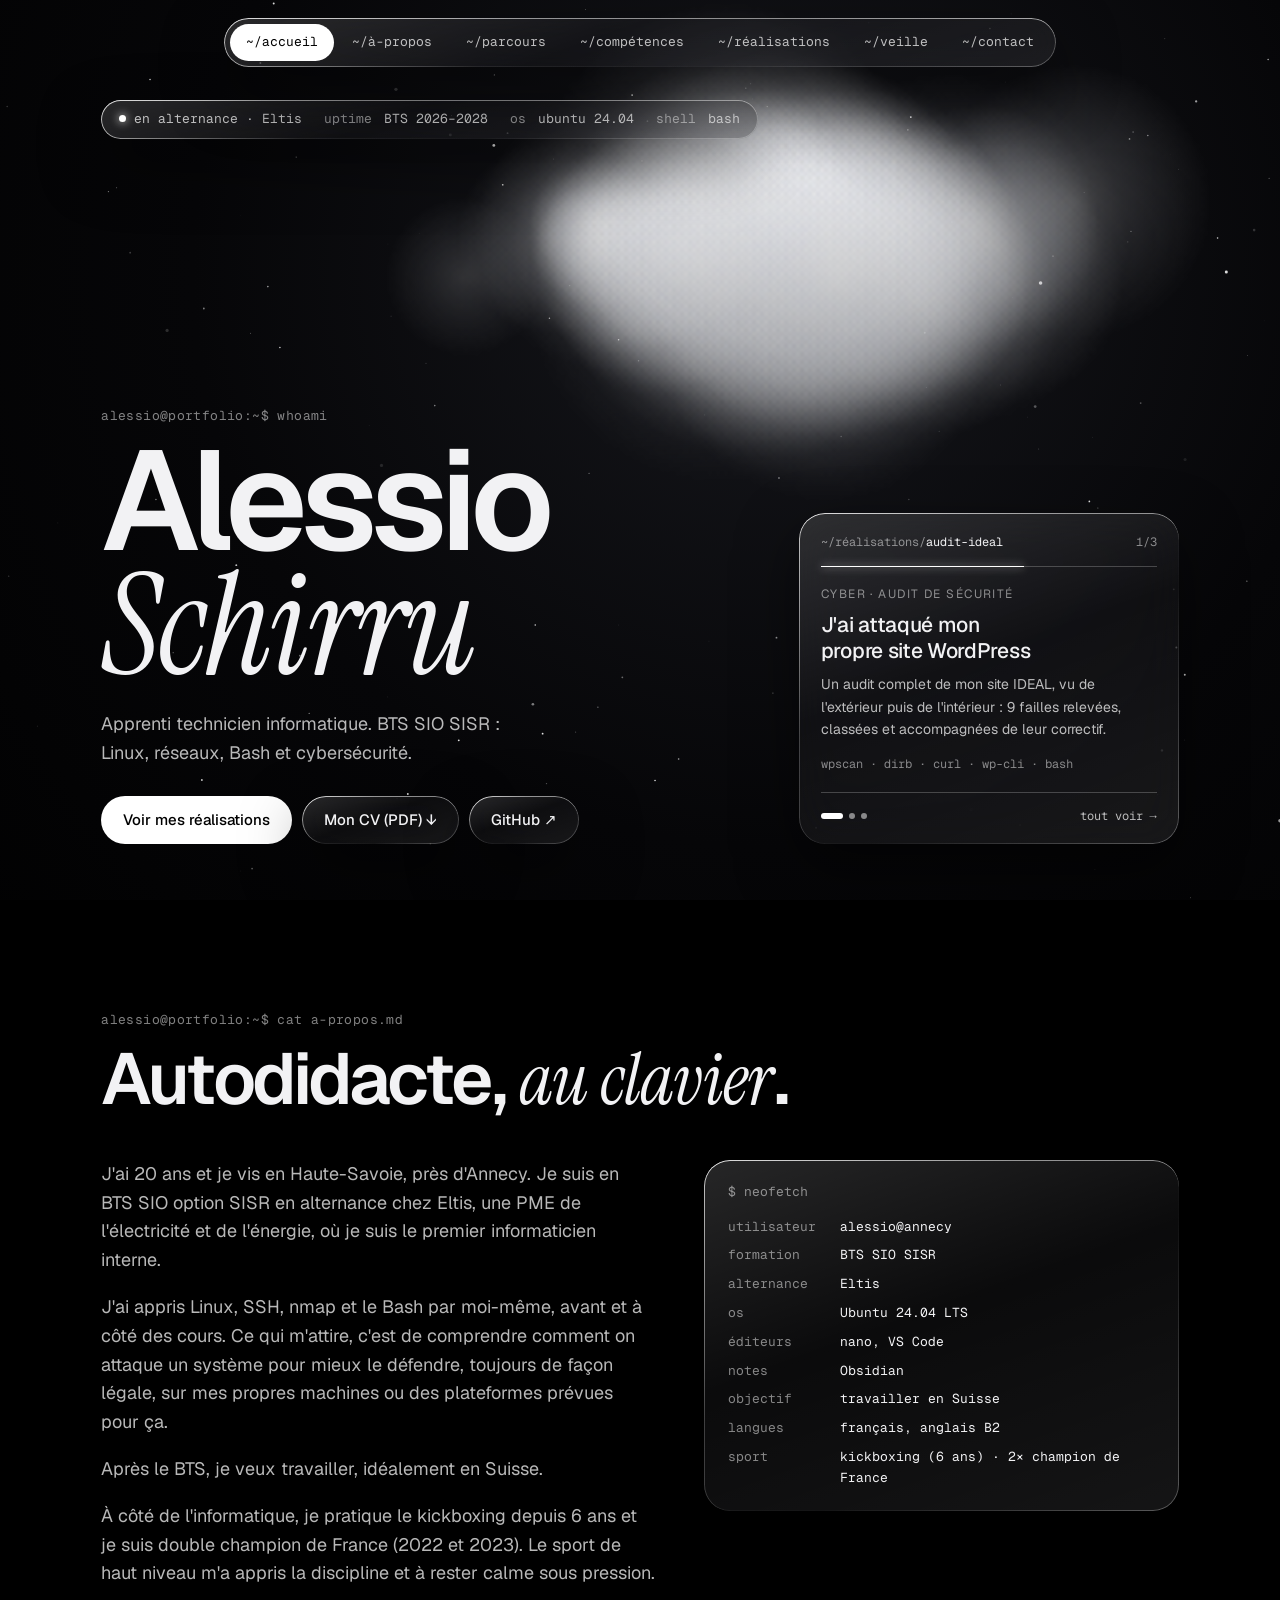
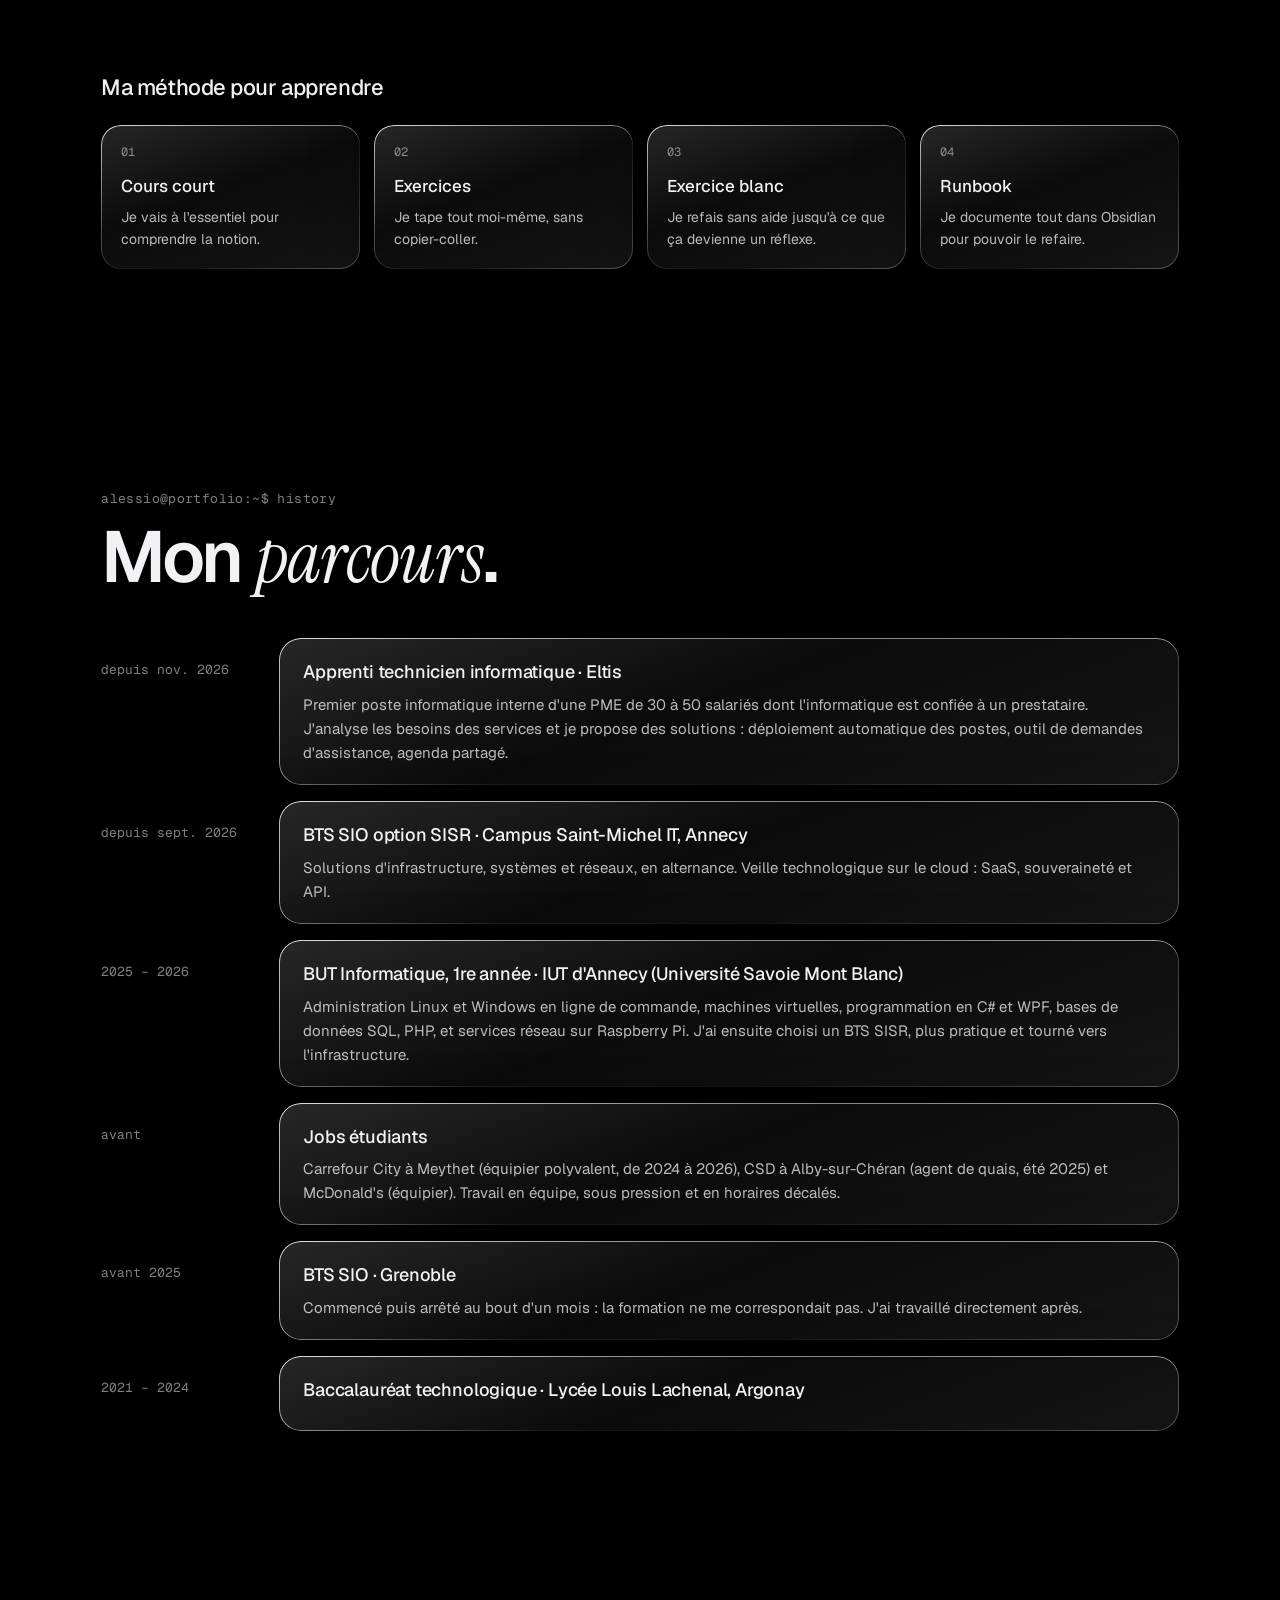
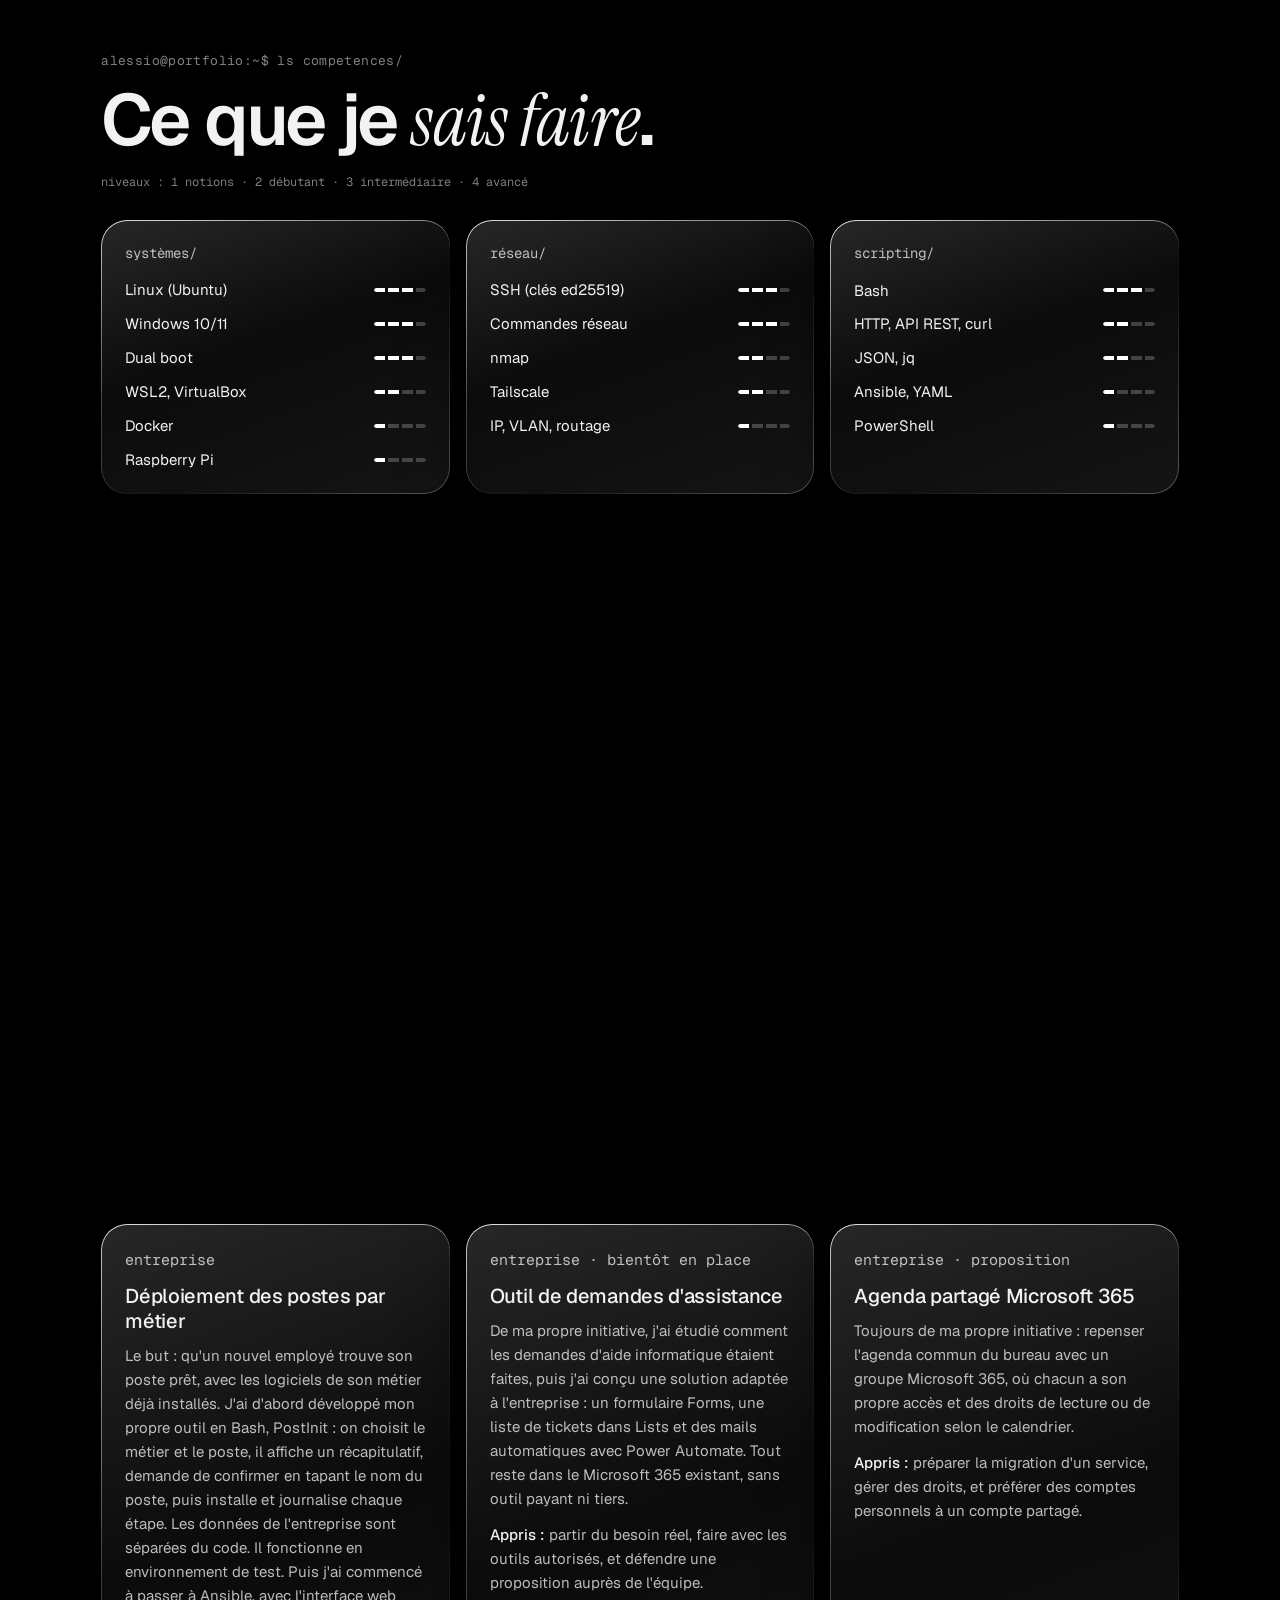
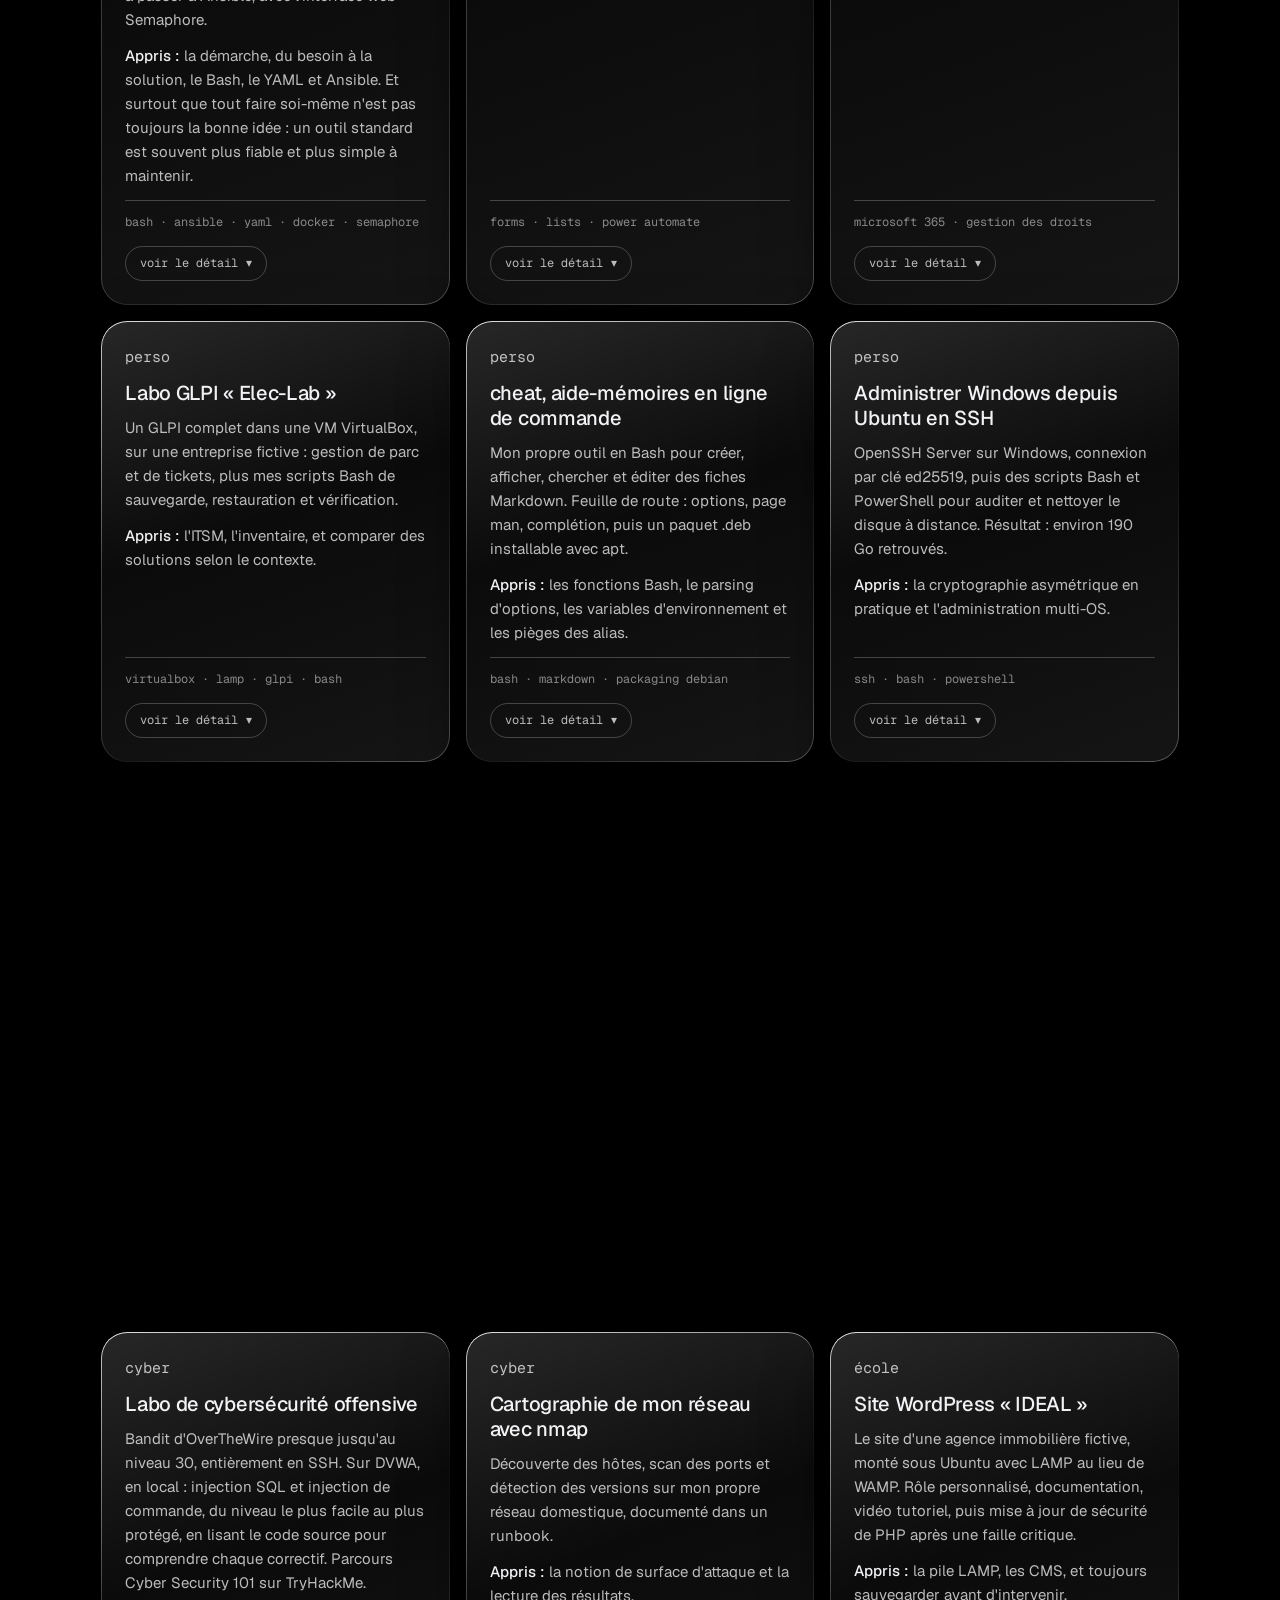
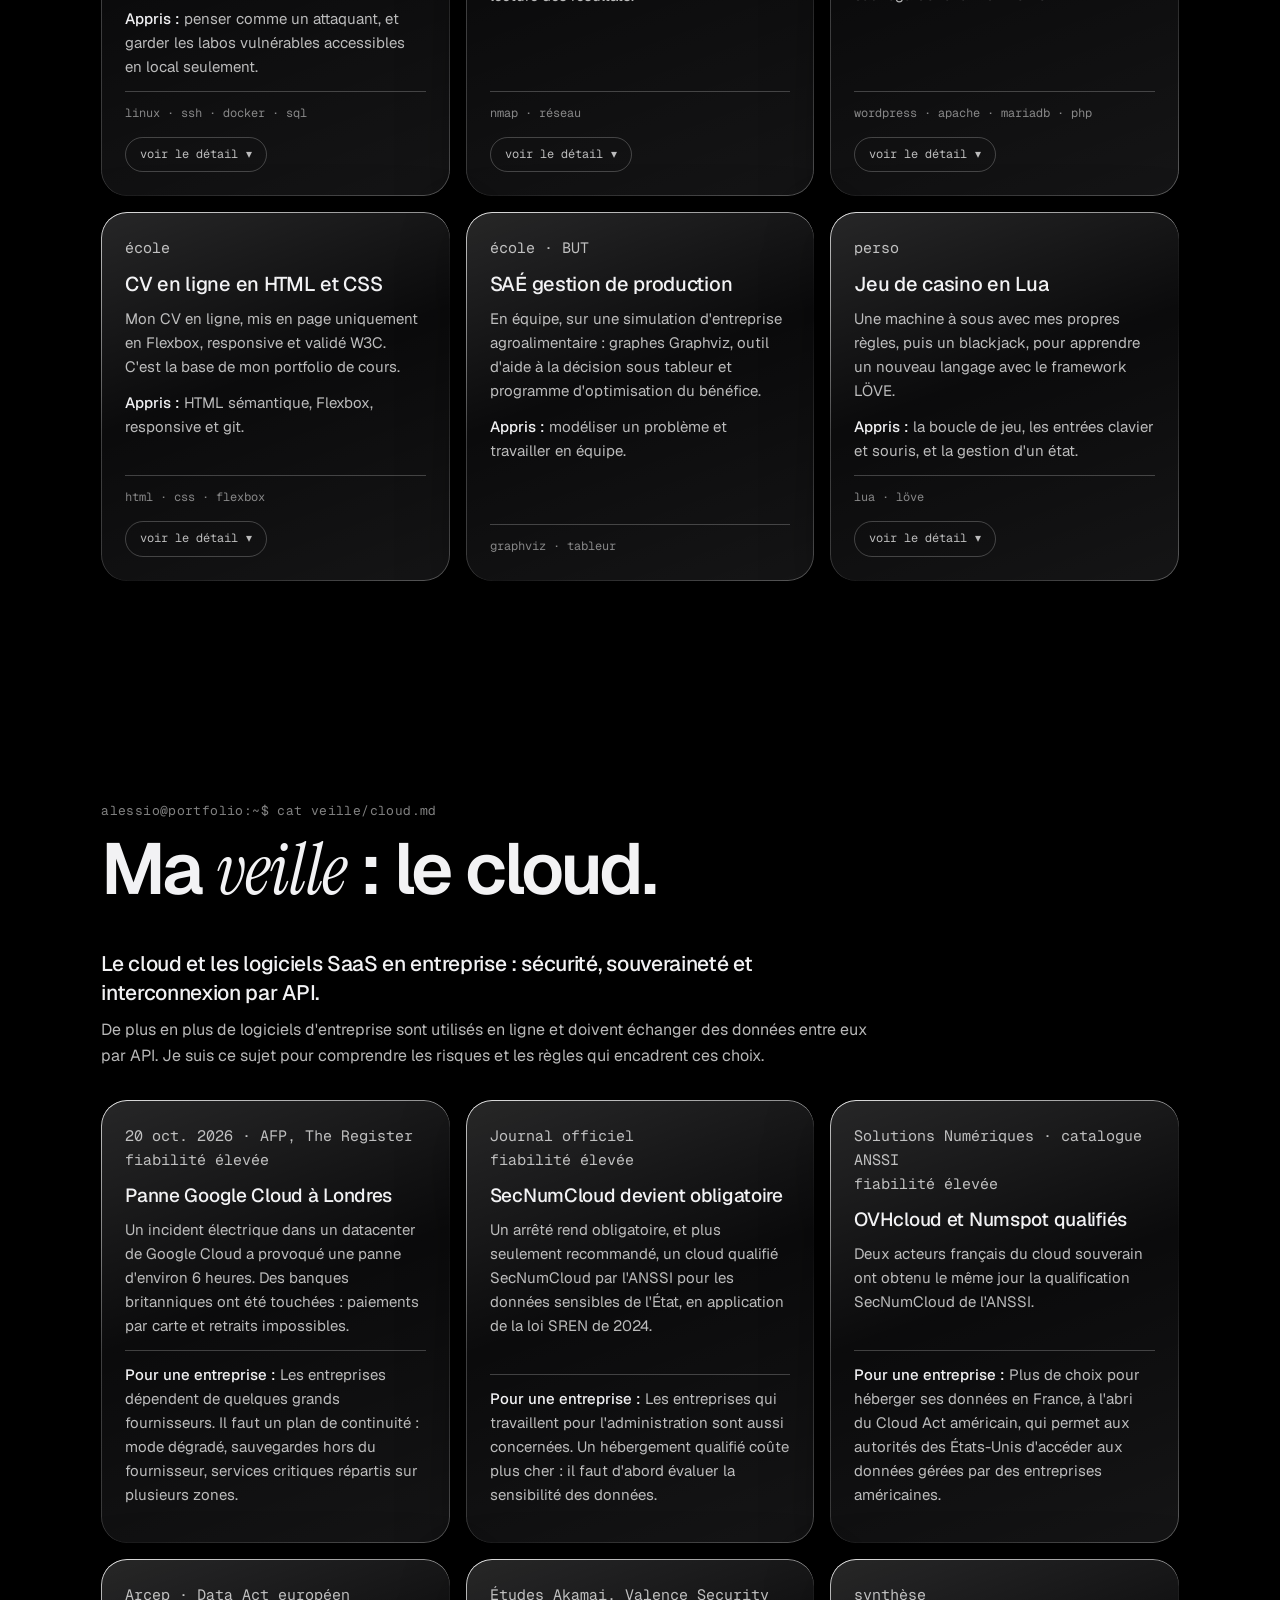
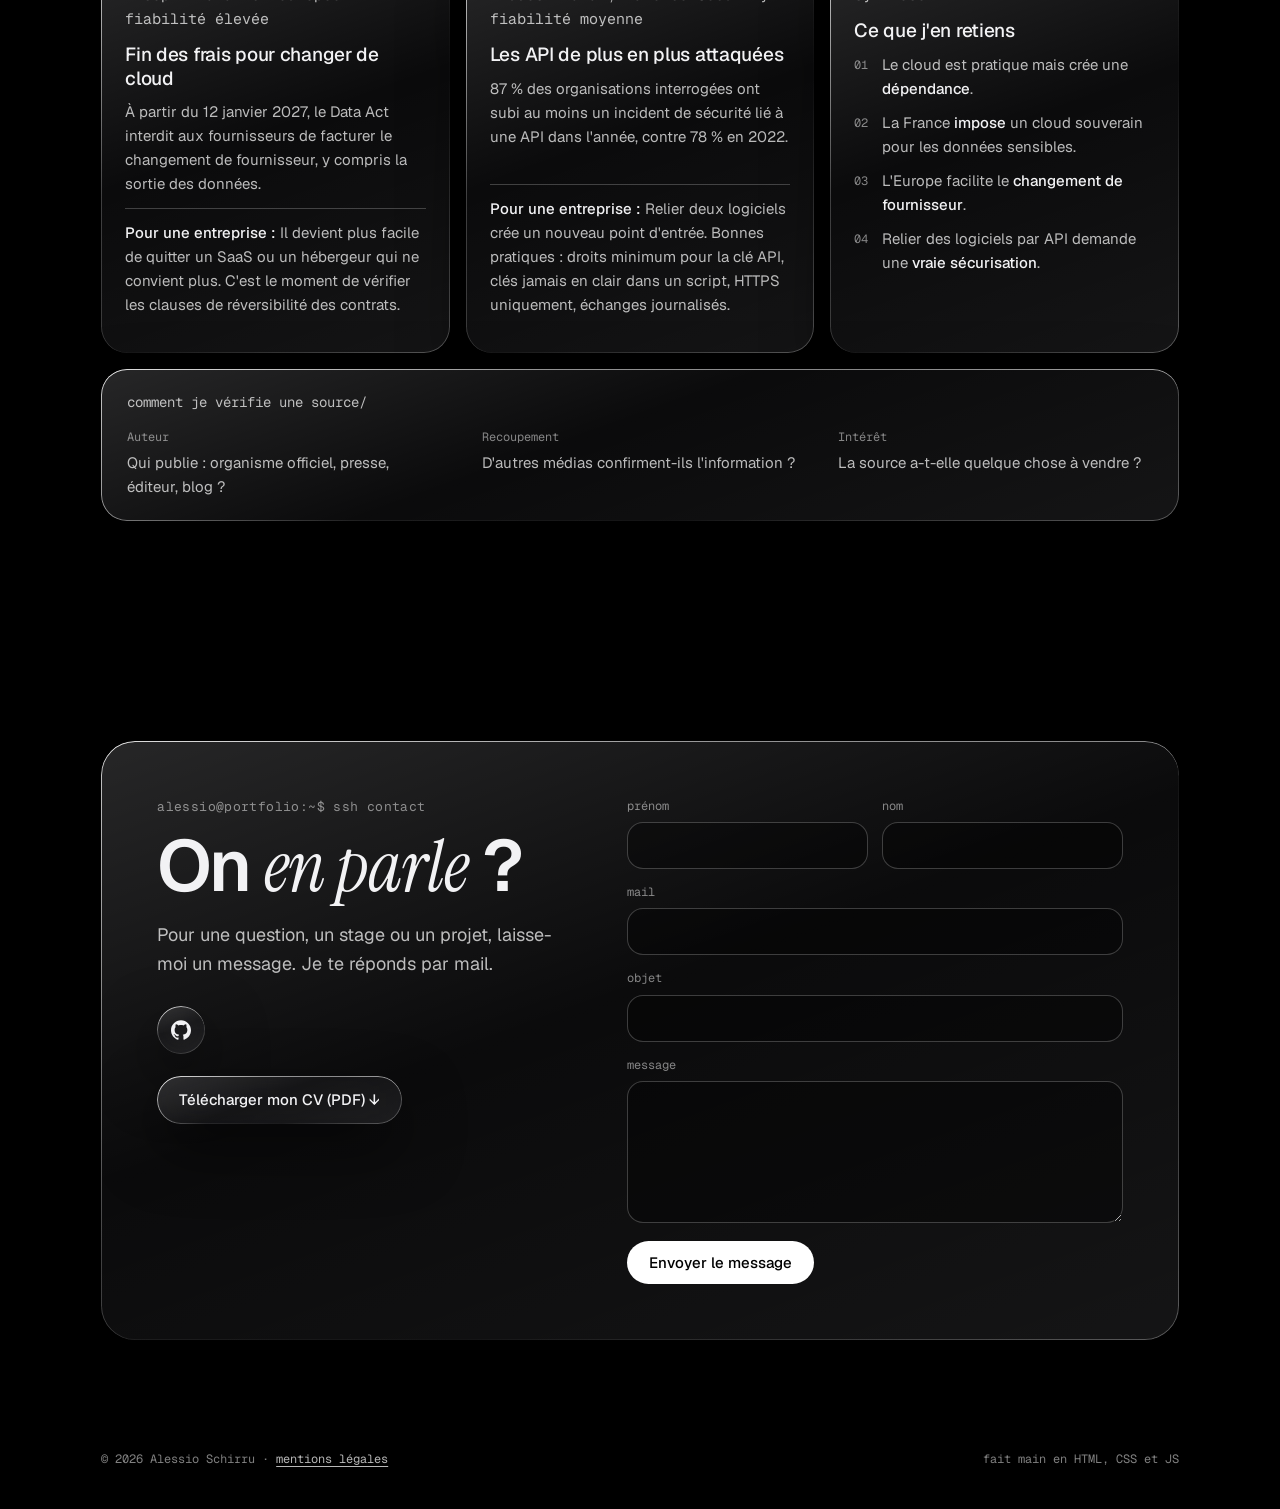
==== commit 5ce38b8d: "Filtres des réalisations : une seule ligne sur mobile, pastille qui glisse Co-Authored-By: Claude Op" ====
--- a/index.html
+++ b/index.html
@@ -296,6 +296,8 @@
           <button type="button" class="filtre" data-filtre="perso">perso</button>
           <button type="button" class="filtre" data-filtre="ecole">école</button>
           <button type="button" class="filtre" data-filtre="cyber">cyber</button>
+          <!-- Pastille blanche qui glisse sous le filtre choisi (js/interactions.js, partie 5) -->
+          <span class="filtre-pastille" aria-hidden="true"></span>
         </div>
 
         <div class="projets">
--- a/css/style.css
+++ b/css/style.css
@@ -592,6 +592,24 @@
 .filtre:hover { color: var(--couleur-texte); }
 .filtre.actif { background: var(--couleur-accent); color: var(--couleur-sur-accent); }
 
+/* Avec le JS, la couleur blanche n'est plus sur le bouton mais sur une pastille
+   qui glisse d'un filtre à l'autre, avec un léger ressort */
+.filtre-pastille { display: none; }
+.js .filtre { position: relative; z-index: 1; transition: color 0.35s; }
+.js .filtre.actif { background: transparent; }
+.js .filtre-pastille {
+  display: block;
+  position: absolute;
+  top: 5px;
+  left: 0;
+  height: calc(100% - 10px);
+  width: 0;
+  border-radius: 999px;
+  background: var(--couleur-accent);
+  transition: transform 0.55s cubic-bezier(0.2, 1.2, 0.4, 1), width 0.55s cubic-bezier(0.2, 1.2, 0.4, 1);
+}
+.filtres { position: relative; }
+
 .projets {
   display: flex;
   flex-wrap: wrap;
@@ -932,6 +950,9 @@
   .methode li { flex-basis: 100%; }
   .bloc, .projet, .veille-info { min-width: 100%; }
   .champs-ligne { flex-direction: column; }
+  /* Filtres sur une seule ligne, répartis sur toute la largeur */
+  .filtres { display: flex; flex-wrap: nowrap; width: 100%; }
+  .filtre { flex: 1 1 auto; padding: 7px 6px; font-size: 12px; }
   .barre-etat { border-radius: 20px; }
   .role, .a-propos-texte { font-size: 16px; }
 }
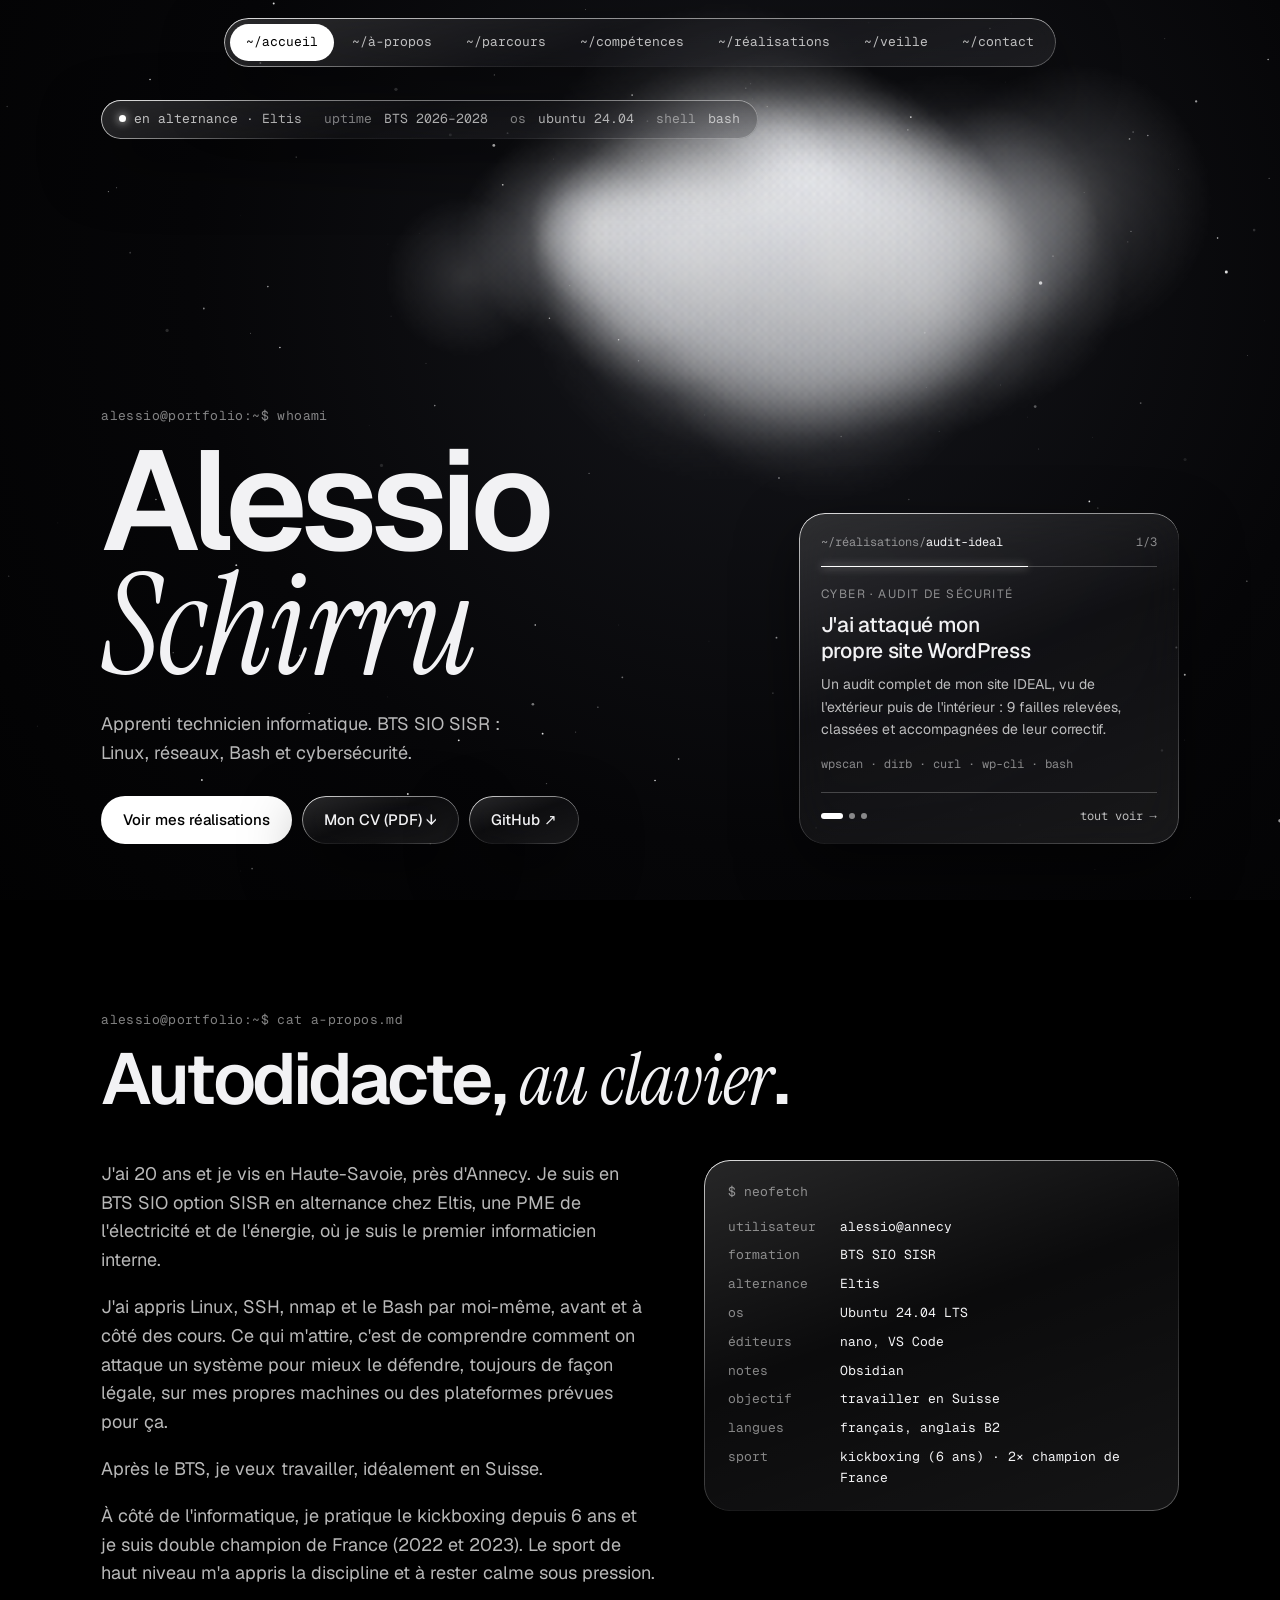
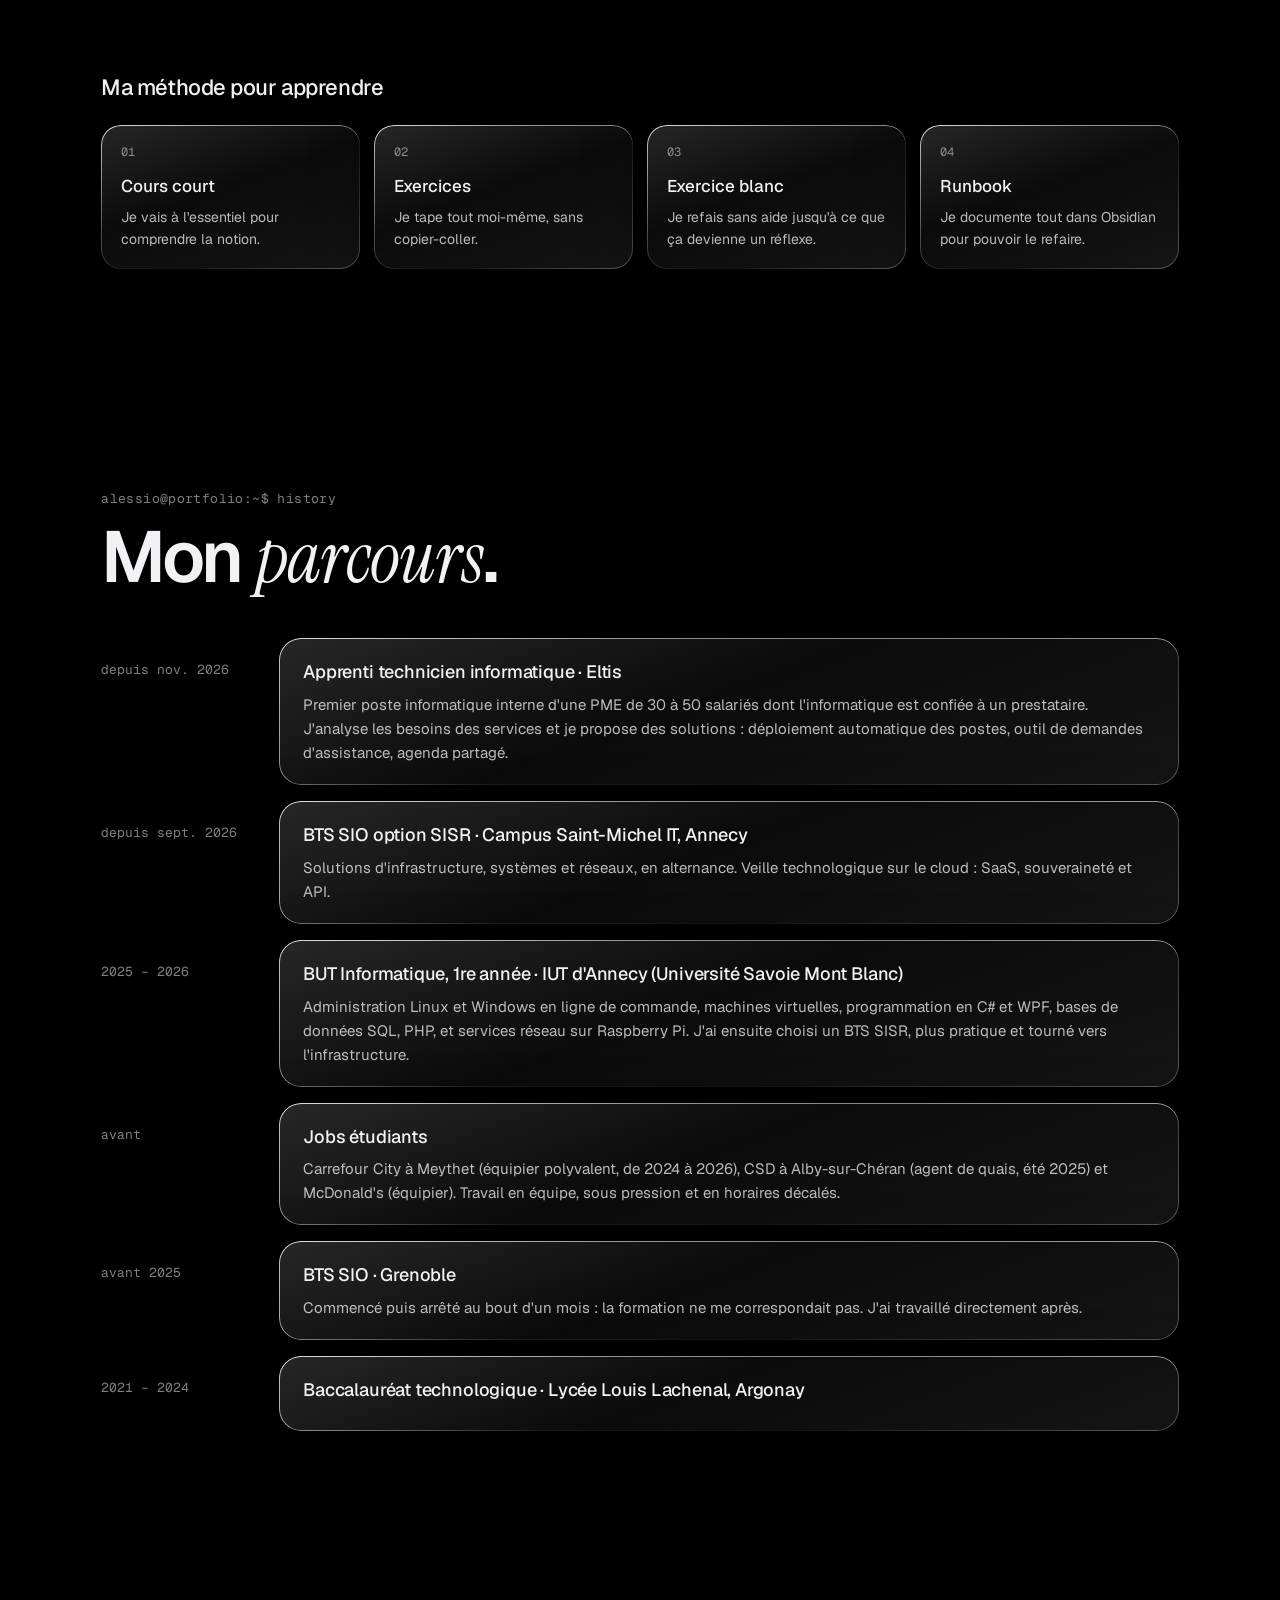
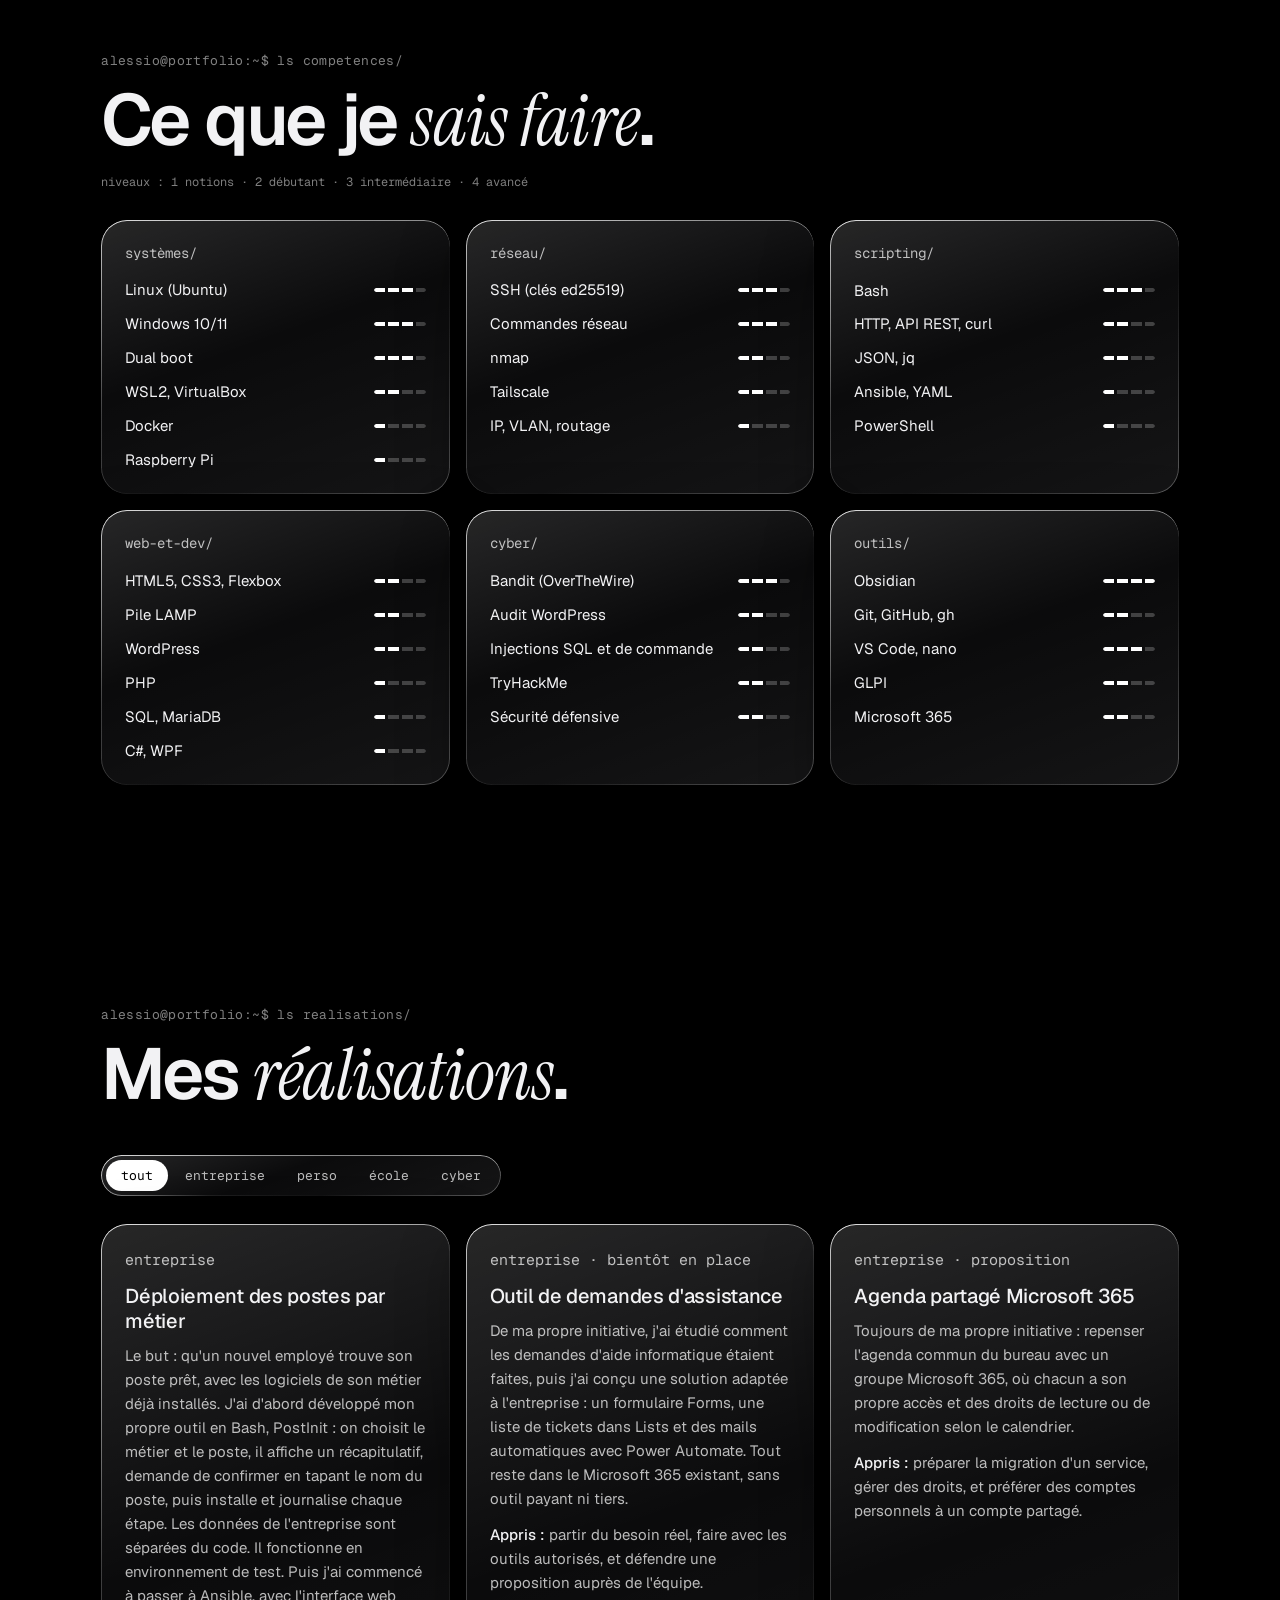
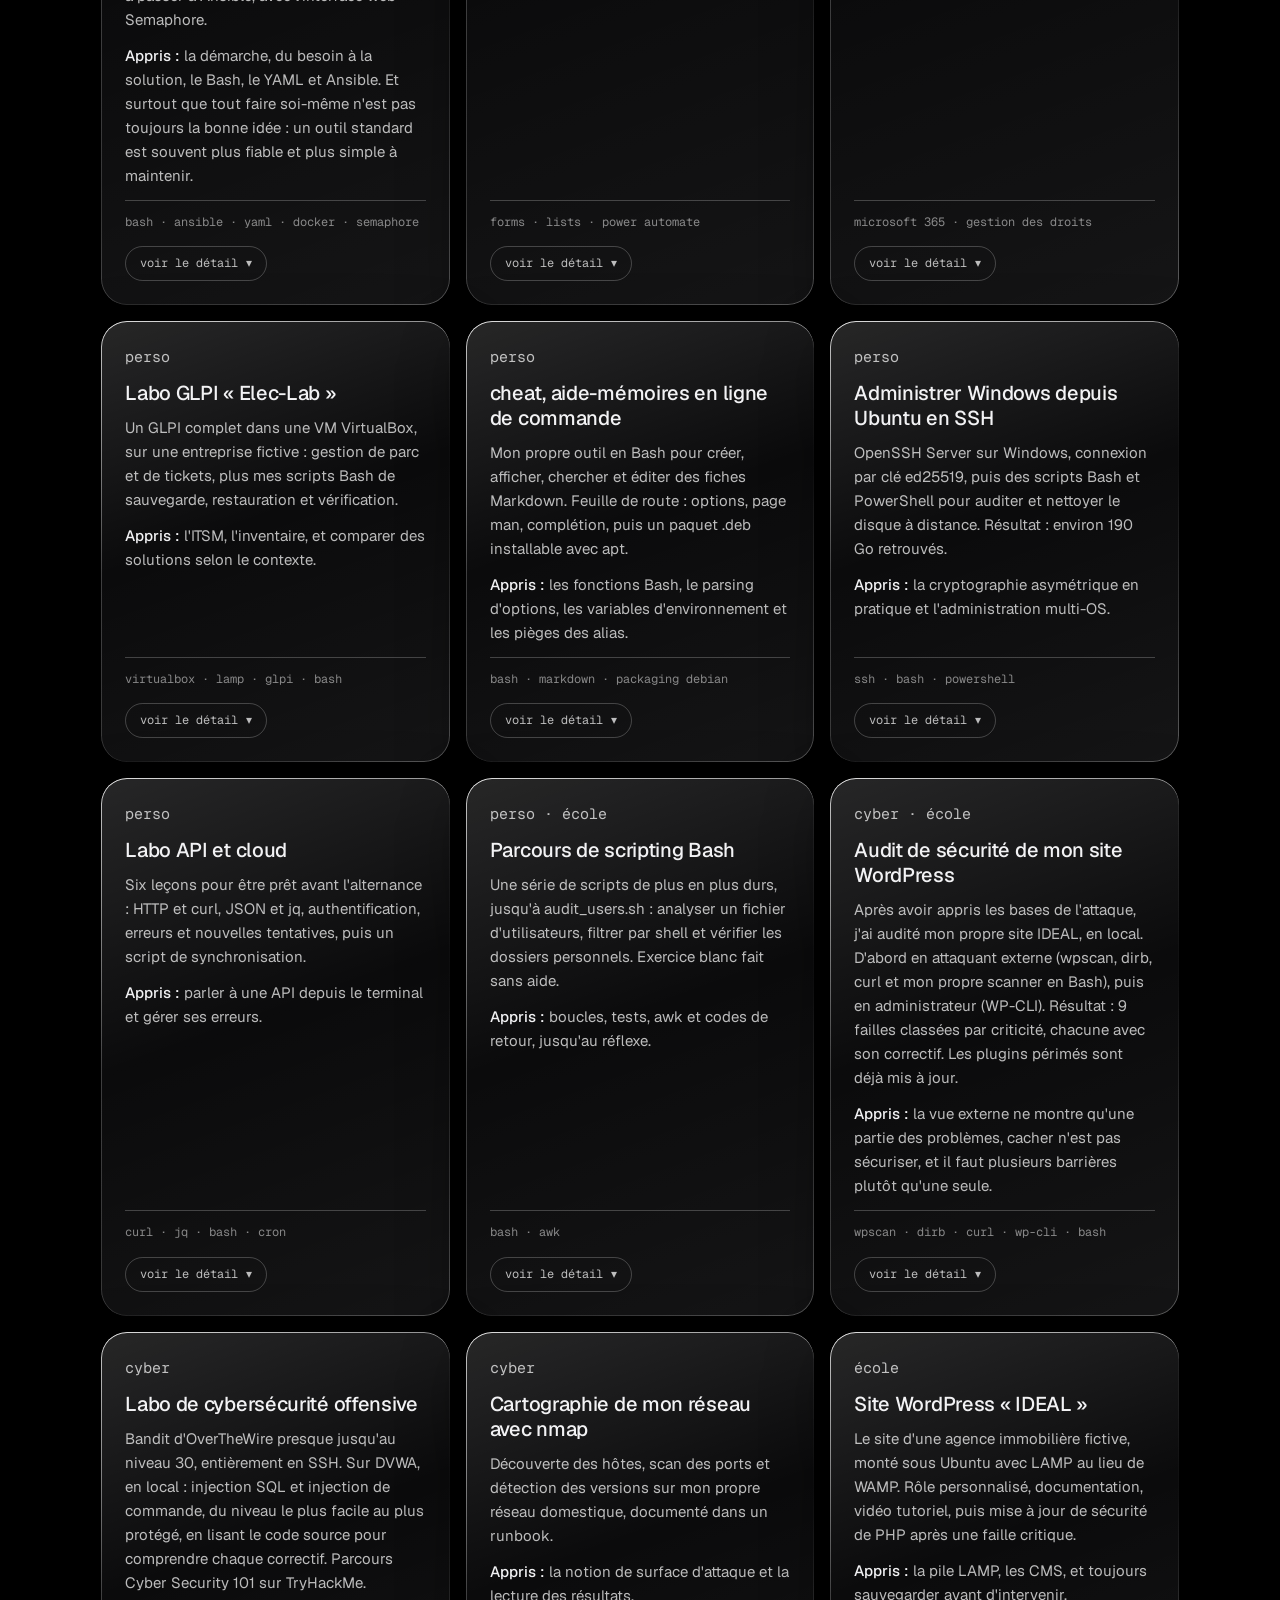
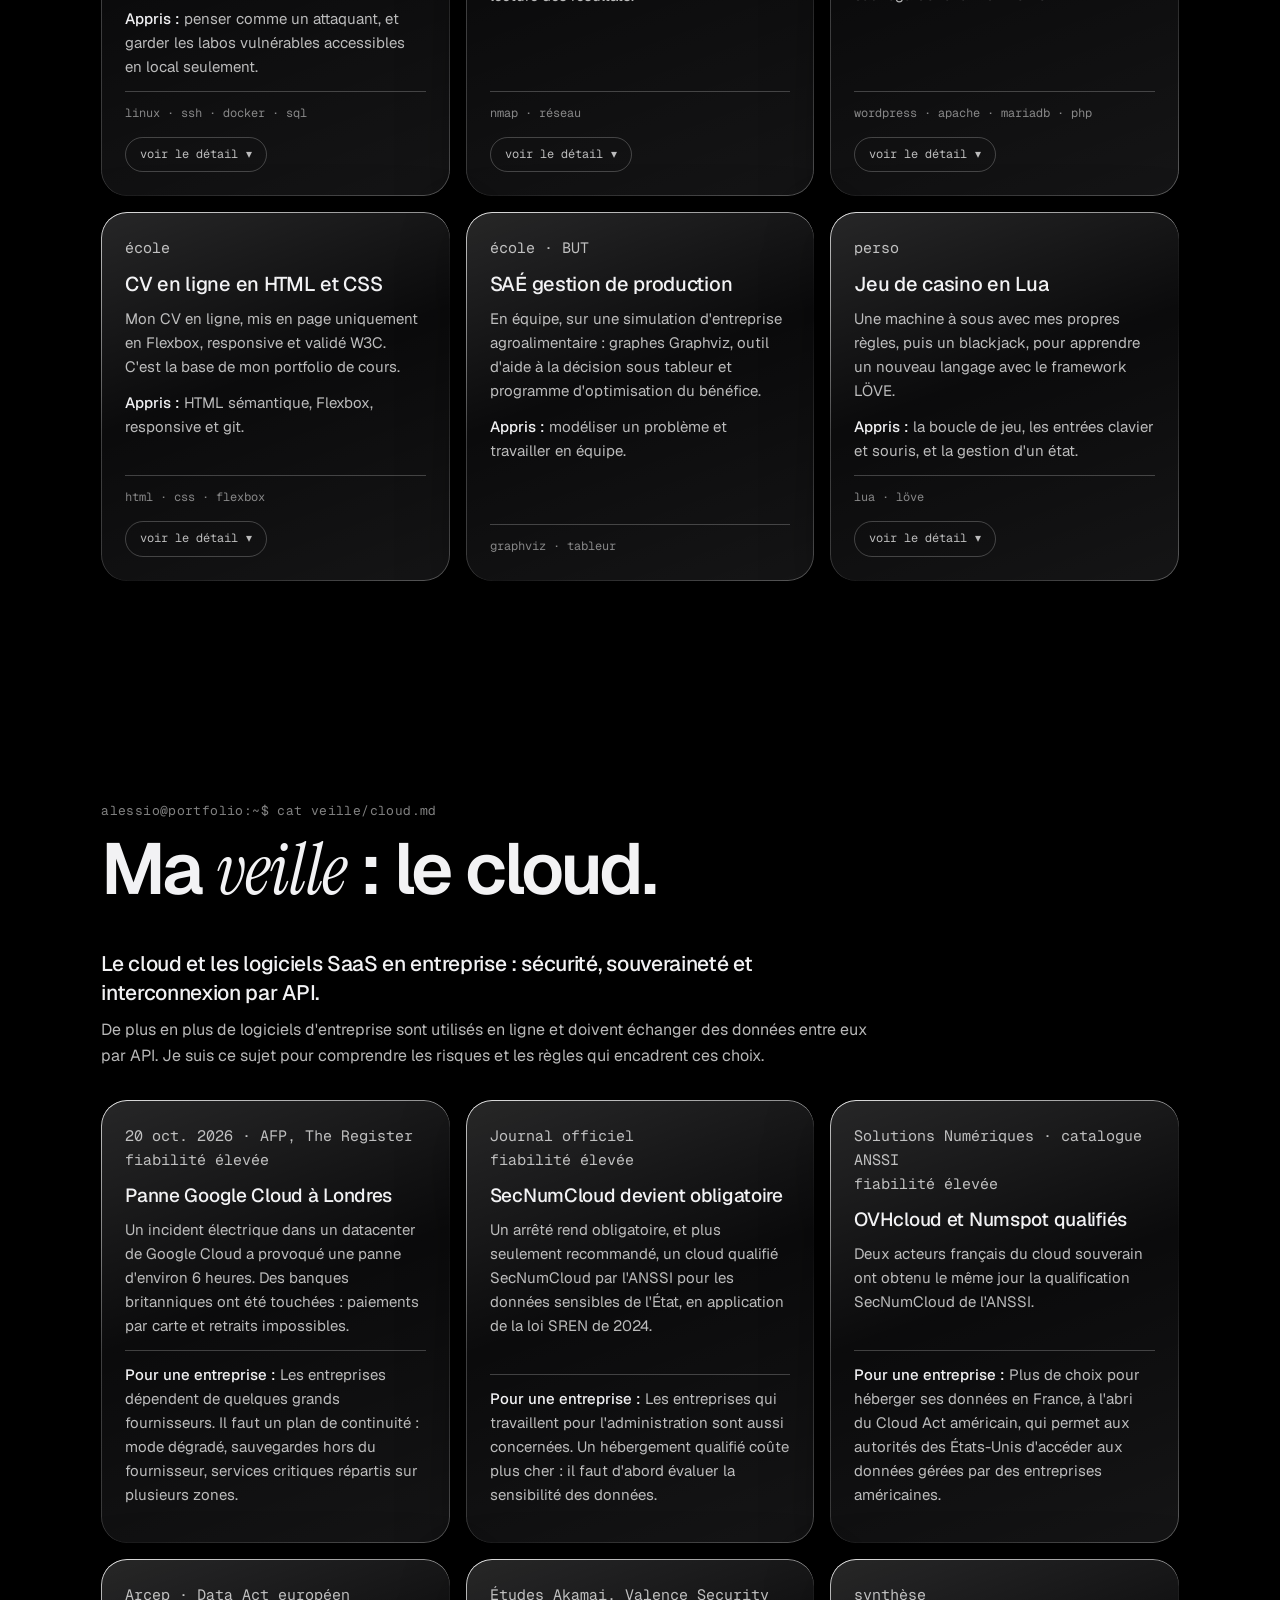
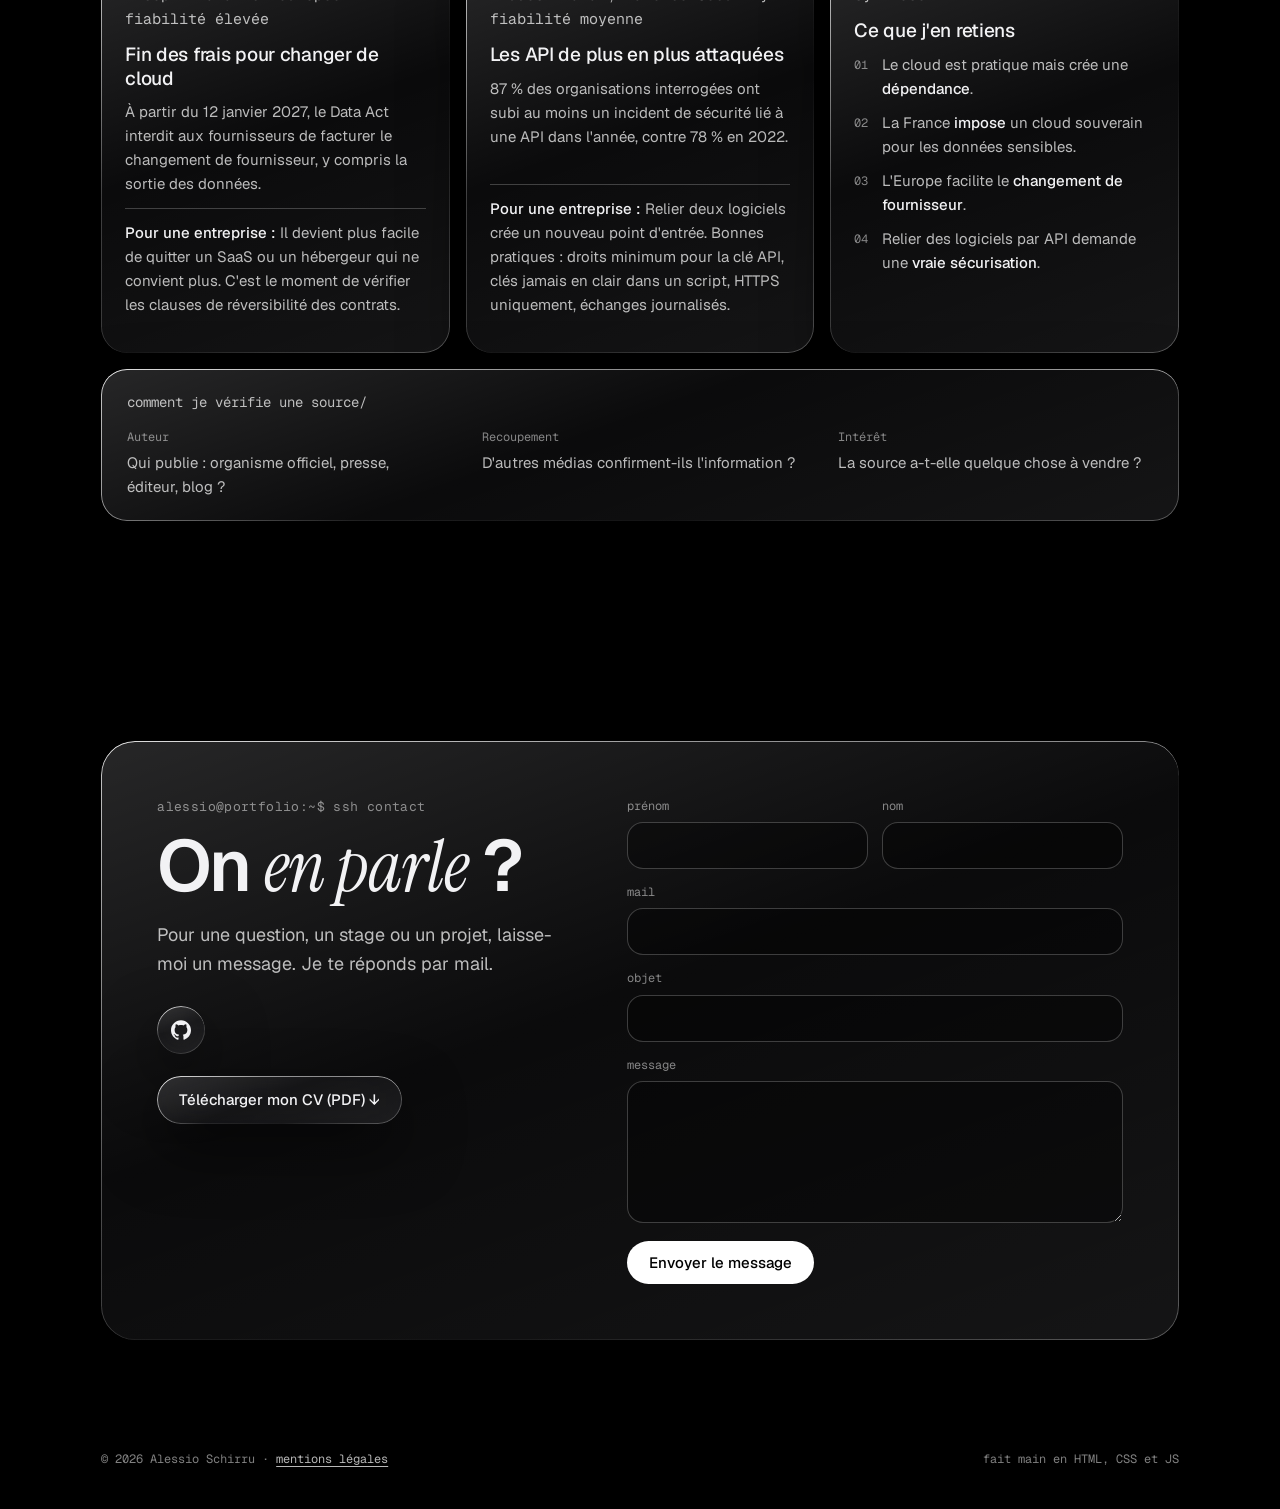
==== commit dfaf6f3f: "Numéro de version sur le CSS et le JS pour éviter l'ancien cache Co-Authored-By: Claude Opus 5.5 <no" ====
--- a/index.html
+++ b/index.html
@@ -22,9 +22,11 @@
   <meta name="description" content="Portfolio d'Alessio Schirru, apprenti technicien informatique en BTS SIO SISR : Linux, réseaux, Bash et cybersécurité.">
 
   <!-- Polices hébergées sur le site (dossier polices/), sans appel à Google -->
-  <link rel="stylesheet" href="css/polices.css">
-
-  <link rel="stylesheet" href="css/style.css">
+  <!-- Le ?v=... force les navigateurs à recharger les fichiers après une mise à jour.
+       Après chaque modification du CSS ou du JS, changer ce numéro (dans les 3 pages). -->
+  <link rel="stylesheet" href="css/polices.css?v=202611271658">
+
+  <link rel="stylesheet" href="css/style.css?v=202611271658">
 </head>
 <body>
 
@@ -662,7 +664,7 @@
     </div>
   </footer>
 
-  <script src="js/ciel.js"></script>
-  <script src="js/interactions.js"></script>
+  <script src="js/ciel.js?v=202611271658"></script>
+  <script src="js/interactions.js?v=202611271658"></script>
 </body>
 </html>
